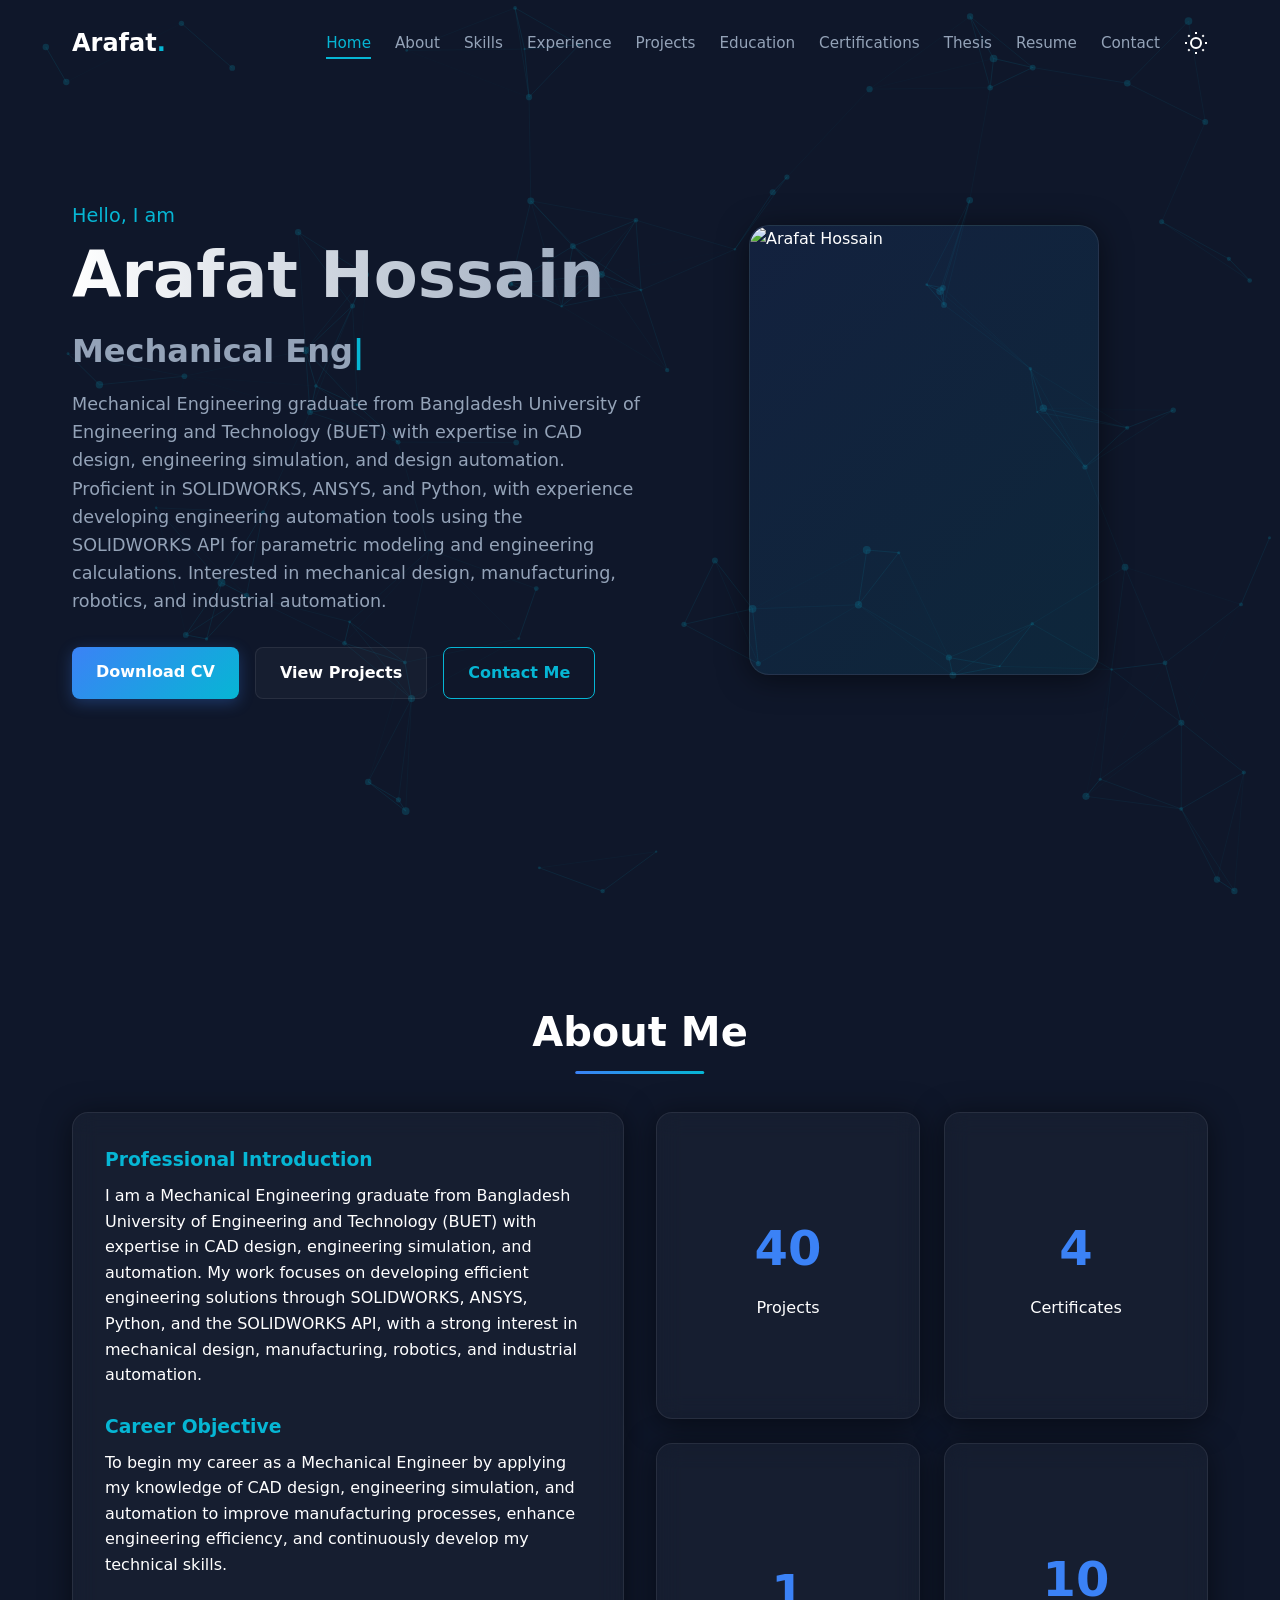
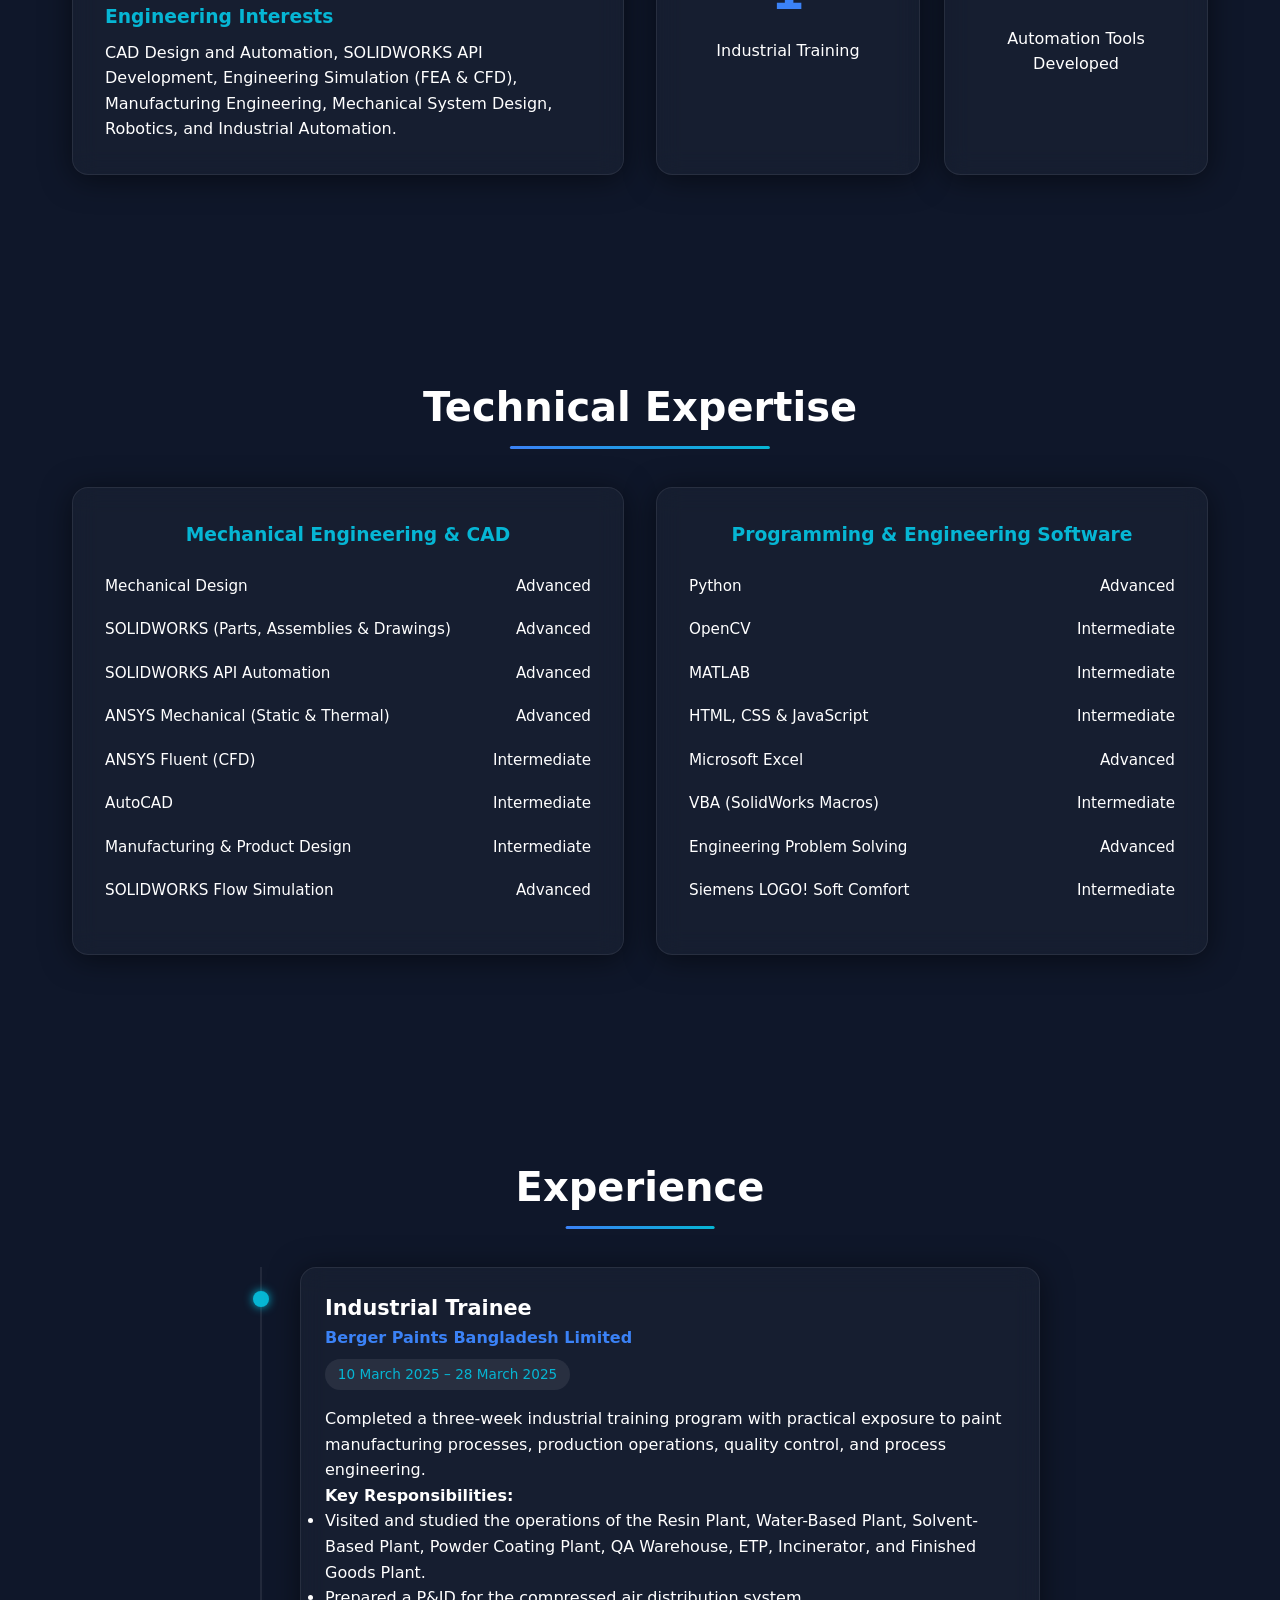
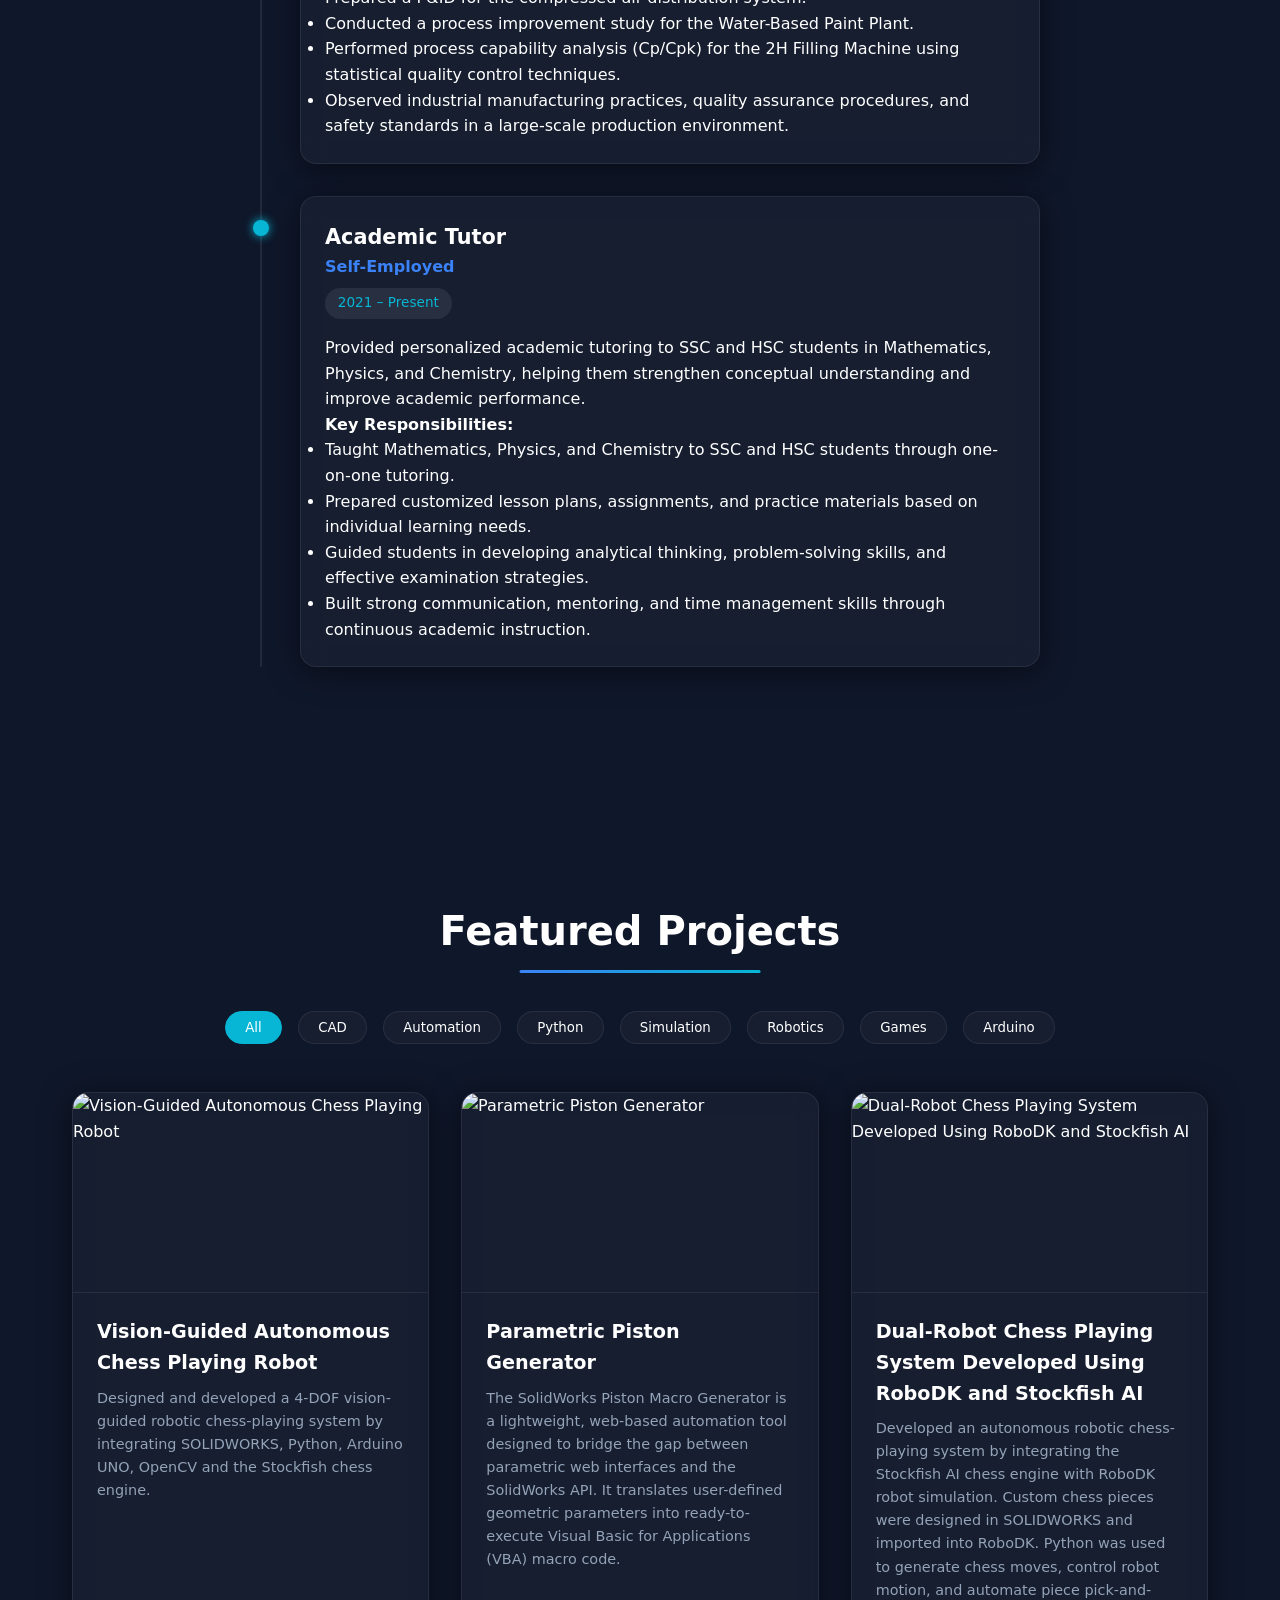
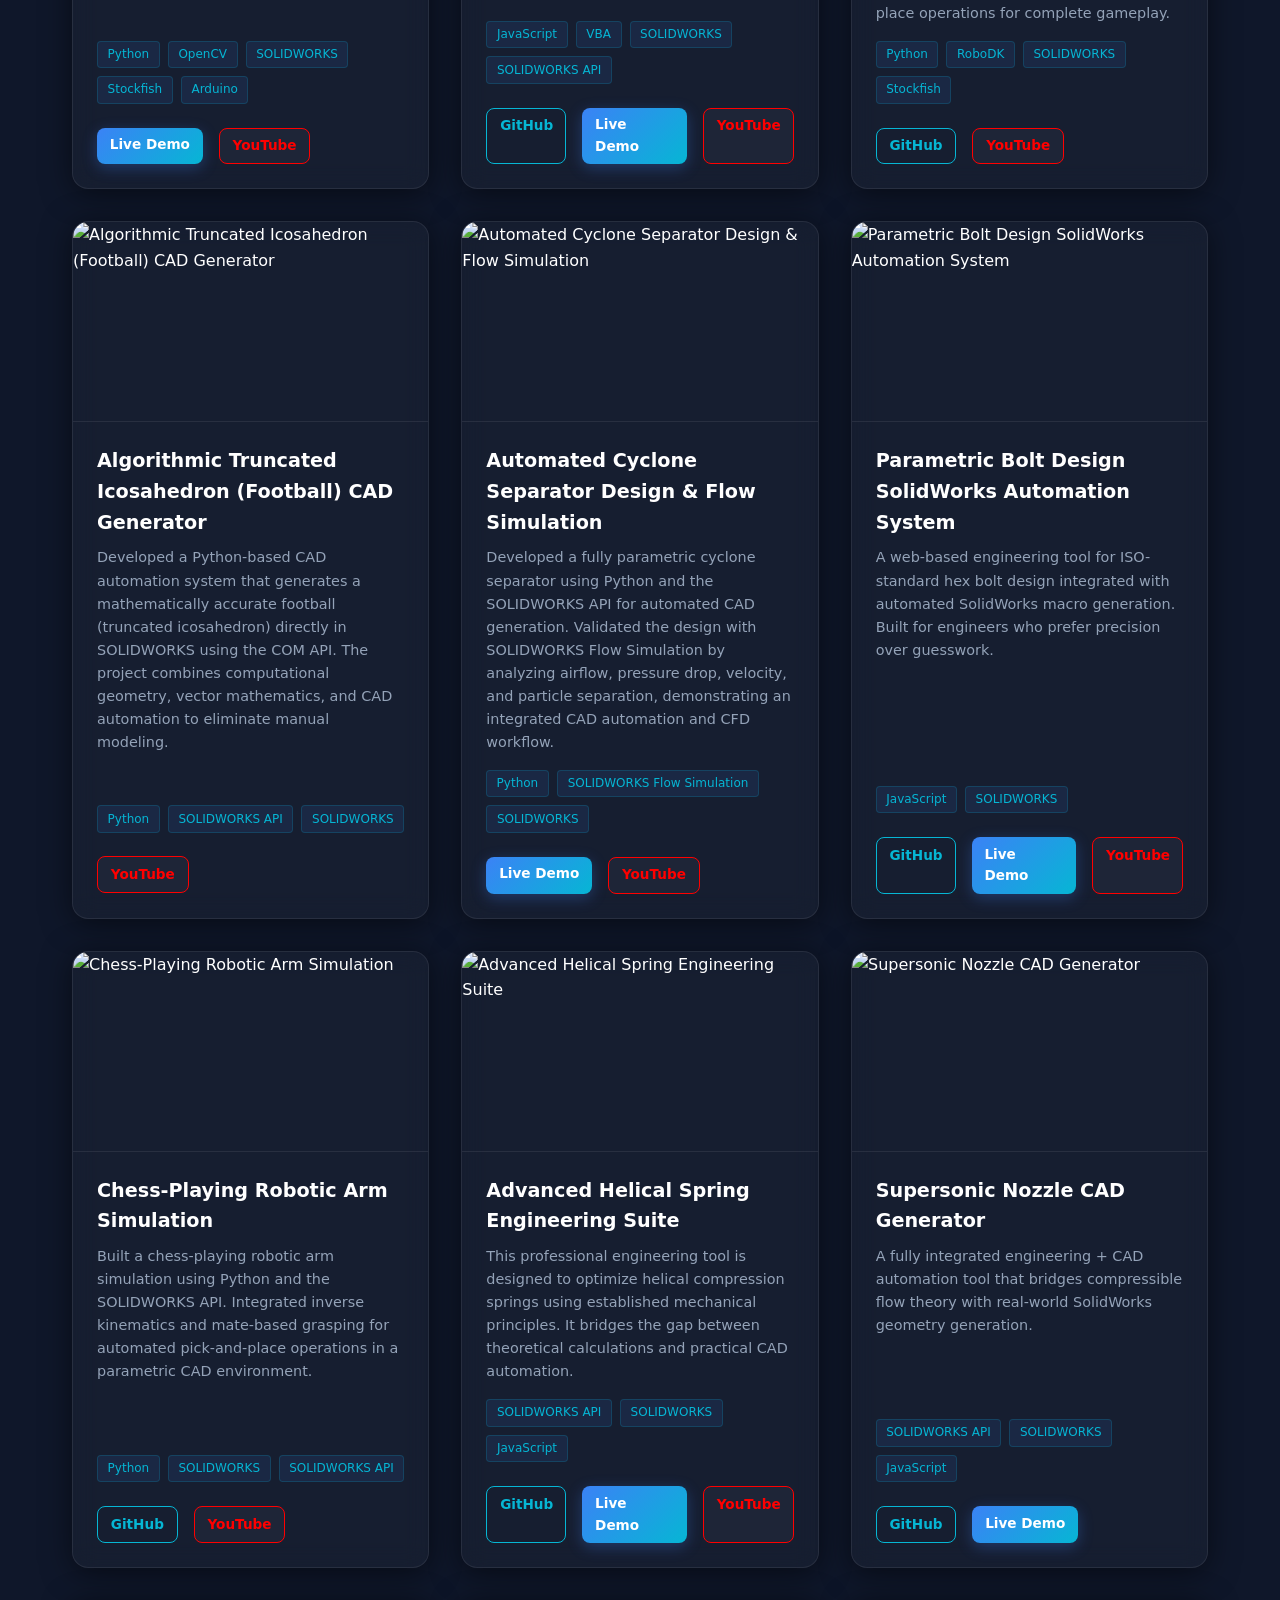
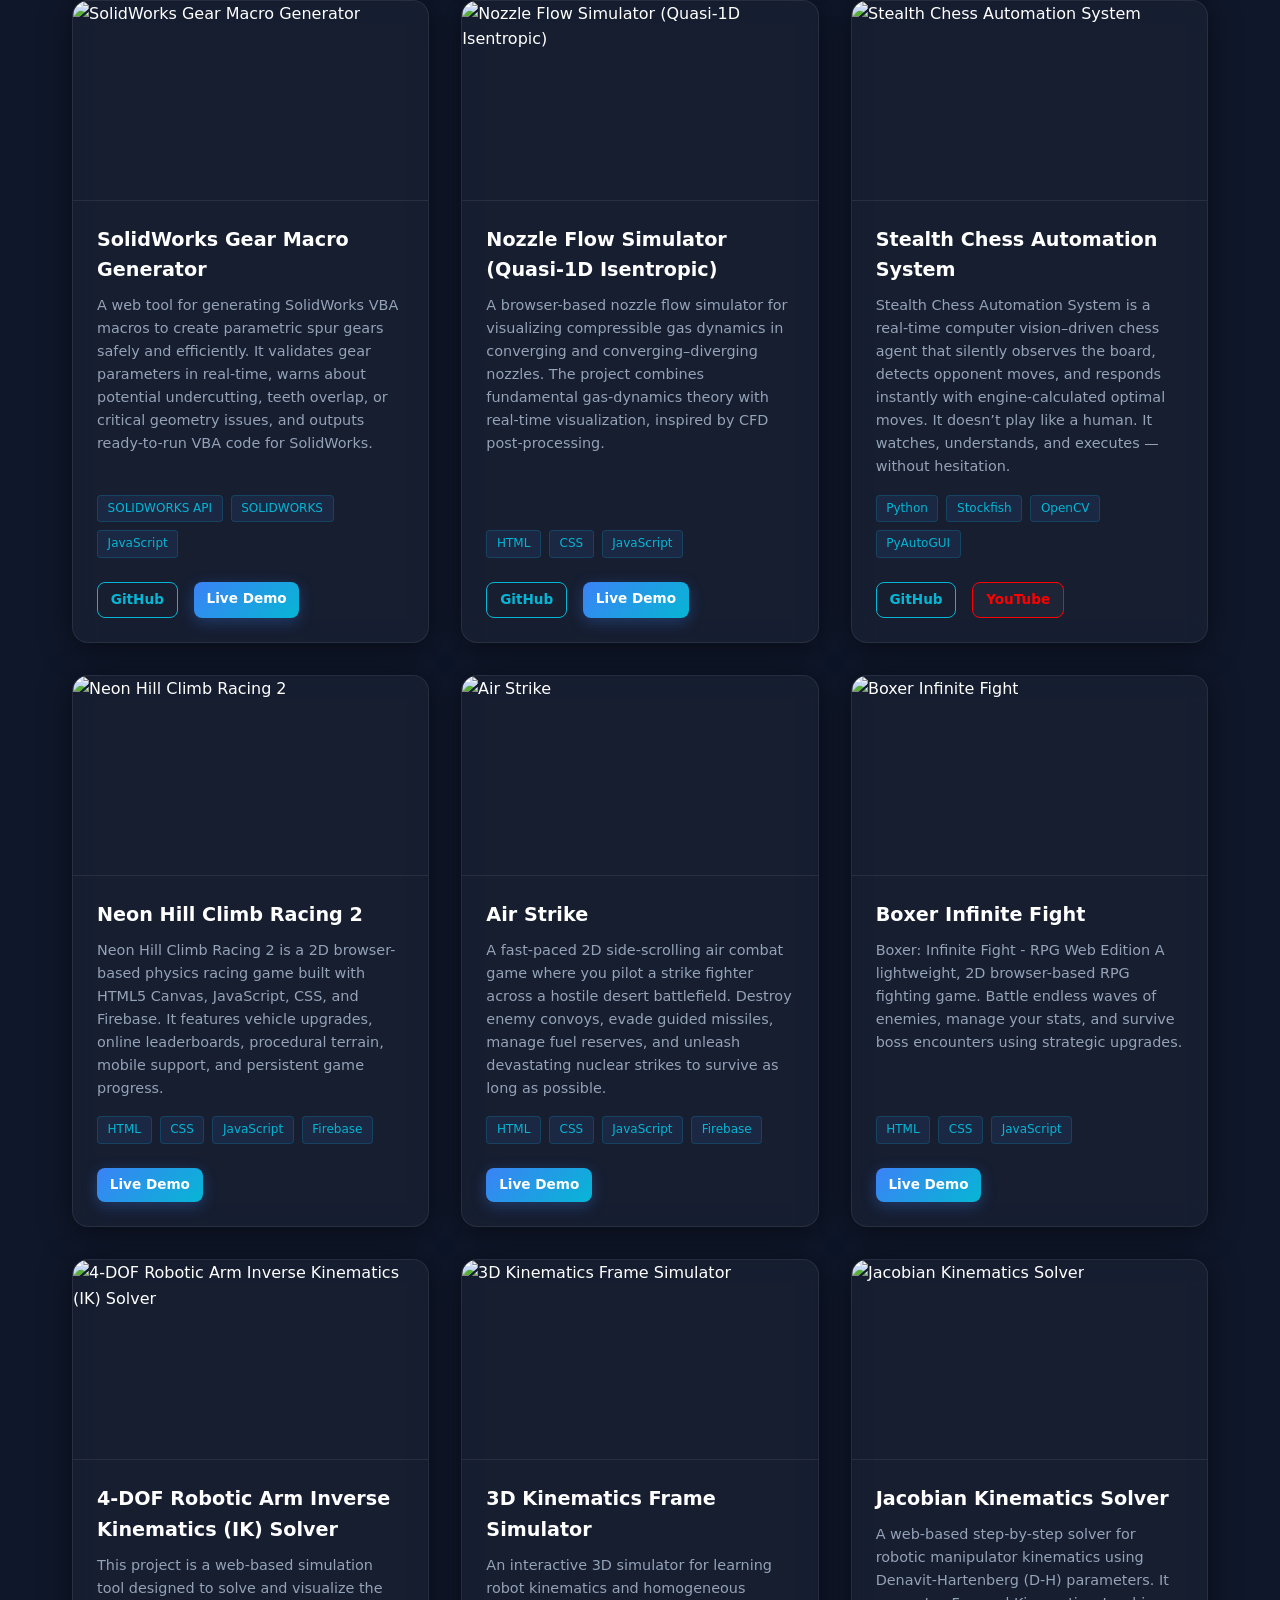
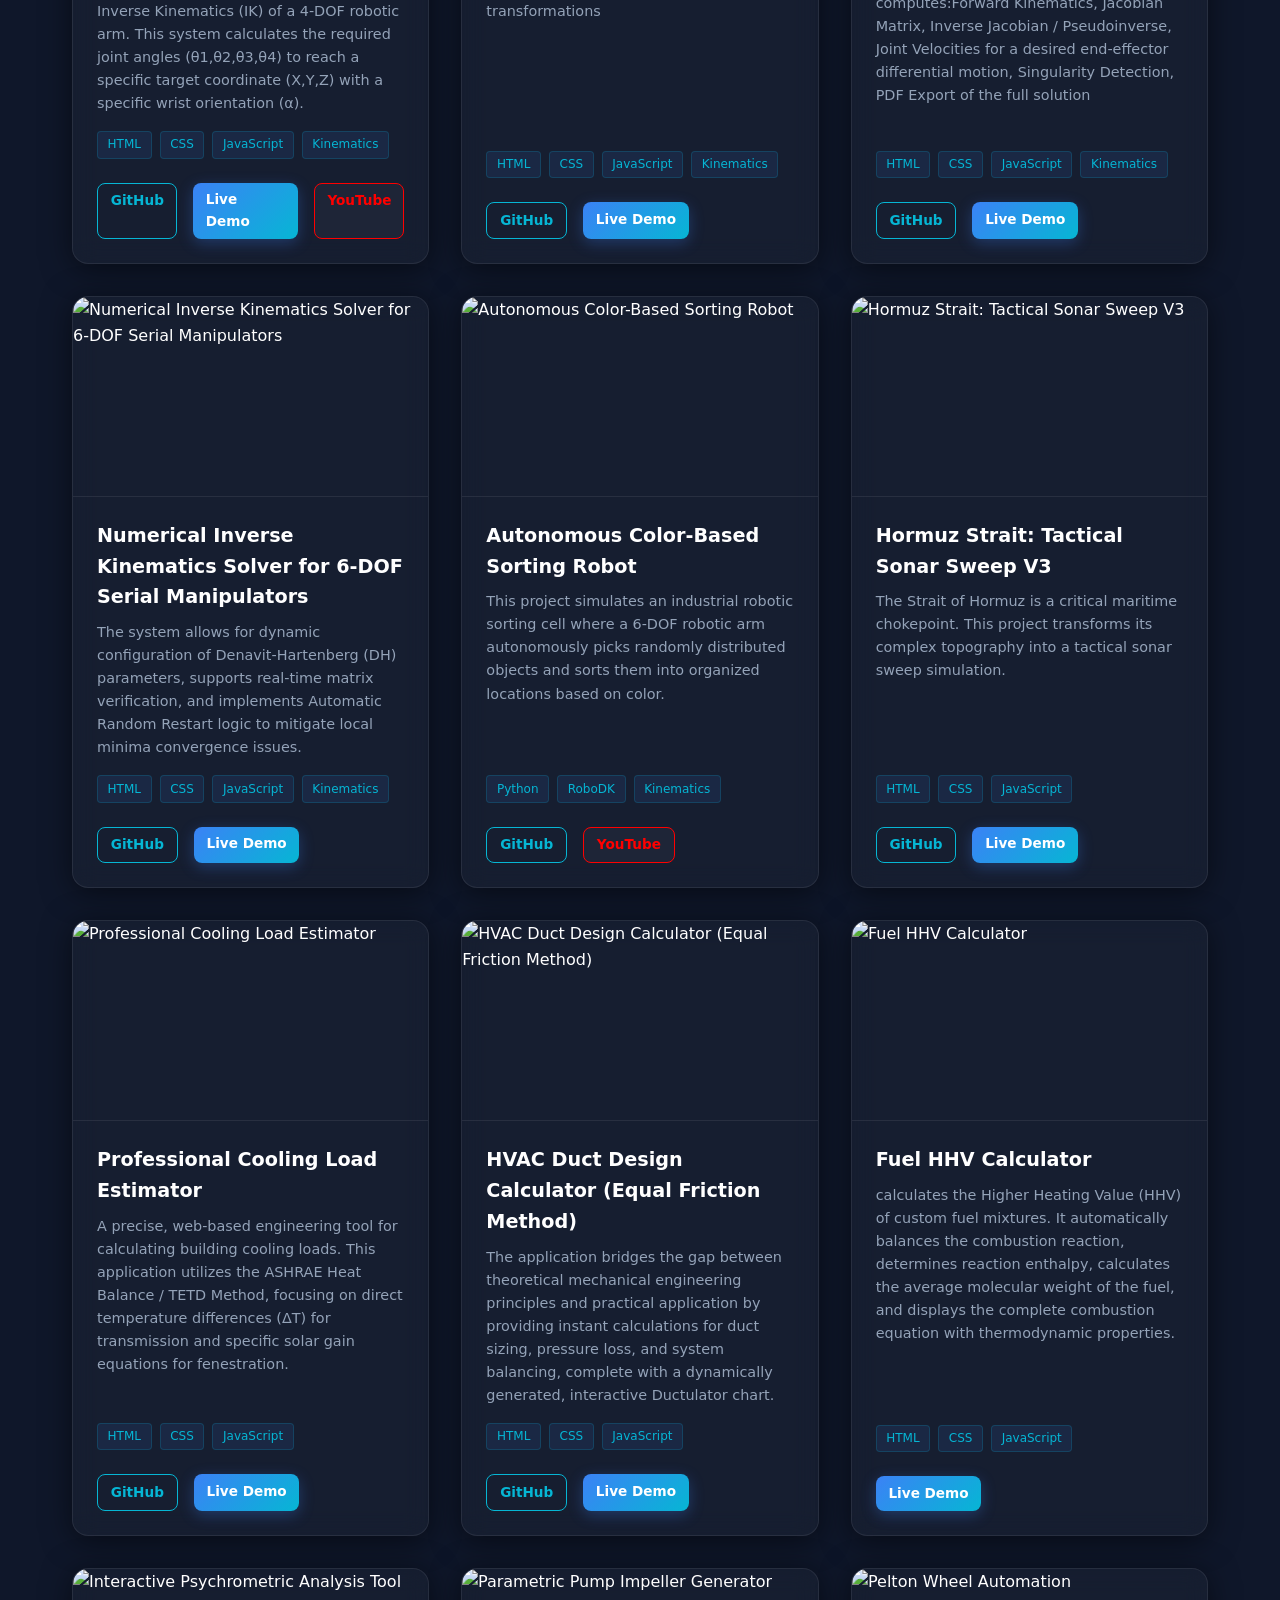
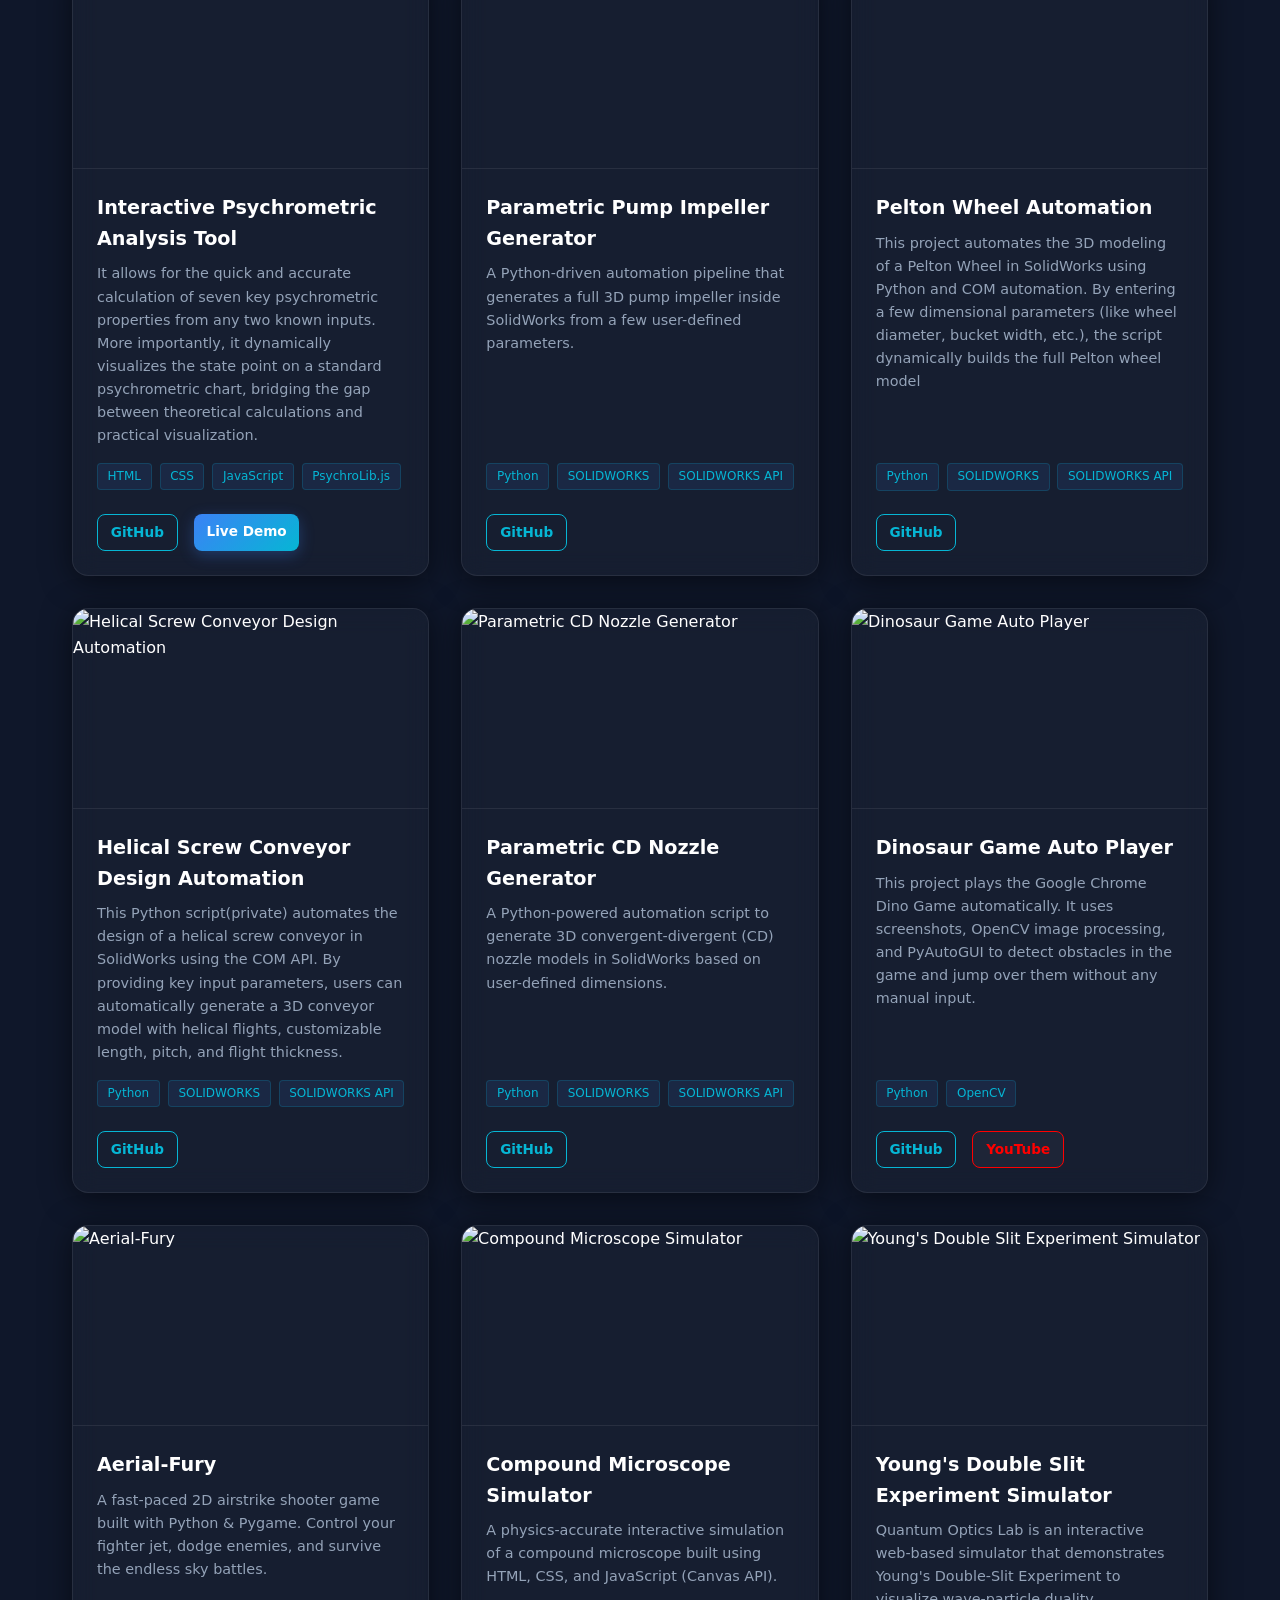
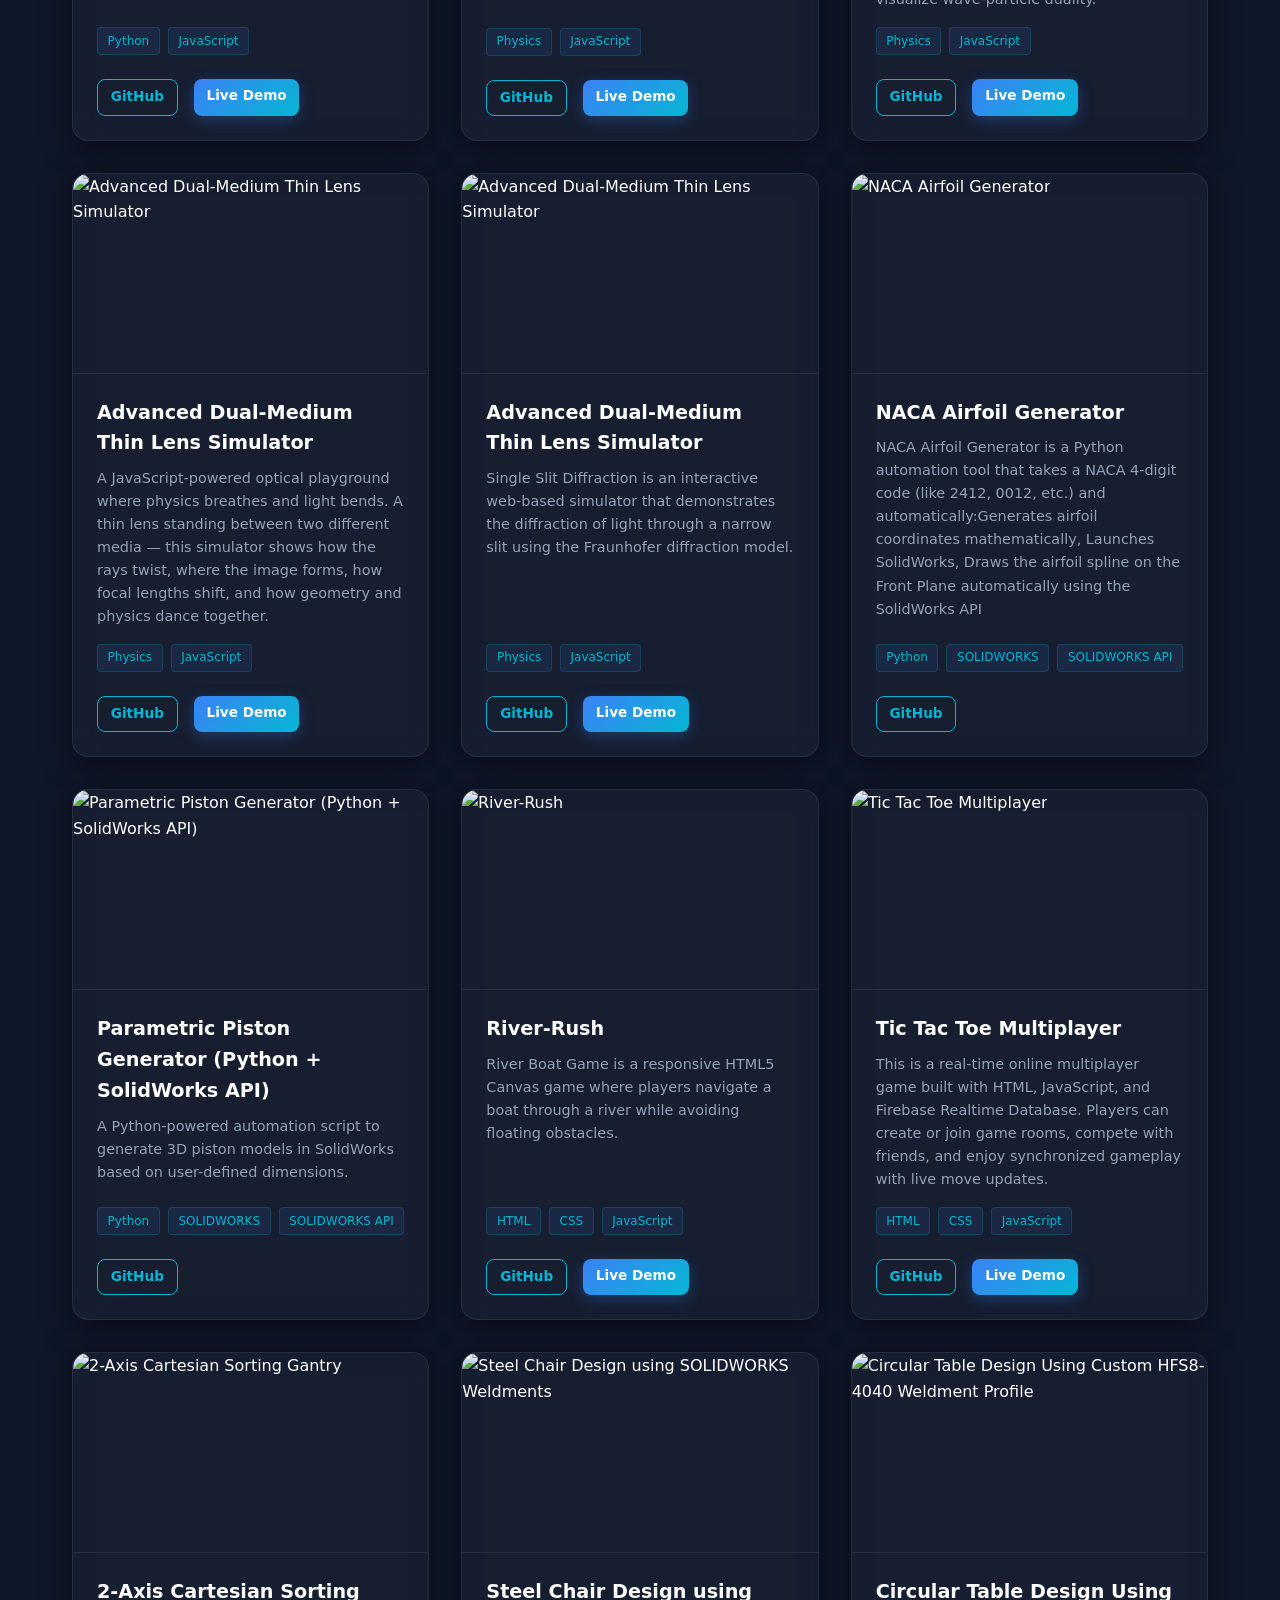
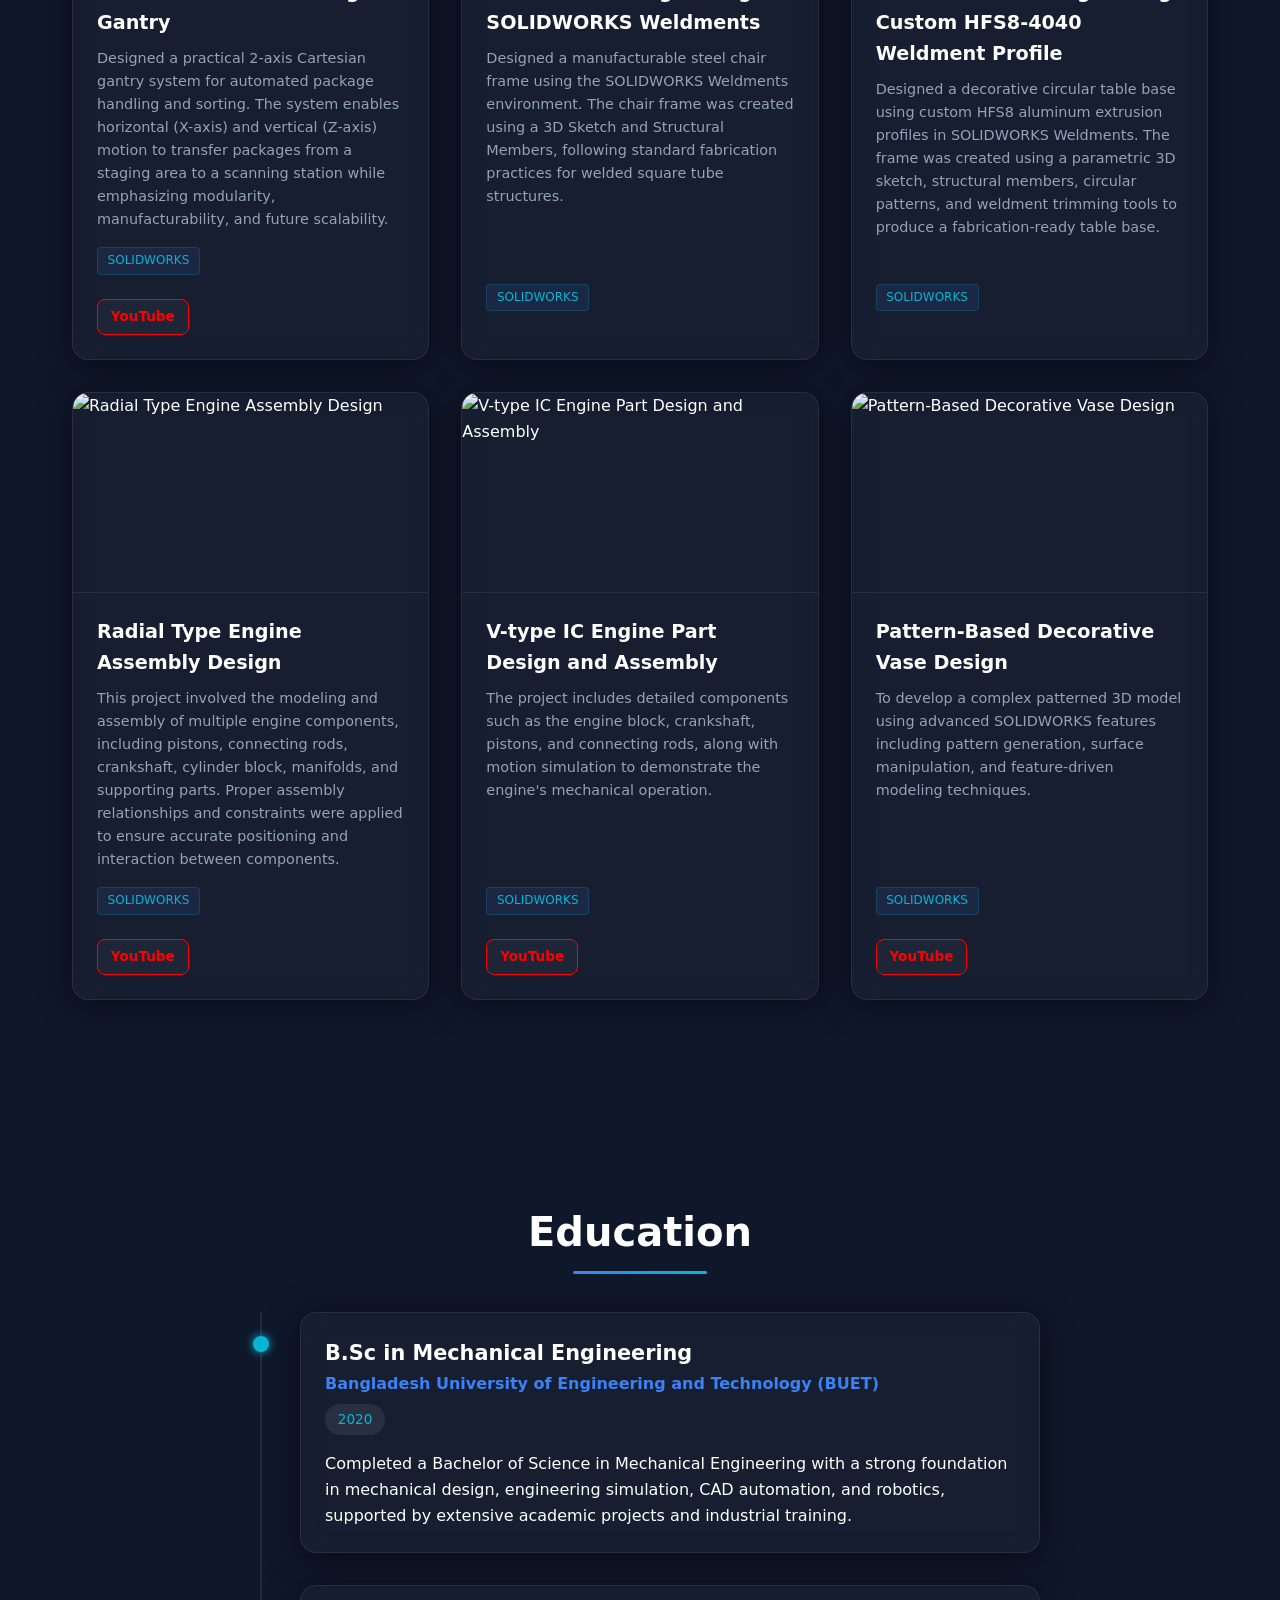
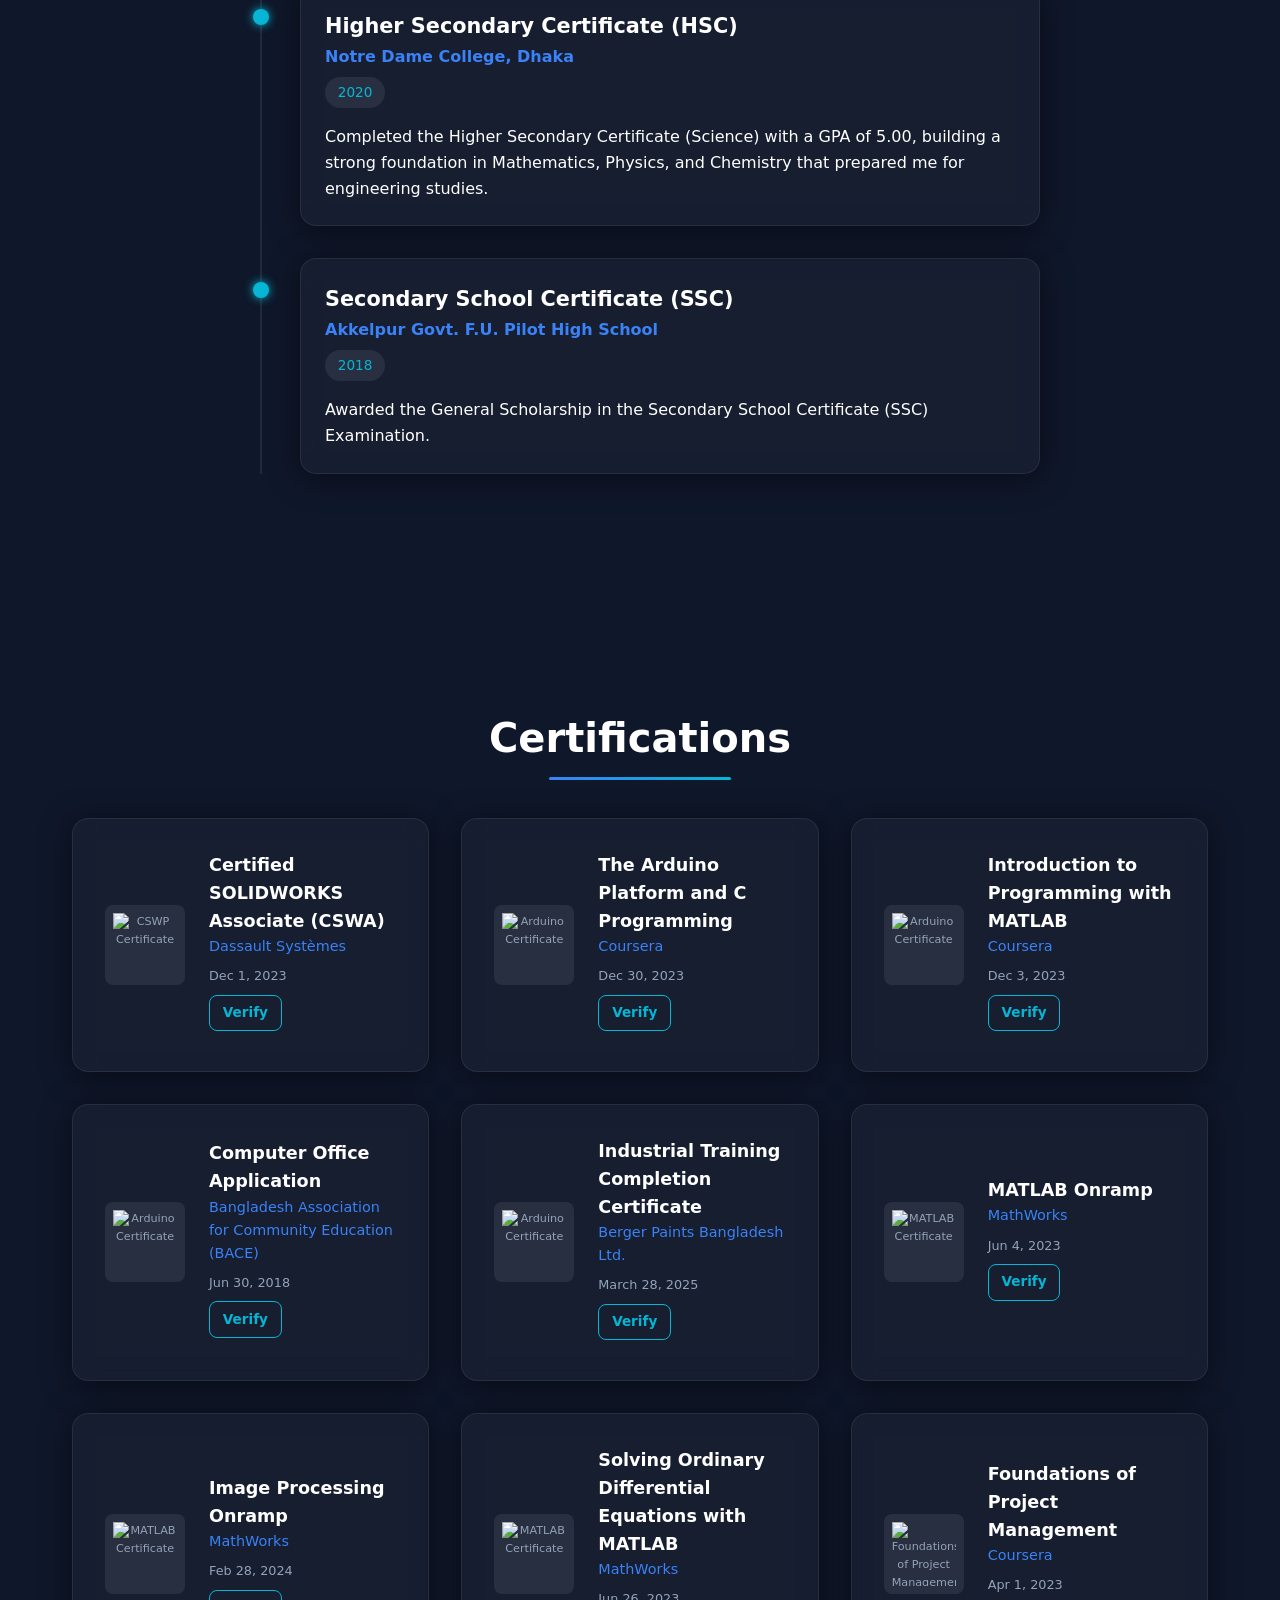
==== index.html @ e6299960 "Add files via upload" ====
<!DOCTYPE html>
<html lang="en" data-theme="dark">
<head>
    <meta charset="UTF-8">
    <meta name="viewport" content="width=device-width, initial-scale=1.0">
    <title>Arafat Hossain | Mechanical Engineer & Developer</title>
    <meta name="description" content="Portfolio of Arafat Hossain, Mechanical Engineer specializing in CAD, Automation, and Deep Learning.">
    <link rel="stylesheet" href="style.css">
</head>
<body>
    <!-- Scroll Progress Bar -->
    <div id="scroll-progress"></div>

    <!-- Navigation -->
    <header class="navbar" id="navbar">
        <div class="nav-container">
            <a href="#hero" class="logo">Arafat<span>.</span></a>
            <button class="hamburger" aria-label="Menu" id="hamburger">
                <svg viewBox="0 0 24 24" fill="none" stroke="currentColor" stroke-width="2"><path d="M3 12h18M3 6h18M3 18h18"/></svg>
            </button>
            <nav class="nav-links" id="nav-links">
                <a href="#hero" class="nav-link active">Home</a>
                <a href="#about" class="nav-link">About</a>
                <a href="#skills" class="nav-link">Skills</a>
                <a href="#experience" class="nav-link">Experience</a>
                <a href="#projects" class="nav-link">Projects</a>
                <a href="#education" class="nav-link">Education</a>
                <a href="#certifications" class="nav-link">Certifications</a>
                <a href="#thesis" class="nav-link">Thesis</a>
                <a href="#resume" class="nav-link">Resume</a>
                <a href="#contact" class="nav-link">Contact</a>
                <button id="theme-toggle" class="theme-toggle" aria-label="Toggle Theme">
                    <!-- Sun/Moon SVG toggle handled in CSS/JS -->
                    <svg class="sun-icon" viewBox="0 0 24 24" fill="none" stroke="currentColor" stroke-width="2"><circle cx="12" cy="12" r="5"/><path d="M12 1v2M12 21v2M4.22 4.22l1.42 1.42M18.36 18.36l1.42 1.42M1 12h2M21 12h2M4.22 19.78l1.42-1.42M18.36 5.64l1.42-1.42"/></svg>
                </button>
            </nav>
        </div>
    </header>

    <main>
        <!-- Hero Section -->
        <section id="hero" class="hero-section">
            <canvas id="particle-canvas"></canvas>
            <div class="hero-content">
                <div class="hero-text animate-fade-up">
                    <p class="greeting">Hello, I am</p>
                    <h1 class="name">Arafat Hossain</h1>
                    <h2 class="title">
                        <span id="typed-text"></span><span class="cursor">|</span>
                    </h2>
                    <p class="hero-description">Mechanical Engineering graduate from Bangladesh University of Engineering and Technology (BUET) with expertise in CAD design, engineering simulation, and design automation. Proficient in SOLIDWORKS, ANSYS, and Python, with experience developing engineering automation tools using the SOLIDWORKS API for parametric modeling and engineering calculations. Interested in mechanical design, manufacturing, robotics, and industrial automation.</p>
                    <div class="hero-buttons">
                        <a href="#resume" class="btn btn-primary ripple">Download CV</a>
                        <a href="#projects" class="btn btn-secondary ripple">View Projects</a>
                        <a href="#contact" class="btn btn-outline ripple">Contact Me</a>
                    </div>
                </div>
                <div class="hero-image-wrapper animate-fade-in">
                    <div class="glass-card image-placeholder">
                        <img src="Assets/arafatPhoto/arafatPhoto1.png" alt="Arafat Hossain" class="profile-img" id="hero-slider-img">
                    </div>
                </div>
            </div>
        </section>

        <!-- About Section -->
        <section id="about" class="section">
            <div class="container">
                <h2 class="section-title">About Me</h2>
                <div class="about-grid">
                    <div class="about-text glass-card scroll-animate">
                        <h3>Professional Introduction</h3>
                        <p>I am a Mechanical Engineering graduate from Bangladesh University of Engineering and Technology (BUET) with expertise in CAD design, engineering simulation, and automation. My work focuses on developing efficient engineering solutions through SOLIDWORKS, ANSYS, Python, and the SOLIDWORKS API, with a strong interest in mechanical design, manufacturing, robotics, and industrial automation.</p>
                        
                        <h3>Career Objective</h3>
                        <p>To begin my career as a Mechanical Engineer by applying my knowledge of CAD design, engineering simulation, and automation to improve manufacturing processes, enhance engineering efficiency, and continuously develop my technical skills.</p>
                        
                        <h3>Engineering Interests</h3>
                        <p>CAD Design and Automation, SOLIDWORKS API Development, Engineering Simulation (FEA & CFD), Manufacturing Engineering, Mechanical System Design, Robotics, and Industrial Automation.</p>
                    </div>
                    <div class="stats-grid">
                        <div class="stat-card glass-card scroll-animate counter-box">
                            <h3 class="counter" data-target="40">0</h3>
                            <p>Projects</p>
                        </div>
                        <div class="stat-card glass-card scroll-animate counter-box">
                            <h3 class="counter" data-target="4">0</h3>
                            <p>Certificates</p>
                        </div>
                        <div class="stat-card glass-card scroll-animate counter-box">
                            <h3 class="counter" data-target="1">0</h3>
                            <p>Industrial Training</p>
                        </div>
                        <div class="stat-card glass-card scroll-animate counter-box">
                            <h3 class="counter" data-target="10">0</h3>
                            <p>Automation Tools Developed</p>
                        </div>
                    </div>
                </div>
            </div>
        </section>

        <!-- Skills Section -->
<section id="skills" class="section">
    <div class="container">
        <h2 class="section-title">Technical Expertise</h2>

        <div class="skills-grid">

            <!-- Engineering -->
            <div class="skill-category glass-card scroll-animate">
                <h3>Mechanical Engineering & CAD</h3>

                <div class="skill-item">
                    <div class="skill-info">
                        <span>Mechanical Design</span>
                        <span>Advanced</span>
                    </div>
                </div>

                <div class="skill-item">
                    <div class="skill-info">
                        <span>SOLIDWORKS (Parts, Assemblies & Drawings)</span>
                        <span>Advanced</span>
                    </div>
                </div>

                <div class="skill-item">
                    <div class="skill-info">
                        <span>SOLIDWORKS API Automation</span>
                        <span>Advanced</span>
                    </div>
                </div>

                <div class="skill-item">
                    <div class="skill-info">
                        <span>ANSYS Mechanical (Static & Thermal)</span>
                        <span>Advanced</span>
                    </div>
                </div>

                <div class="skill-item">
                    <div class="skill-info">
                        <span>ANSYS Fluent (CFD)</span>
                        <span>Intermediate</span>
                    </div>
                </div>

                <div class="skill-item">
                    <div class="skill-info">
                        <span>AutoCAD</span>
                        <span>Intermediate</span>
                    </div>
                </div>

                <div class="skill-item">
                    <div class="skill-info">
                        <span>Manufacturing & Product Design</span>
                        <span>Intermediate</span>
                    </div>
                </div>

                <div class="skill-item">
                    <div class="skill-info">
                        <span>SOLIDWORKS Flow Simulation</span>
                        <span>Advanced</span>
                    </div>
                </div> 

            </div>

            <!-- Programming -->
            <div class="skill-category glass-card scroll-animate">
                <h3>Programming & Engineering Software</h3>

                <div class="skill-item">
                    <div class="skill-info">
                        <span>Python</span>
                        <span>Advanced</span>
                    </div>
                </div>

                <div class="skill-item">
                    <div class="skill-info">
                        <span>OpenCV</span>
                        <span>Intermediate</span>
                    </div>
                </div>

                <div class="skill-item">
                    <div class="skill-info">
                        <span>MATLAB</span>
                        <span>Intermediate</span>
                    </div>
                </div>

                <div class="skill-item">
                    <div class="skill-info">
                        <span>HTML, CSS & JavaScript</span>
                        <span>Intermediate</span>
                    </div>
                </div>

                <div class="skill-item">
                    <div class="skill-info">
                        <span>Microsoft Excel</span>
                        <span>Advanced</span>
                    </div>
                </div>

                <div class="skill-item">
                    <div class="skill-info">
                        <span>VBA (SolidWorks Macros)</span>
                        <span>Intermediate</span>
                    </div>
                </div>

                <div class="skill-item">
                    <div class="skill-info">
                        <span>Engineering Problem Solving</span>
                        <span>Advanced</span>
                    </div>
                </div>

                <div class="skill-item">
                    <div class="skill-info">
                        <span>Siemens LOGO! Soft Comfort</span>
                        <span>Intermediate</span>
                    </div>
                </div>

            </div>

        </div>
    </div>
</section>

        <!-- Experience Section -->
        <section id="experience" class="section">
            <div class="container">
                <h2 class="section-title">Experience</h2>

                <div class="timeline">
                    <!-- First Timeline Item -->
                    <div class="timeline-item scroll-animate">
                        <div class="timeline-dot"></div>
                        <div class="timeline-content glass-card">
                            <h3>Industrial Trainee</h3>
                            <h4>Berger Paints Bangladesh Limited</h4>
                            <span class="timeline-date">10 March 2025 – 28 March 2025</span>
                            <p>
                                Completed a three-week industrial training program with practical exposure to paint manufacturing
                                processes, production operations, quality control, and process engineering.
                            </p>
                            <p><strong>Key Responsibilities:</strong></p>
                            <ul>
                                <li>Visited and studied the operations of the Resin Plant, Water-Based Plant, Solvent-Based Plant, Powder Coating Plant, QA Warehouse, ETP, Incinerator, and Finished Goods Plant.</li>
                                <li>Prepared a P&amp;ID for the compressed air distribution system.</li>
                                <li>Conducted a process improvement study for the Water-Based Paint Plant.</li>
                                <li>Performed process capability analysis (Cp/Cpk) for the 2H Filling Machine using statistical quality control techniques.</li>
                                <li>Observed industrial manufacturing practices, quality assurance procedures, and safety standards in a large-scale production environment.</li>
                            </ul>
                        </div>
                    </div>

                    <!-- Second Timeline Item (এখন এটি .timeline এর ভেতরে আছে) -->
                    <div class="timeline-item scroll-animate">
                        <div class="timeline-dot"></div>
                        <div class="timeline-content glass-card">
                            <h3>Academic Tutor</h3>
                            <h4>Self-Employed</h4>
                            <span class="timeline-date">2021 – Present</span>
                            <p>
                                Provided personalized academic tutoring to SSC and HSC students in Mathematics, Physics, and Chemistry, helping them strengthen conceptual understanding and improve academic performance.
                            </p>
                            <p><strong>Key Responsibilities:</strong></p>
                            <ul>
                                <li>Taught Mathematics, Physics, and Chemistry to SSC and HSC students through one-on-one tutoring.</li>
                                <li>Prepared customized lesson plans, assignments, and practice materials based on individual learning needs.</li>
                                <li>Guided students in developing analytical thinking, problem-solving skills, and effective examination strategies.</li>
                                <li>Built strong communication, mentoring, and time management skills through continuous academic instruction.</li>
                            </ul>
                        </div>
                    </div>

                </div> <!-- End of .timeline -->
            </div> <!-- End of .container -->
        </section>

        <!-- Projects Section -->
        <section id="projects" class="section">
            <div class="container">
                <h2 class="section-title">Featured Projects</h2>
                
                <div class="filter-container scroll-animate">
                    <button class="filter-btn active" data-filter="all">All</button>
                    <button class="filter-btn" data-filter="cad">CAD</button>
                    <button class="filter-btn" data-filter="automation">Automation</button>
                    <button class="filter-btn" data-filter="python">Python</button>
                    <button class="filter-btn" data-filter="simulation">Simulation</button>
                    <button class="filter-btn" data-filter="robotics">Robotics</button>
                    <button class="filter-btn" data-filter="games">Games</button>
                    <button class="filter-btn" data-filter="arduino">Arduino</button>
                    
                </div>
                    <div class="projects-grid" id="dynamic-projects-container"></div>
                </div>
            </div>
        </section>

        <!-- Education Section -->
        <section id="education" class="section">
            <div class="container">
                <h2 class="section-title">Education</h2>
                <div class="timeline">
                    <div class="timeline-item scroll-animate">
                        <div class="timeline-dot"></div>
                        <div class="timeline-content glass-card">
                            <h3>B.Sc in Mechanical Engineering</h3>
                            <h4>Bangladesh University of Engineering and Technology (BUET)</h4>
                            <span class="timeline-date">2020</span>
                            <p>
                                Completed a Bachelor of Science in Mechanical Engineering with a strong foundation in mechanical design, engineering simulation, CAD automation, and robotics, supported by extensive academic projects and industrial training.
                            </p>
                        </div>
                    </div>
                    <div class="timeline-item scroll-animate">
                        <div class="timeline-dot"></div>
                        <div class="timeline-content glass-card">
                            <h3>Higher Secondary Certificate (HSC)</h3>
                            <h4>Notre Dame College, Dhaka</h4>
                            <span class="timeline-date">2020</span>
                            <p>
                                Completed the Higher Secondary Certificate (Science) with a GPA of 5.00, building a strong foundation in Mathematics, Physics, and Chemistry that prepared me for engineering studies.
                            </p>
                        </div>
                    </div>
                    <div class="timeline-item scroll-animate">
                        <div class="timeline-dot"></div>
                        <div class="timeline-content glass-card">
                            <h3>Secondary School Certificate (SSC)</h3>
                            <h4>Akkelpur Govt. F.U. Pilot High School</h4>
                            <span class="timeline-date">2018</span>
                            <p>
                                Awarded the General Scholarship in the Secondary School Certificate (SSC) Examination.
                            </p>
                        </div>
                    </div>
                </div>
            </div>
        </section>

        <!-- Certifications Section -->
        <section id="certifications" class="section">
            <div class="container">
                <h2 class="section-title">Certifications</h2>
                <div class="cert-grid">

                    <!-- Certificate 1 -->
                    <div class="cert-card glass-card scroll-animate">
                        <div class="cert-img">
                            <!-- src এর ভেতর আপনার ছবির নাম দিন -->
                            <img src="Assets/certificates/SolidWorks CSWA.png" alt="CSWP Certificate">
                        </div>
                        <div class="cert-info">
                            <h3>Certified SOLIDWORKS Associate (CSWA)</h3>
                            <p>Dassault Systèmes</p>
                            <span>Dec 1, 2023</span>
                            <!-- href এর ভেতর আপনার ভেরিফাই লিংকটি দিন -->
                            <a href="https://cv.virtualtester.com/qr/?b=SLDWRKS&i=C-2AHUCXDZ9W" target="_blank" class="btn btn-outline btn-sm">Verify</a>
                        </div>
                    </div>

                    <!-- Certificate 2 -->
                    <div class="cert-card glass-card scroll-animate">
                        <div class="cert-img">
                            <!-- src এর ভেতর আপনার ছবির নাম দিন -->
                            <img src="Assets/certificates/Coursera Arduino certificate.png" alt="Arduino Certificate">
                        </div>
                        <div class="cert-info">
                            <h3>The Arduino Platform and C Programming</h3>
                            <p>Coursera</p>
                            <span>Dec 30, 2023</span>
                            <!-- href এর ভেতর আপনার ভেরিফাই লিংকটি দিন -->
                            <a href="https://coursera.org/verify/LP27AGXK9MTF" target="_blank" class="btn btn-outline btn-sm">Verify</a>
                        </div>
                    </div>

                    <!-- Certificate 3 -->
                    <div class="cert-card glass-card scroll-animate">
                        <div class="cert-img">
                            <!-- src এর ভেতর আপনার ছবির নাম দিন -->
                            <img src="Assets/certificates/Coursera MATLAB.png" alt="Arduino Certificate">
                        </div>
                        <div class="cert-info">
                            <h3>Introduction to Programming with MATLAB</h3>
                            <p>Coursera</p>
                            <span>Dec 3, 2023</span>
                            <!-- href এর ভেতর আপনার ভেরিফাই লিংকটি দিন -->
                            <a href="https://coursera.org/verify/CWS5ETTNUBDY" target="_blank" class="btn btn-outline btn-sm">Verify</a>
                        </div>
                    </div>

                    <!-- Certificate 4 -->
                    <div class="cert-card glass-card scroll-animate">
                        <div class="cert-img">
                            <!-- src এর ভেতর আপনার ছবির নাম দিন -->
                            <img src="Assets/certificates/BACE course certificate.png" alt="Arduino Certificate">
                        </div>
                        <div class="cert-info">
                            <h3>Computer Office Application</h3>
                            <p>Bangladesh Association for Community Education (BACE)</p>
                            <span>Jun 30, 2018</span>
                            <!-- href এর ভেতর আপনার ভেরিফাই লিংকটি দিন -->
                            <a href="" target="_blank" class="btn btn-outline btn-sm">Verify</a>
                        </div>
                    </div>

                    <!-- Certificate 5 -->
                    <div class="cert-card glass-card scroll-animate">
                        <div class="cert-img">
                            <!-- src এর ভেতর আপনার ছবির নাম দিন -->
                            <img src="Assets/certificates/Berger Paints Certificate.png" alt="Arduino Certificate">
                        </div>
                        <div class="cert-info">
                            <h3>Industrial Training Completion Certificate</h3>
                            <p>Berger Paints Bangladesh Ltd.</p>
                            <span>March 28, 2025</span>
                            <!-- href এর ভেতর আপনার ভেরিফাই লিংকটি দিন -->
                            <a href="" target="_blank" class="btn btn-outline btn-sm">Verify</a>
                        </div>
                    </div>

                    <!-- Certificate 6 -->
                    <div class="cert-card glass-card scroll-animate">
                        <div class="cert-img">
                            <!-- src এর ভেতর আপনার ছবির নাম দিন -->
                            <img src="Assets/certificates/MATLAB onramp certificate.png" alt="MATLAB Certificate">
                        </div>
                        <div class="cert-info">
                            <h3>MATLAB Onramp</h3>
                            <p>MathWorks</p>
                            <span>Jun 4, 2023</span>
                            <!-- href এর ভেতর আপনার ভেরিফাই লিংকটি দিন -->
                            <a href="" target="_blank" class="btn btn-outline btn-sm">Verify</a>
                        </div>
                    </div>

                    <!-- Certificate 7 -->
                    <div class="cert-card glass-card scroll-animate">
                        <div class="cert-img">
                            <!-- src এর ভেতর আপনার ছবির নাম দিন -->
                            <img src="Assets/certificates/MatLab Image processing.png" alt="MATLAB Certificate">
                        </div>
                        <div class="cert-info">
                            <h3>Image Processing Onramp</h3>
                            <p>MathWorks</p>
                            <span>Feb 28, 2024</span>
                            <!-- href এর ভেতর আপনার ভেরিফাই লিংকটি দিন -->
                            <a href="" target="_blank" class="btn btn-outline btn-sm">Verify</a>
                        </div>
                    </div>

                    <!-- Certificate 8 -->
                    <div class="cert-card glass-card scroll-animate">
                        <div class="cert-img">
                            <!-- src এর ভেতর আপনার ছবির নাম দিন -->
                            <img src="Assets/certificates/certificate matLab ODE.png" alt="MATLAB Certificate">
                        </div>
                        <div class="cert-info">
                            <h3>Solving Ordinary Differential Equations with MATLAB</h3>
                            <p>MathWorks</p>
                            <span>Jun 26, 2023</span>
                            <!-- href এর ভেতর আপনার ভেরিফাই লিংকটি দিন -->
                            <a href="" target="_blank" class="btn btn-outline btn-sm">Verify</a>
                        </div>
                    </div>

                    <!-- Certificate 9 -->
                    <div class="cert-card glass-card scroll-animate">
                        <div class="cert-img">
                            <!-- src এর ভেতর আপনার ছবির নাম দিন -->
                            <img src="Assets/certificates/Coursera Google Management.png" alt="Foundations of Project Management">
                        </div>
                        <div class="cert-info">
                            <h3>Foundations of Project Management</h3>
                            <p>Coursera</p>
                            <span>Apr 1, 2023</span>
                            <!-- href এর ভেতর আপনার ভেরিফাই লিংকটি দিন -->
                            <a href="https://coursera.org/verify/L5AN3FKKVYDJ" target="_blank" class="btn btn-outline btn-sm">Verify</a>
                        </div>
                    </div>
                    
                </div>
            </div>
        </section>

        <!-- Thesis Section -->
        <section id="thesis" class="section">
            <div class="container">
                <h2 class="section-title">Undergraduate Thesis</h2>
                <div class="thesis-card glass-card scroll-animate">
                    <div class="thesis-img">
                        <img src="Assets/Thesis/piston.png" alt="FGM Piston Model">
                        <img src="Assets/Thesis/methodology.png" alt="Thesis Methodology Flowchart">
                    </div>

                    <div class="thesis-content">
                        <h3>Comparative Thermo Mechanical Assessment of Functionally Graded Pistons with Multiple
                        Material System and Gradation Profiles</h3>
                        <div class="thesis-section">
                            <h4>Abstract</h4>
                            <p>This research investigates the thermo-mechanical performance of Functionally Graded Material (FGM) pistons as an alternative to conventional aluminum pistons. Using ANSYS Workbench and APDL-based material grading, thermal, structural, and coupled analyses were conducted on multiple FGM material combinations. The results demonstrate that FGM pistons can reduce heat loss, improve thermal insulation, control deformation, and enhance overall piston durability and engine performance.</p>
                        </div>
                        <div class="thesis-section">
                            <h4>Objectives</h4>
                            <p>
                            The objective of this research was to evaluate the thermo-mechanical performance of Functionally Graded Material (FGM) pistons through zone-wise thermal and structural analyses. The study investigated different FGM material combinations to identify an optimal configuration that improves thermal insulation, reduces deformation, enhances durability, and supports efficient piston design under operating conditions.
                            </p>
                        </div>
                        <div class="thesis-section">
                            <h4>Methodology</h4>
                            <p>
                            This research developed and validated an ANSYS APDL-based workflow to model the thermo-mechanical behavior of Functionally Graded Materials (FGMs). A one-dimensional FGM solid block was first used as a validation model, where analytical solutions for temperature distribution, mechanical deformation, and thermo-mechanical deformation were compared with numerical results obtained from ANSYS APDL.
                            </p>

                            <p>
                            After successful validation, the workflow was applied to a Functionally Graded Material piston. Thermal, structural, and coupled thermo-mechanical analyses were performed to evaluate the performance of different FGM material combinations under engine operating conditions, enabling a zone-wise assessment of temperature distribution, deformation, and structural behavior.
                            </p>
                        </div>
                        <div class="thesis-section">
                            <h4>Results</h4>
                            <p>
                            <ul>
                                <li>Developed and validated an ANSYS APDL-based workflow for Functionally Graded Material (FGM) analysis.</li>
                                <li>Numerical results showed good agreement with analytical solutions, confirming the accuracy of the proposed methodology.</li>
                                <li>FGM pistons demonstrated improved thermal insulation and reduced heat loss compared to conventional piston materials.</li>
                                <li>Zone-wise material grading provided better deformation control under thermo-mechanical loading.</li>
                                <li>The study identified the potential of optimized FGM configurations to improve piston durability, thermal efficiency, and overall engine performance.</li>
                            </ul>
                            </p>
                        </div>
                        <a href="Assets/Thesis/methodology.pdf" class="btn btn-primary ripple">Download PDF Report </a>
                    </div>
                </div>
            </div>
        </section>

        <!-- Resume Section -->
        <section id="resume" class="section">
            <div class="container center-text">
                <h2 class="section-title">Resume</h2>
                <div class="resume-preview glass-card scroll-animate">
                    <svg viewBox="0 0 24 24" fill="none" stroke="var(--cyan)" stroke-width="1.5" class="resume-icon"><path d="M14 2H6a2 2 0 0 0-2 2v16a2 2 0 0 0 2 2h12a2 2 0 0 0 2-2V8z"/><polyline points="14 2 14 8 20 8"/><line x1="16" y1="13" x2="8" y2="13"/><line x1="16" y1="17" x2="8" y2="17"/><polyline points="10 9 9 9 8 9"/></svg>
                    <h3>Curriculum Vitae</h3>
                    <p>Comprehensive overview of my academic background, technical skills, and engineering projects.</p>
                    <a href="Assets/Arafat_Hossain_CV.pdf" class="btn btn-secondary ripple">Download Resume (.pdf)</a>
                </div>
            </div>
        </section>

        <!-- Contact Section -->
        <section id="contact" class="section">
            <div class="container">
                <h2 class="section-title">Contact Me</h2>
                <div class="contact-grid">
                    <div class="contact-info scroll-animate">
                        <div class="contact-card glass-card">
                            <div class="contact-icon">📧</div>
                            <div>
                                <h4>Email</h4>
                                <p>arafat.aruzz@gmail.com</p>
                            </div>
                        </div>
                        <div class="contact-card glass-card">
                            <div class="contact-icon">📱</div>
                            <div>
                                <h4>Phone</h4>
                                <p>+880 1616-645091</p>
                            </div>
                        </div>
                        <div class="contact-card glass-card">
                            <div class="contact-icon">📍</div>
                            <div>
                                <h4>Location</h4>
                                <p>Dhaka, Bangladesh</p>
                            </div>
                        </div>
                        <div class="contact-card glass-card">
                            <div class="contact-icon">🔗</div>
                            <div>
                                <h4>Network</h4>
                                <a href="https://www.linkedin.com/in/arafat178/" style="color: var(--cyan); margin-right: 10px;">LinkedIn</a>
                                <a href="https://github.com/Arafat178" style="color: var(--cyan);">GitHub</a>
                            </div>
                        </div>
                    </div>
                    
                    <form
                        action="https://formsubmit.co/arafat.aruzz@gmail.com"
                        method="POST"
                        class="contact-form glass-card scroll-animate">

                        <!-- Disable CAPTCHA -->
                        <input type="hidden" name="_captcha" value="false">

                        <!-- Email Subject -->
                        <input type="hidden" name="_subject" value="New Portfolio Contact Message">

                        <!-- Reply-To -->
                        <input type="hidden" name="_template" value="table">

                        <!-- Redirect after submit -->
                        <input type="hidden" name="_next" value="thankU.html"> <!-- edit-->

                        <div class="form-group">
                            <label>Name</label>
                            <input
                                type="text"
                                name="Name"
                                required
                                placeholder="John Doe">
                        </div>

                        <div class="form-group">
                            <label>Email</label>
                            <input
                                type="email"
                                name="Email"
                                required
                                placeholder="john@example.com">
                        </div>

                        <div class="form-group">
                            <label>Message</label>
                            <textarea
                                name="Message"
                                rows="5"
                                required
                                placeholder="Project inquiry..."></textarea>
                        </div>

                        <button
                            type="submit"
                            class="btn btn-primary ripple w-100">
                            Send Message
                        </button>

                    </form>
                </div>
            </div>
        </section>
    </main>

    <!-- Footer -->
    <footer class="footer">
        <div class="container footer-content">
            <div class="social-links">
                <a href="https://www.linkedin.com/in/arafat178/" aria-label="LinkedIn"><svg viewBox="0 0 24 24" fill="none" stroke="currentColor" stroke-width="2"><path d="M16 8a6 6 0 0 1 6 6v7h-4v-7a2 2 0 0 0-2-2 2 2 0 0 0-2 2v7h-4v-7a6 6 0 0 1 6-6z"/><rect x="2" y="9" width="4" height="12"/><circle cx="4" cy="4" r="2"/></svg></a>
                <a href="https://github.com/Arafat178" aria-label="GitHub"><svg viewBox="0 0 24 24" fill="none" stroke="currentColor" stroke-width="2"><path d="M9 19c-5 1.5-5-2.5-7-3m14 6v-3.87a3.37 3.37 0 0 0-.94-2.61c3.14-.35 6.44-1.54 6.44-7A5.44 5.44 0 0 0 20 4.77 5.07 5.07 0 0 0 19.91 1S18.73.65 16 2.48a13.38 13.38 0 0 0-7 0C6.27.65 5.09 1 5.09 1A5.07 5.07 0 0 0 5 4.77a5.44 5.44 0 0 0-1.5 3.78c0 5.42 3.3 6.61 6.44 7A3.37 3.37 0 0 0 9 18.13V22"/></svg></a>
            </div>
            <p>&copy; 2026 Arafat Hossain. </p>
        </div>
    </footer>

    <!-- Back to top button -->
    <button id="back-to-top" class="back-to-top" aria-label="Back to top">
        <svg viewBox="0 0 24 24" fill="none" stroke="currentColor" stroke-width="2"><path d="M18 15l-6-6-6 6"/></svg>
    </button>

    <script src="projectsData.js"></script>
    <script src="script.js"></script>
</body>
</html>
---- style.css ----
/* =============== Variables & Theme =============== */
:root {
    /* Dark Theme (Default) */
    --bg-color: #0F172A;
    --text-main: #FFFFFF;
    --text-muted: #94A3B8;
    --primary: #3B82F6;
    --primary-hover: #2563EB;
    --cyan: #06B6D4;
    --glass-bg: rgba(255, 255, 255, 0.03);
    --glass-border: rgba(255, 255, 255, 0.08);
    --glass-shadow: 0 4px 30px rgba(0, 0, 0, 0.5);
    --nav-bg: rgba(15, 23, 42, 0.85);
}

[data-theme="light"] {
    --bg-color: #F8FAFC;
    --text-main: #0F172A;
    --text-muted: #475569;
    --primary: #2563EB;
    --primary-hover: #1D4ED8;
    --cyan: #0891B2;
    --glass-bg: rgba(255, 255, 255, 0.7);
    --glass-border: rgba(0, 0, 0, 0.1);
    --glass-shadow: 0 4px 30px rgba(0, 0, 0, 0.05);
    --nav-bg: rgba(248, 250, 252, 0.9);
}

/* =============== Reset & Base =============== */
* {
    margin: 0;
    padding: 0;
    box-sizing: border-box;
    font-family: 'Segoe UI', system-ui, -apple-system, sans-serif;
}

html {
    scroll-behavior: smooth;
    scroll-padding-top: 80px;
}

body {
    background-color: var(--bg-color);
    color: var(--text-main);
    line-height: 1.6;
    overflow-x: hidden;
    transition: background-color 0.4s ease, color 0.4s ease;
}

.container {
    max-width: 1200px;
    margin: 0 auto;
    padding: 0 2rem;
}

.section {
    padding: 100px 0;
}

.section-title {
    font-size: 2.5rem;
    margin-bottom: 3rem;
    text-align: center;
    position: relative;
    display: inline-block;
    left: 50%;
    transform: translateX(-50%);
}

.section-title::after {
    content: '';
    position: absolute;
    bottom: -10px;
    left: 20%;
    width: 60%;
    height: 3px;
    background: linear-gradient(90deg, var(--primary), var(--cyan));
    border-radius: 2px;
}

/* =============== Scroll Progress =============== */
#scroll-progress {
    position: fixed;
    top: 0;
    left: 0;
    height: 3px;
    background: linear-gradient(90deg, var(--primary), var(--cyan));
    width: 0%;
    z-index: 9999;
    transition: width 0.1s ease-out;
}

/* =============== Glassmorphism =============== */
.glass-card {
    background: var(--glass-bg);
    backdrop-filter: blur(12px);
    -webkit-backdrop-filter: blur(12px);
    border: 1px solid var(--glass-border);
    border-radius: 16px;
    padding: 2rem;
    box-shadow: var(--glass-shadow);
    transition: transform 0.3s ease, box-shadow 0.3s ease;
}

.glass-card:hover {
    transform: translateY(-5px);
    box-shadow: 0 8px 32px rgba(6, 182, 212, 0.15);
}

/* =============== Navigation =============== */
.navbar {
    position: fixed;
    top: 0;
    width: 100%;
    background: transparent;
    backdrop-filter: blur(0px);
    z-index: 1000;
    transition: all 0.4s ease;
    padding: 1.5rem 0;
}

.navbar.scrolled {
    background: var(--nav-bg);
    backdrop-filter: blur(16px);
    padding: 1rem 0;
    border-bottom: 1px solid var(--glass-border);
}

.nav-container {
    max-width: 1200px;
    margin: 0 auto;
    padding: 0 2rem;
    display: flex;
    justify-content: space-between;
    align-items: center;
}

.logo {
    font-size: 1.5rem;
    font-weight: 700;
    color: var(--text-main);
    text-decoration: none;
}

.logo span {
    color: var(--cyan);
}

.nav-links {
    display: flex;
    gap: 1.5rem;
    align-items: center;
}

.nav-link {
    color: var(--text-muted);
    text-decoration: none;
    font-size: 0.95rem;
    font-weight: 500;
    transition: color 0.3s ease;
    position: relative;
}

.nav-link:hover, .nav-link.active {
    color: var(--cyan);
}

.nav-link::after {
    content: '';
    position: absolute;
    width: 0;
    height: 2px;
    bottom: -4px;
    left: 0;
    background: var(--cyan);
    transition: width 0.3s ease;
}

.nav-link.active::after {
    width: 100%;
}

.hamburger {
    display: none;
    background: none;
    border: none;
    color: var(--text-main);
    cursor: pointer;
    width: 30px;
    height: 30px;
}

.theme-toggle {
    background: none;
    border: none;
    color: var(--text-main);
    cursor: pointer;
    width: 24px;
    height: 24px;
    display: flex;
    align-items: center;
    justify-content: center;
    transition: color 0.3s ease;
}
.theme-toggle:hover {
    color: var(--cyan);
}

/* =============== Buttons =============== */
.btn {
    display: inline-block;
    padding: 0.75rem 1.5rem;
    border-radius: 8px;
    text-decoration: none;
    font-weight: 600;
    cursor: pointer;
    transition: all 0.3s ease;
    border: none;
    font-size: 1rem;
    position: relative;
    overflow: hidden;
}

.btn-primary {
    background: linear-gradient(135deg, var(--primary), var(--cyan));
    color: #fff;
    box-shadow: 0 4px 15px rgba(59, 130, 246, 0.3);
}

.btn-primary:hover {
    box-shadow: 0 6px 20px rgba(6, 182, 212, 0.4);
    transform: translateY(-2px);
}

.btn-secondary {
    background: var(--glass-bg);
    color: var(--text-main);
    border: 1px solid var(--glass-border);
}

.btn-secondary:hover {
    background: rgba(255, 255, 255, 0.1);
    transform: translateY(-2px);
}

.btn-outline {
    background: transparent;
    color: var(--cyan);
    border: 1px solid var(--cyan);
}

.btn-outline:hover {
    background: rgba(6, 182, 212, 0.1);
    transform: translateY(-2px);
}

.btn-sm {
    padding: 0.4rem 0.8rem;
    font-size: 0.85rem;
}
.w-100 { width: 100%; }

/* Ripple Effect */
.ripple {
    position: relative;
    overflow: hidden;
}
.ripple-span {
    position: absolute;
    border-radius: 50%;
    transform: scale(0);
    animation: ripple-anim 0.6s linear;
    background-color: rgba(255, 255, 255, 0.4);
}
@keyframes ripple-anim {
    to { transform: scale(4); opacity: 0; }
}

/* =============== Hero Section =============== */
.hero-section {
    position: relative;
    height: 100vh;
    display: flex;
    align-items: center;
    overflow: hidden;
}

#particle-canvas {
    position: absolute;
    top: 0;
    left: 0;
    width: 100%;
    height: 100%;
    z-index: -1;
    opacity: 0.6;
}

.hero-content {
    max-width: 1200px;
    margin: 0 auto;
    padding: 0 2rem;
    width: 100%;
    display: flex;
    justify-content: space-between;
    align-items: center;
    z-index: 1;
}

.hero-text {
    flex: 1;
    max-width: 600px;
}

.greeting {
    font-size: 1.2rem;
    color: var(--cyan);
    margin-bottom: 0.5rem;
    font-weight: 500;
}

.name {
    font-size: 4rem;
    font-weight: 800;
    line-height: 1.1;
    margin-bottom: 1rem;
    background: linear-gradient(90deg, #fff, var(--text-muted));
    -webkit-background-clip: text;
    background-clip: text; /* Standard property added here */
    -webkit-text-fill-color: transparent;
}

[data-theme="light"] .name {
    background: linear-gradient(90deg, var(--text-main), var(--primary));
    -webkit-background-clip: text;
    background-clip: text; /* Standard property added here */
}

.title {
    font-size: 2rem;
    color: var(--text-muted);
    margin-bottom: 1.5rem;
    height: 40px;
}

.cursor {
    animation: blink 0.8s infinite;
    color: var(--cyan);
}
@keyframes blink {
    0%, 100% { opacity: 1; }
    50% { opacity: 0; }
}

.hero-description {
    font-size: 1.1rem;
    color: var(--text-muted);
    margin-bottom: 2rem;
}

.hero-buttons {
    display: flex;
    gap: 1rem;
    flex-wrap: wrap;
}

.hero-image-wrapper {
    flex: 1;
    display: flex;
    justify-content: center;
}

.image-placeholder {
    width: 350px;
    height: 450px;
    border-radius: 20px;
    display: flex;
    align-items: center;
    justify-content: center;
    background: linear-gradient(135deg, rgba(59,130,246,0.1), rgba(6,182,212,0.1));
    padding: 0;
    overflow: hidden;
}

.image-placeholder svg {
    width: 100px;
    height: 100px;
    color: var(--cyan);
    opacity: 0.5;
}

/* =============== About Section =============== */
.about-grid {
    display: grid;
    grid-template-columns: 1fr 1fr;
    gap: 2rem;
}

.about-text h3 {
    color: var(--cyan);
    margin-bottom: 0.5rem;
    margin-top: 1.5rem;
}
.about-text h3:first-child { margin-top: 0; }

.stats-grid {
    display: grid;
    grid-template-columns: 1fr 1fr;
    gap: 1.5rem;
}

.stat-card {
    text-align: center;
    display: flex;
    flex-direction: column;
    justify-content: center;
}

.stat-card h3 {
    font-size: 3rem;
    color: var(--primary);
    margin-bottom: 0.5rem;
}

/* =============== Skills Section =============== */
.skills-grid {
    display: grid;
    grid-template-columns: 1fr 1fr;
    gap: 2rem;
}

.skill-category h3 {
    margin-bottom: 1.5rem;
    color: var(--cyan);
    text-align: center;
}

.skill-item {
    margin-bottom: 1.2rem;
}

.skill-info {
    display: flex;
    justify-content: space-between;
    margin-bottom: 0.5rem;
    font-size: 0.95rem;
    font-weight: 500;
}

.progress-bar {
    width: 100%;
    height: 8px;
    background: var(--glass-border);
    border-radius: 4px;
    overflow: hidden;
}

.progress {
    height: 100%;
    background: linear-gradient(90deg, var(--primary), var(--cyan));
    border-radius: 4px;
    width: 0; /* Animated by JS */
    transition: width 1.5s cubic-bezier(0.1, 0.7, 0.1, 1);
}

/* =============== Experience & Education Timeline =============== */
.timeline {
    position: relative;
    max-width: 800px;
    margin: 0 auto;
}

.timeline::before {
    content: '';
    position: absolute;
    width: 2px;
    background: var(--glass-border);
    top: 0;
    bottom: 0;
    left: 20px;
}

.timeline-item {
    position: relative;
    padding-left: 60px;
    margin-bottom: 2rem;
}

.timeline-dot {
    position: absolute;
    width: 16px;
    height: 16px;
    background: var(--cyan);
    border-radius: 50%;
    left: 13px;
    top: 24px;
    box-shadow: 0 0 10px var(--cyan);
}

.timeline-content {
    padding: 1.5rem;
}
.timeline-content h3 { color: var(--text-main); font-size: 1.3rem;}
.timeline-content h4 { color: var(--primary); font-size: 1rem; margin-bottom: 0.5rem;}
.timeline-date {
    display: inline-block;
    padding: 0.3rem 0.8rem;
    background: var(--glass-border);
    border-radius: 20px;
    font-size: 0.85rem;
    margin-bottom: 1rem;
    color: var(--cyan);
}

/* =============== Projects Section =============== */
.filter-container {
    display: flex;
    justify-content: center;
    gap: 1rem;
    margin-bottom: 3rem;
    flex-wrap: wrap;
}

.filter-btn {
    background: var(--glass-bg);
    border: 1px solid var(--glass-border);
    color: var(--text-main);
    padding: 0.5rem 1.2rem;
    border-radius: 20px;
    cursor: pointer;
    transition: all 0.3s ease;
}

.filter-btn:hover, .filter-btn.active {
    background: var(--cyan);
    color: #fff;
    border-color: var(--cyan);
}

.projects-grid {
    display: grid;
    grid-template-columns: repeat(auto-fill, minmax(320px, 1fr));
    gap: 2rem;
}

.project-card {
    display: flex;
    flex-direction: column;
    padding: 0;
    overflow: hidden;
}

.project-img-placeholder {
    height: 200px;
    background: rgba(0,0,0,0.2);
    display: flex;
    align-items: center;
    justify-content: center;
    color: var(--text-muted);
    font-weight: 500;
    border-bottom: 1px solid var(--glass-border);
}

.project-content {
    padding: 1.5rem;
    flex: 1;
    display: flex;
    flex-direction: column;
}

.project-content h3 {
    margin-bottom: 0.5rem;
    font-size: 1.2rem;
}

.project-content p {
    color: var(--text-muted);
    font-size: 0.9rem;
    margin-bottom: 1rem;
    flex: 1;
}

.tech-stack {
    display: flex;
    flex-wrap: wrap;
    gap: 0.5rem;
    margin-bottom: 1.5rem;
}

.tech-stack span {
    font-size: 0.75rem;
    padding: 0.2rem 0.6rem;
    background: rgba(59, 130, 246, 0.1);
    color: var(--cyan);
    border-radius: 4px;
    border: 1px solid rgba(6, 182, 212, 0.2);
}

.project-links {
    display: flex;
    gap: 1rem;
}

/* =============== Certifications Section =============== */
.cert-grid {
    display: grid;
    grid-template-columns: repeat(auto-fit, minmax(300px, 1fr));
    gap: 2rem;
}

.cert-card {
    display: flex;
    align-items: center;
    gap: 1.5rem;
}

.cert-img {
    width: 80px;
    height: 80px;
    background: var(--glass-border);
    border-radius: 8px;
    display: flex;
    align-items: center;
    justify-content: center;
    font-size: 0.7rem;
    text-align: center;
    padding: 0.5rem;
    color: var(--text-muted);
}

.cert-info h3 { font-size: 1.1rem; }
.cert-info p { color: var(--primary); font-size: 0.9rem; margin-bottom: 0.5rem;}
.cert-info span { display: block; color: var(--text-muted); font-size: 0.8rem; margin-bottom: 0.5rem;}

/* =============== Thesis Section =============== */
.thesis-card {
    display: grid;
    grid-template-columns: 1fr 2fr;
    gap: 2rem;
    align-items: center;
}

.thesis-img {
    width: 100%;
    height: 400px;
    background: var(--glass-border);
    border-radius: 12px;
    display: flex;
    align-items: center;
    justify-content: center;
    color: var(--text-muted);
}

.thesis-content h3 {
    font-size: 1.5rem;
    color: var(--cyan);
    margin-bottom: 1.5rem;
}

.thesis-section {
    margin-bottom: 1rem;
}
.thesis-section h4 { color: var(--text-main); font-size: 1rem;}
.thesis-section p { color: var(--text-muted); font-size: 0.95rem;}
.thesis-section ul { color: var(--text-muted); font-size: 0.95rem; }

/* =============== Resume Section =============== */
.center-text { text-align: center; }
.resume-preview {
    max-width: 600px;
    margin: 0 auto;
    padding: 3rem 2rem;
}
.resume-icon {
    width: 60px;
    height: 60px;
    margin-bottom: 1rem;
}

/* =============== Thesis Section Image 2 =============== */
.thesis-img {
    width: 100%;
    height: auto;
    background: var(--glass-border);
    border-radius: 12px;
    display: flex;
    flex-direction: column; /* ছবিগুলোকে ওপর-নিচ বরাবর সাজানোর জন্য */
    gap: 1.5rem; /* দুটি ছবির মাঝখানে ফাঁকা জায়গা */
    padding: 1.5rem; /* ভেতরের দিকে কিছুটা স্পেস রাখার জন্য */
    align-items: center;
    justify-content: center;
    overflow: hidden; /* ছবির কোণাগুলো যেন কার্ডের শেপের সাথে মিলে যায় */
}

.thesis-img img {
    width: 100%;
    height: auto;
    border-radius: 8px;
    object-fit: cover; /* ছবিটি চ্যাপ্টা না হয়ে সুন্দরভাবে ফিট হবে */
}

/* =============== Contact Section =============== */
.contact-grid {
    display: grid;
    grid-template-columns: 1fr 1.5fr;
    gap: 3rem;
}

.contact-card {
    display: flex;
    align-items: center;
    gap: 1.5rem;
    padding: 1.5rem;
    margin-bottom: 1rem;
}
.contact-icon { font-size: 1.5rem; }
.contact-card h4 { color: var(--text-main); }
.contact-card p { color: var(--text-muted); font-size: 0.9rem;}

.contact-form {
    display: flex;
    flex-direction: column;
    gap: 1.5rem;
}

.form-group {
    display: flex;
    flex-direction: column;
    position: relative;
}

.form-group label {
    font-size: 0.9rem;
    margin-bottom: 0.5rem;
    color: var(--text-muted);
}

.form-group input, .form-group textarea {
    width: 100%;
    padding: 0.8rem 1rem;
    background: rgba(0,0,0,0.1);
    border: 1px solid var(--glass-border);
    border-radius: 8px;
    color: var(--text-main);
    font-size: 1rem;
    transition: border-color 0.3s;
}

.form-group input:focus, .form-group textarea:focus {
    outline: none;
    border-color: var(--cyan);
    background: rgba(0,0,0,0.2);
}

.error-msg {
    color: #ef4444;
    font-size: 0.8rem;
    margin-top: 0.3rem;
    display: none;
}
.form-group.error input, .form-group.error textarea { border-color: #ef4444; }
.form-group.error .error-msg { display: block; }

.success-msg {
    color: #10b981;
    text-align: center;
    display: none;
    padding: 1rem;
    background: rgba(16, 185, 129, 0.1);
    border-radius: 8px;
}

/* =============== Footer =============== */
.footer {
    background: var(--nav-bg);
    border-top: 1px solid var(--glass-border);
    padding: 3rem 0;
    text-align: center;
}

.social-links {
    display: flex;
    justify-content: center;
    gap: 1.5rem;
    margin-bottom: 1.5rem;
}

.social-links a {
    color: var(--text-muted);
    width: 40px;
    height: 40px;
    display: flex;
    align-items: center;
    justify-content: center;
    border-radius: 50%;
    background: var(--glass-bg);
    border: 1px solid var(--glass-border);
    transition: all 0.3s ease;
}

.social-links a:hover {
    color: var(--cyan);
    transform: translateY(-3px);
    border-color: var(--cyan);
}

.social-links svg { width: 20px; height: 20px; }

.footer p { color: var(--text-muted); font-size: 0.9rem;}

/* =============== Utilities & Animations =============== */
.back-to-top {
    position: fixed;
    bottom: 30px;
    right: 30px;
    width: 45px;
    height: 45px;
    background: linear-gradient(135deg, var(--primary), var(--cyan));
    color: white;
    border: none;
    border-radius: 50%;
    cursor: pointer;
    display: flex;
    align-items: center;
    justify-content: center;
    opacity: 0;
    visibility: hidden;
    transition: all 0.3s ease;
    z-index: 999;
    box-shadow: 0 4px 15px rgba(6, 182, 212, 0.4);
}

.back-to-top.show {
    opacity: 1;
    visibility: visible;
}
.back-to-top:hover { transform: translateY(-5px); }
.back-to-top svg { width: 24px; height: 24px; }

/* Scroll Animations Setup */
.scroll-animate {
    opacity: 0;
    transform: translateY(30px);
    transition: opacity 0.8s ease, transform 0.8s cubic-bezier(0.1, 0.7, 0.1, 1);
}
.scroll-animate.show {
    opacity: 1;
    transform: translateY(0);
}

/* Initial Load Animations */
.animate-fade-up {
    animation: fadeUp 1s cubic-bezier(0.1, 0.7, 0.1, 1) forwards;
}
.animate-fade-in {
    opacity: 0;
    animation: fadeIn 1.5s ease 0.5s forwards;
}

@keyframes fadeUp {
    from { opacity: 0; transform: translateY(40px); }
    to { opacity: 1; transform: translateY(0); }
}
@keyframes fadeIn {
    to { opacity: 1; }
}

/* =============== Responsive Design =============== */
@media (max-width: 992px) {
    .name { font-size: 3rem; }
    .title { font-size: 1.5rem; }
    .hero-content { flex-direction: column-reverse; text-align: center; gap: 3rem;}
    .hero-buttons { justify-content: center; }
    .thesis-card { grid-template-columns: 1fr; }
    .about-grid { grid-template-columns: 1fr; }
    .skills-grid { grid-template-columns: 1fr; }
    .contact-grid { grid-template-columns: 1fr; }
}

@media (max-width: 768px) {
    .hamburger { display: block; z-index: 1001;}
    .nav-links {
        position: fixed;
        top: 0;
        right: -100%;
        width: 70%;
        height: 100vh;
        background: var(--bg-color);
        flex-direction: column;
        justify-content: center;
        transition: right 0.4s ease;
        border-left: 1px solid var(--glass-border);
    }
    .nav-links.active { right: 0; }
    .nav-link { font-size: 1.2rem; }
    .timeline::before { left: 15px; }
    .timeline-dot { left: 8px; }
    .timeline-item { padding-left: 45px; }
    .stats-grid { grid-template-columns: 1fr; }
}

.profile-img {
    width: 100%;
    height: 100%;
    object-fit: cover; /* ছবির অনুপাত ঠিক রেখে কার্ডের ভেতর ফিট করবে */
    border-radius: 20px; /* কার্ডের বর্ডারের সাথে মিলিয়ে ছবিটিকে গোলাকার করবে */
    transition: opacity 0.5s ease-in-out;
}

/* ছবি লুকানোর জন্য নতুন একটি ক্লাস */
.fade-out {
    opacity: 0;
}

/* =============== Certifications Section =============== */
.cert-img {
    width: 80px;
    height: 80px;
    border-radius: 8px;
    overflow: hidden; /* ছবির কোণা গোল করার জন্য */
    flex-shrink: 0; /* ছোট স্ক্রিনেও ছবির সাইজ ঠিক রাখার জন্য */
    background: var(--glass-border);
}

/* ছবির অনুপাত ঠিক রাখার জন্য */
.cert-img img {
    width: 100%;
    height: 100%;
    object-fit: cover; /* ছবিটি পারফেক্টভাবে বক্সের ভেতর ফিট হবে */
}

/* =============== Dynamic Project Images =============== */
.project-image-container {
    height: 200px;
    overflow: hidden; /* ছবির বাড়তি অংশ কেটে ফেলবে */
    border-bottom: 1px solid var(--glass-border);
    position: relative;
}

.project-img {
    width: 100%;
    height: 100%;
    object-fit: cover; /* ছবিটি না চ্যাপ্টা হয়ে সুন্দরভাবে জায়গা নিয়ে বসবে */
    transition: transform 0.4s ease; /* জুম ইফেক্টের জন্য */
}

/* মাউস নিলে ছবির উপর সুন্দর একটি জুম ইফেক্ট হবে */
.project-card:hover .project-img {
    transform: scale(1.05); 
}
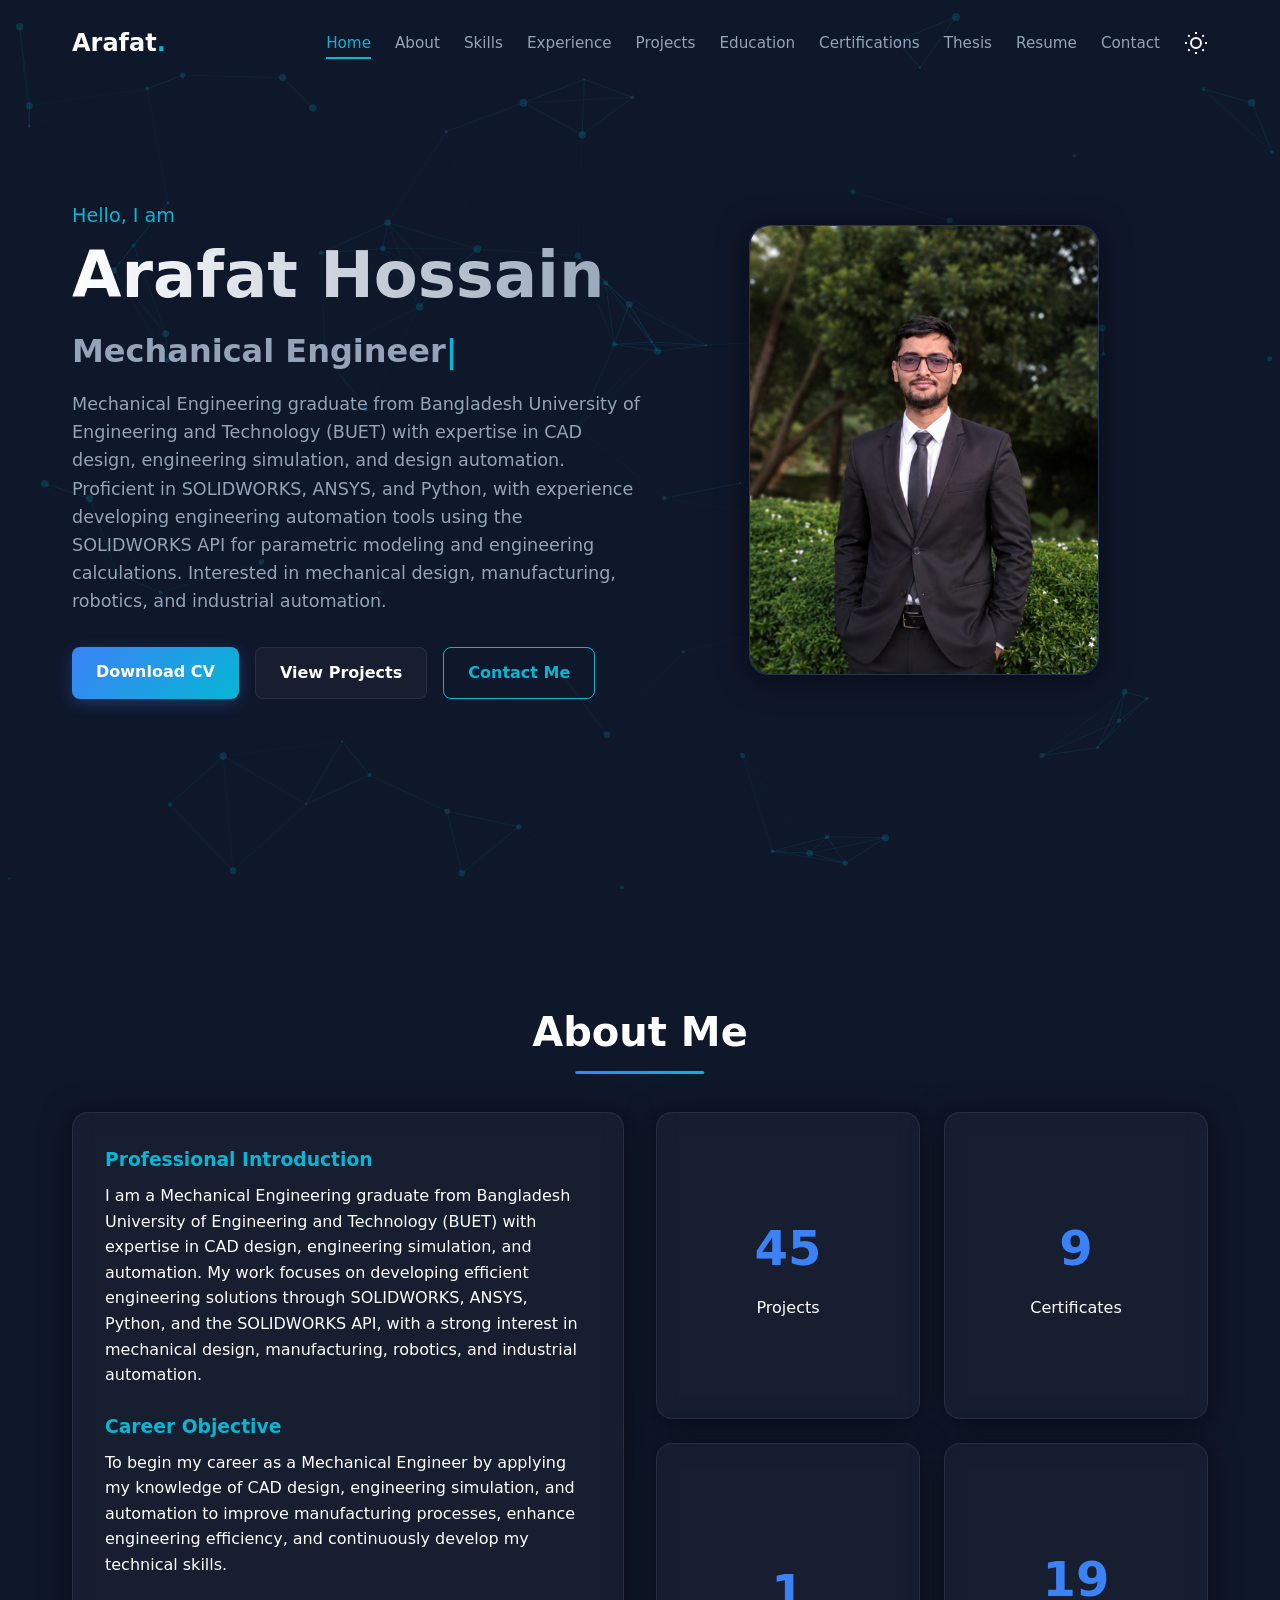
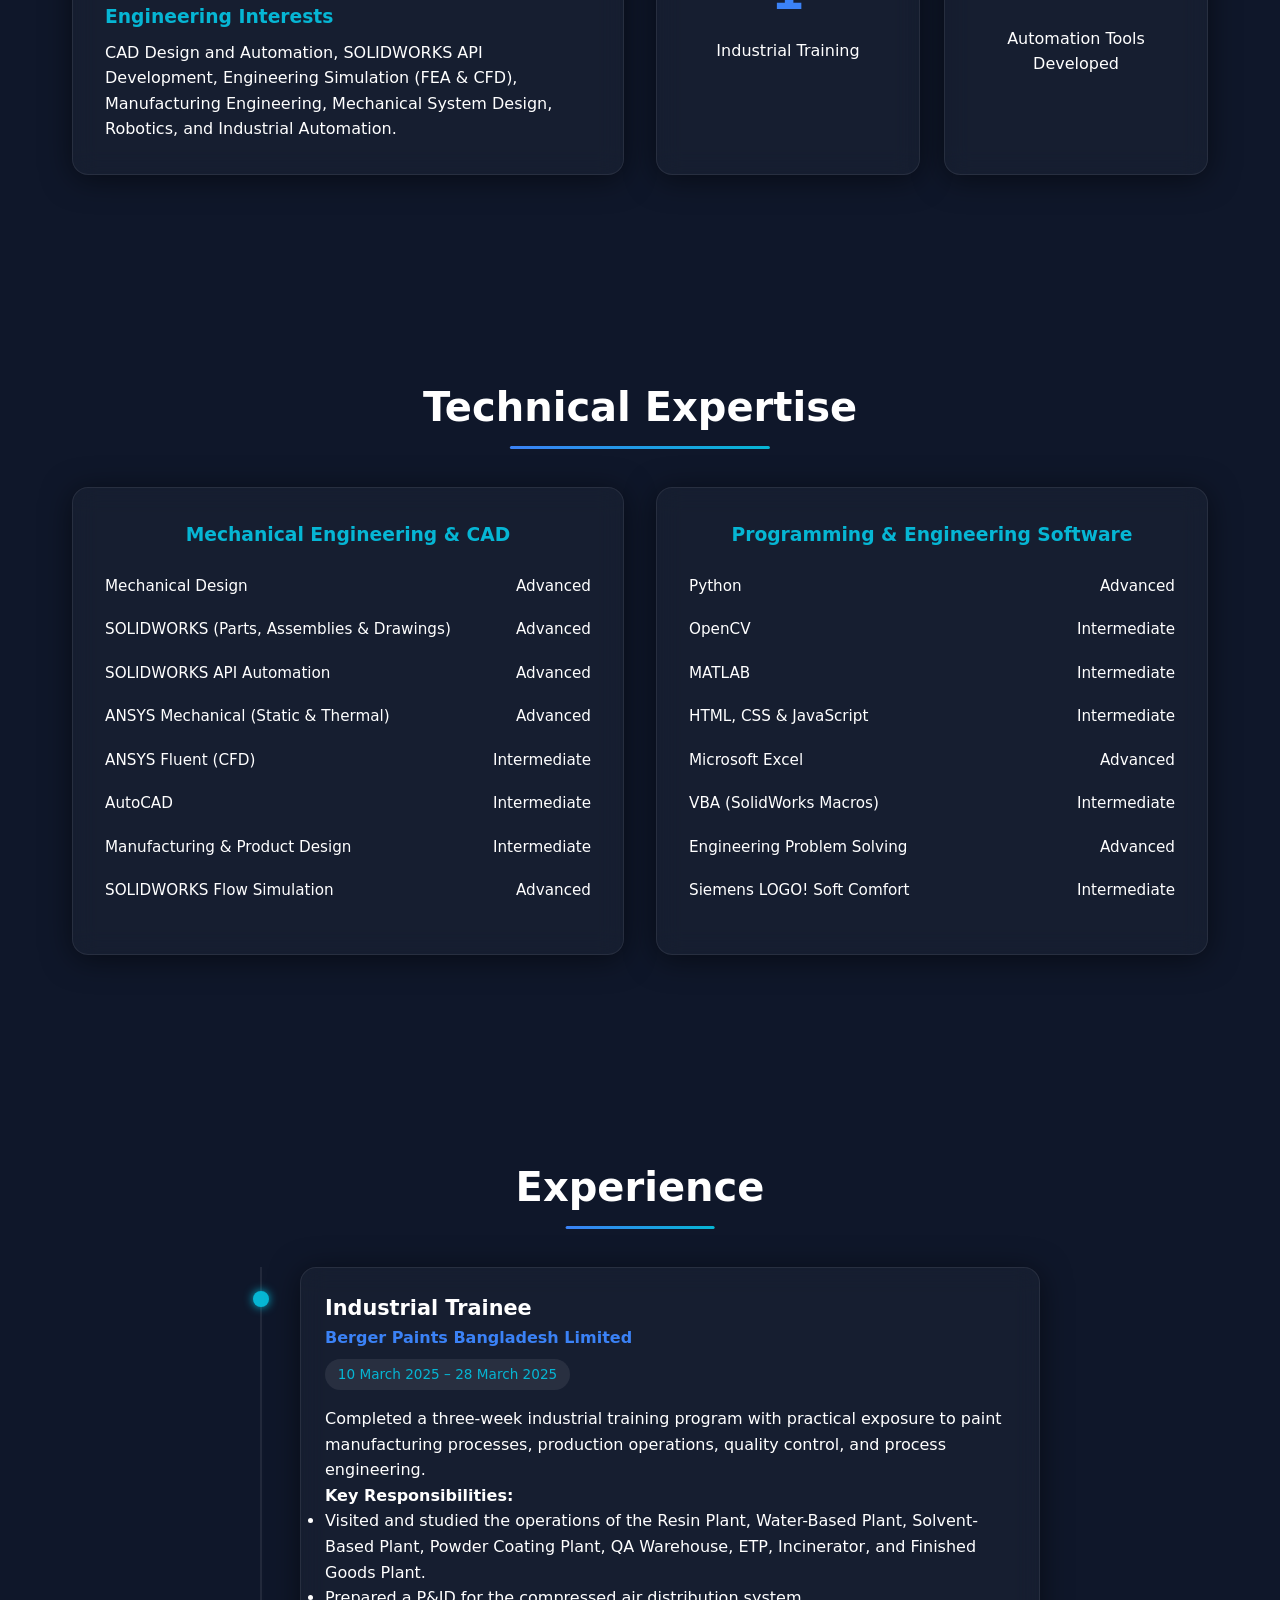
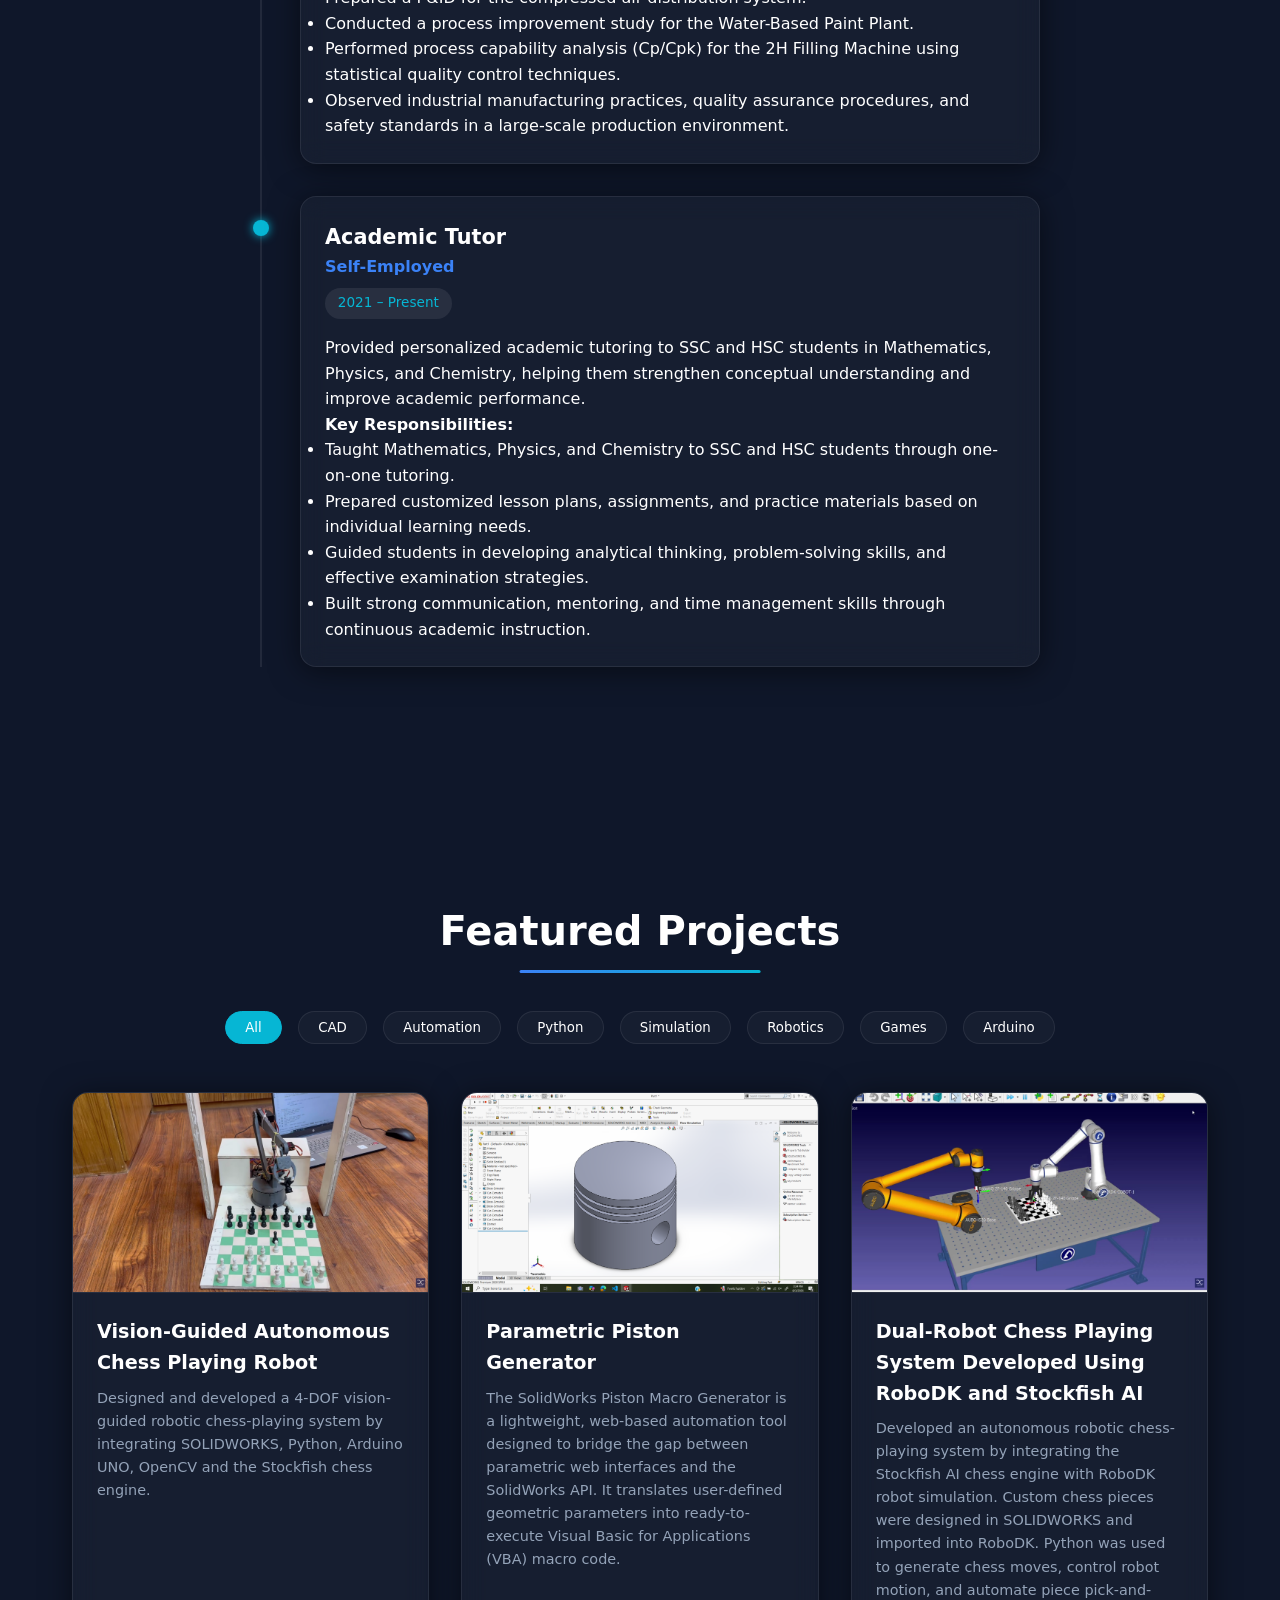
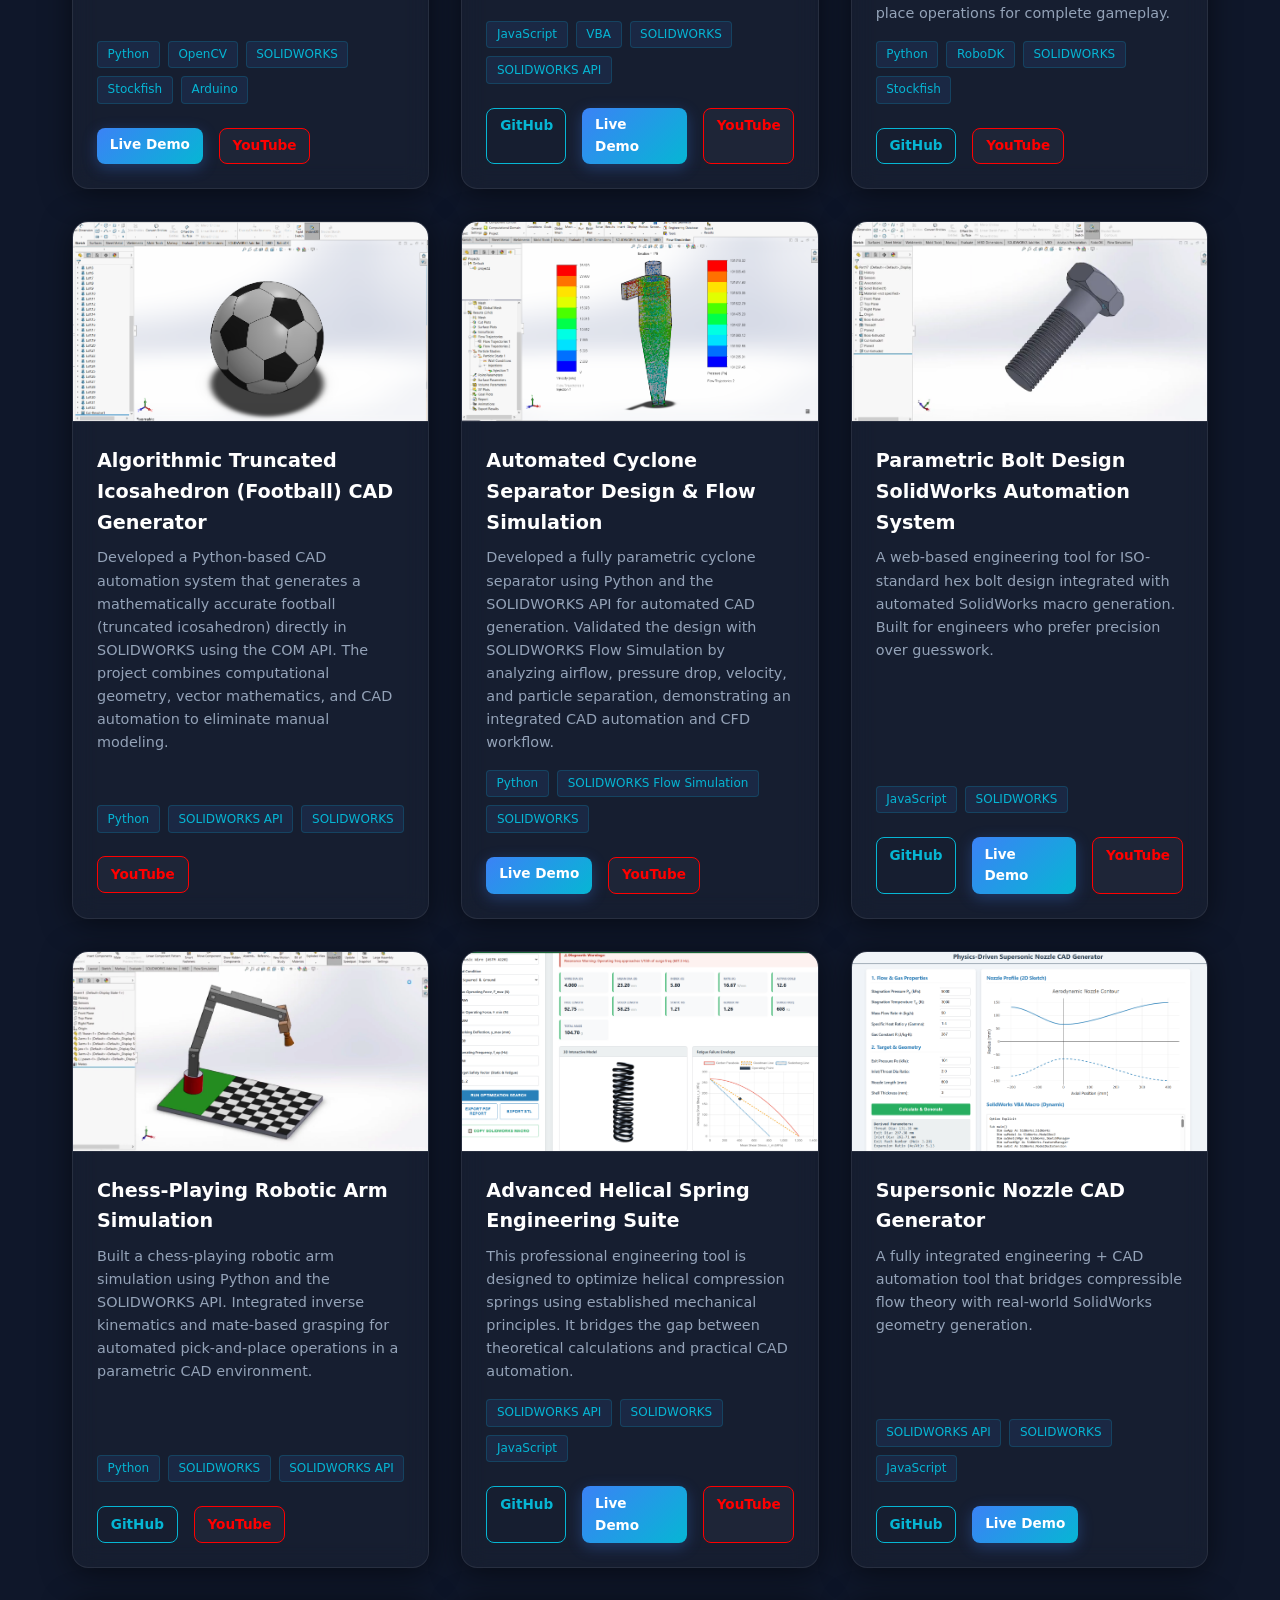
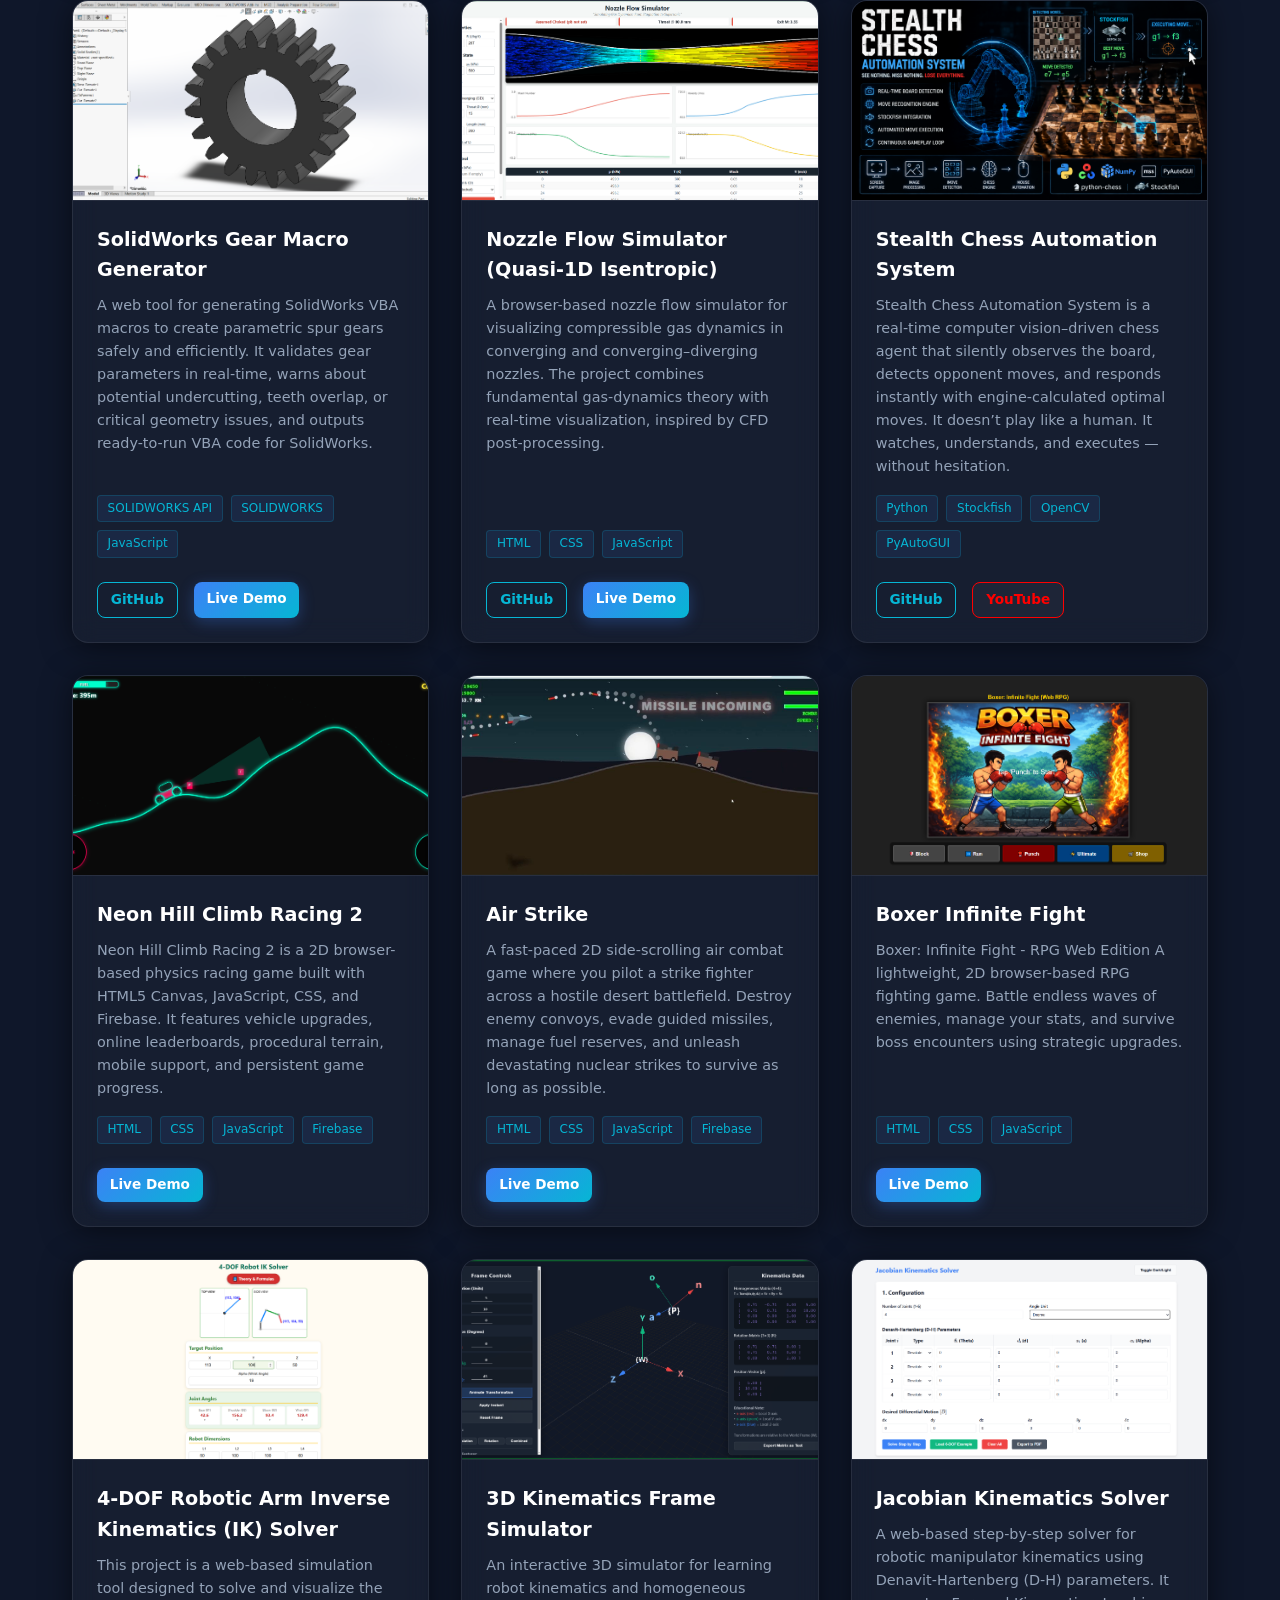
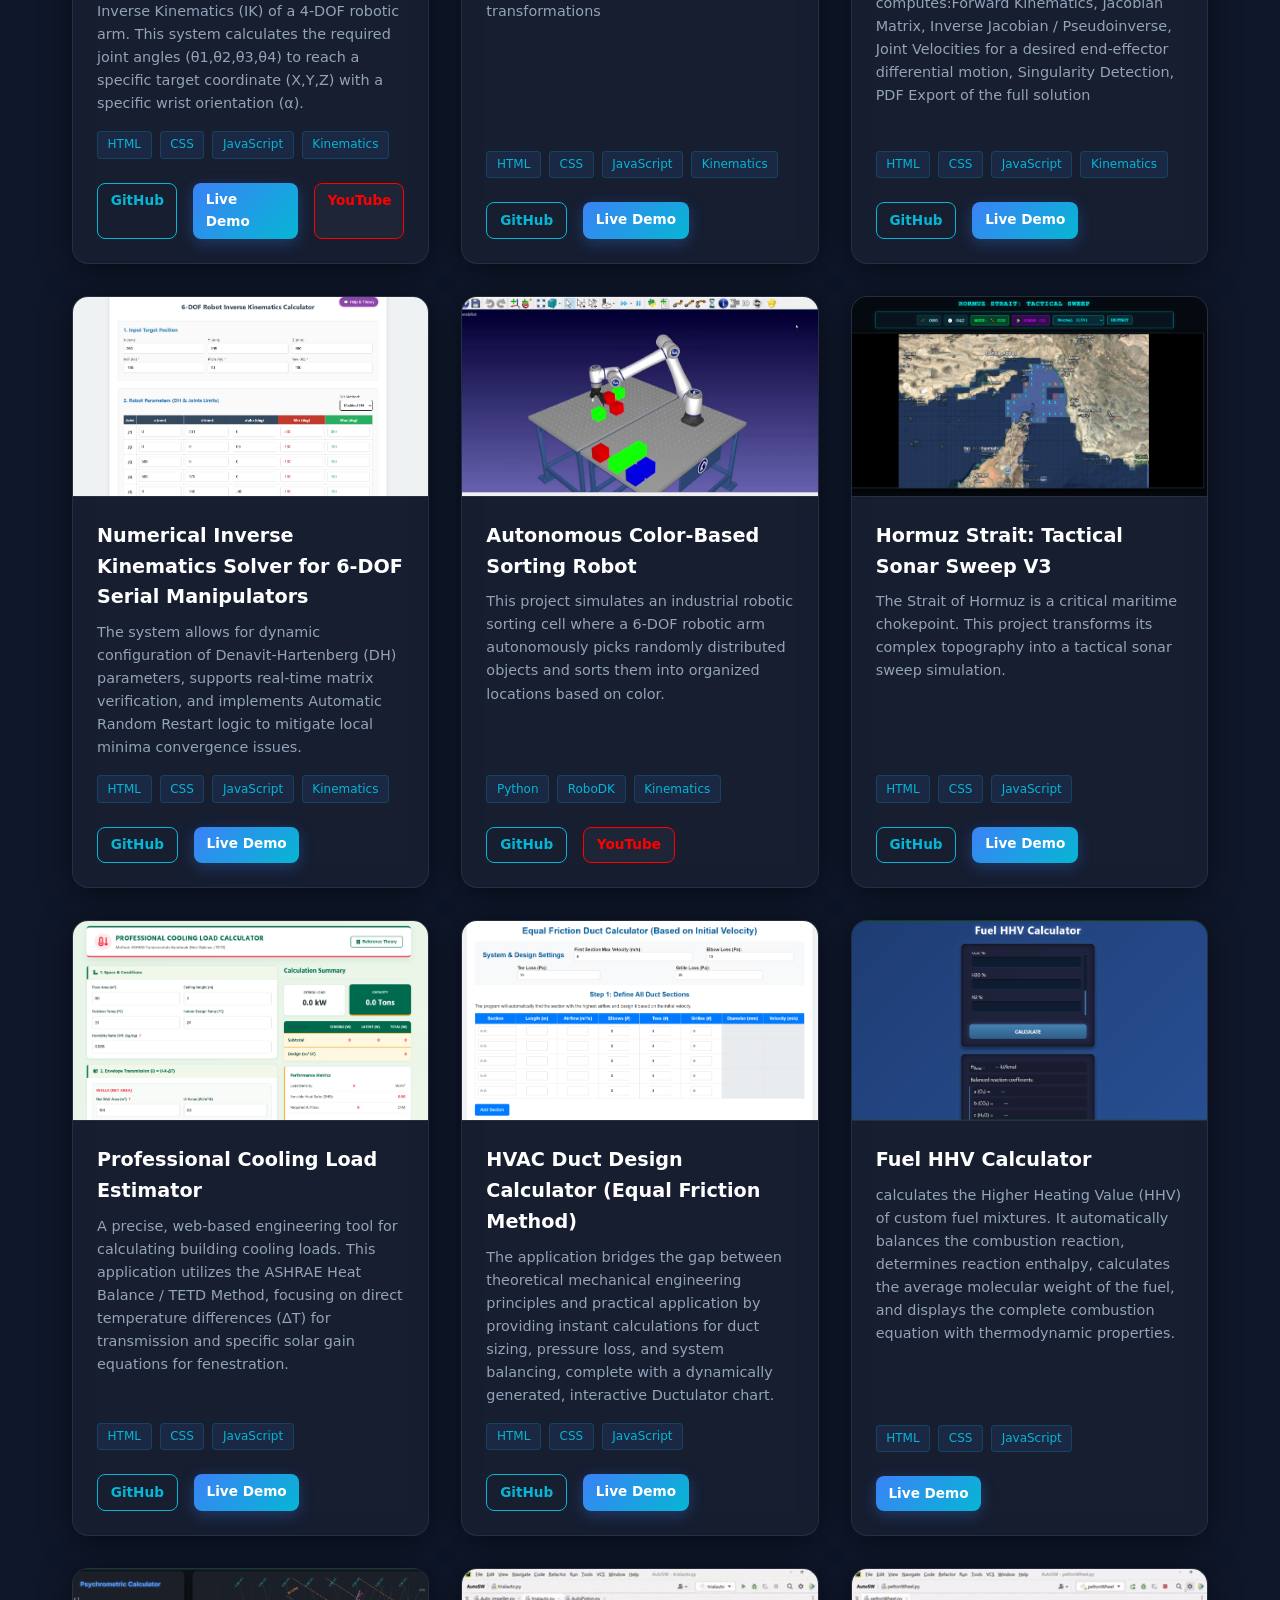
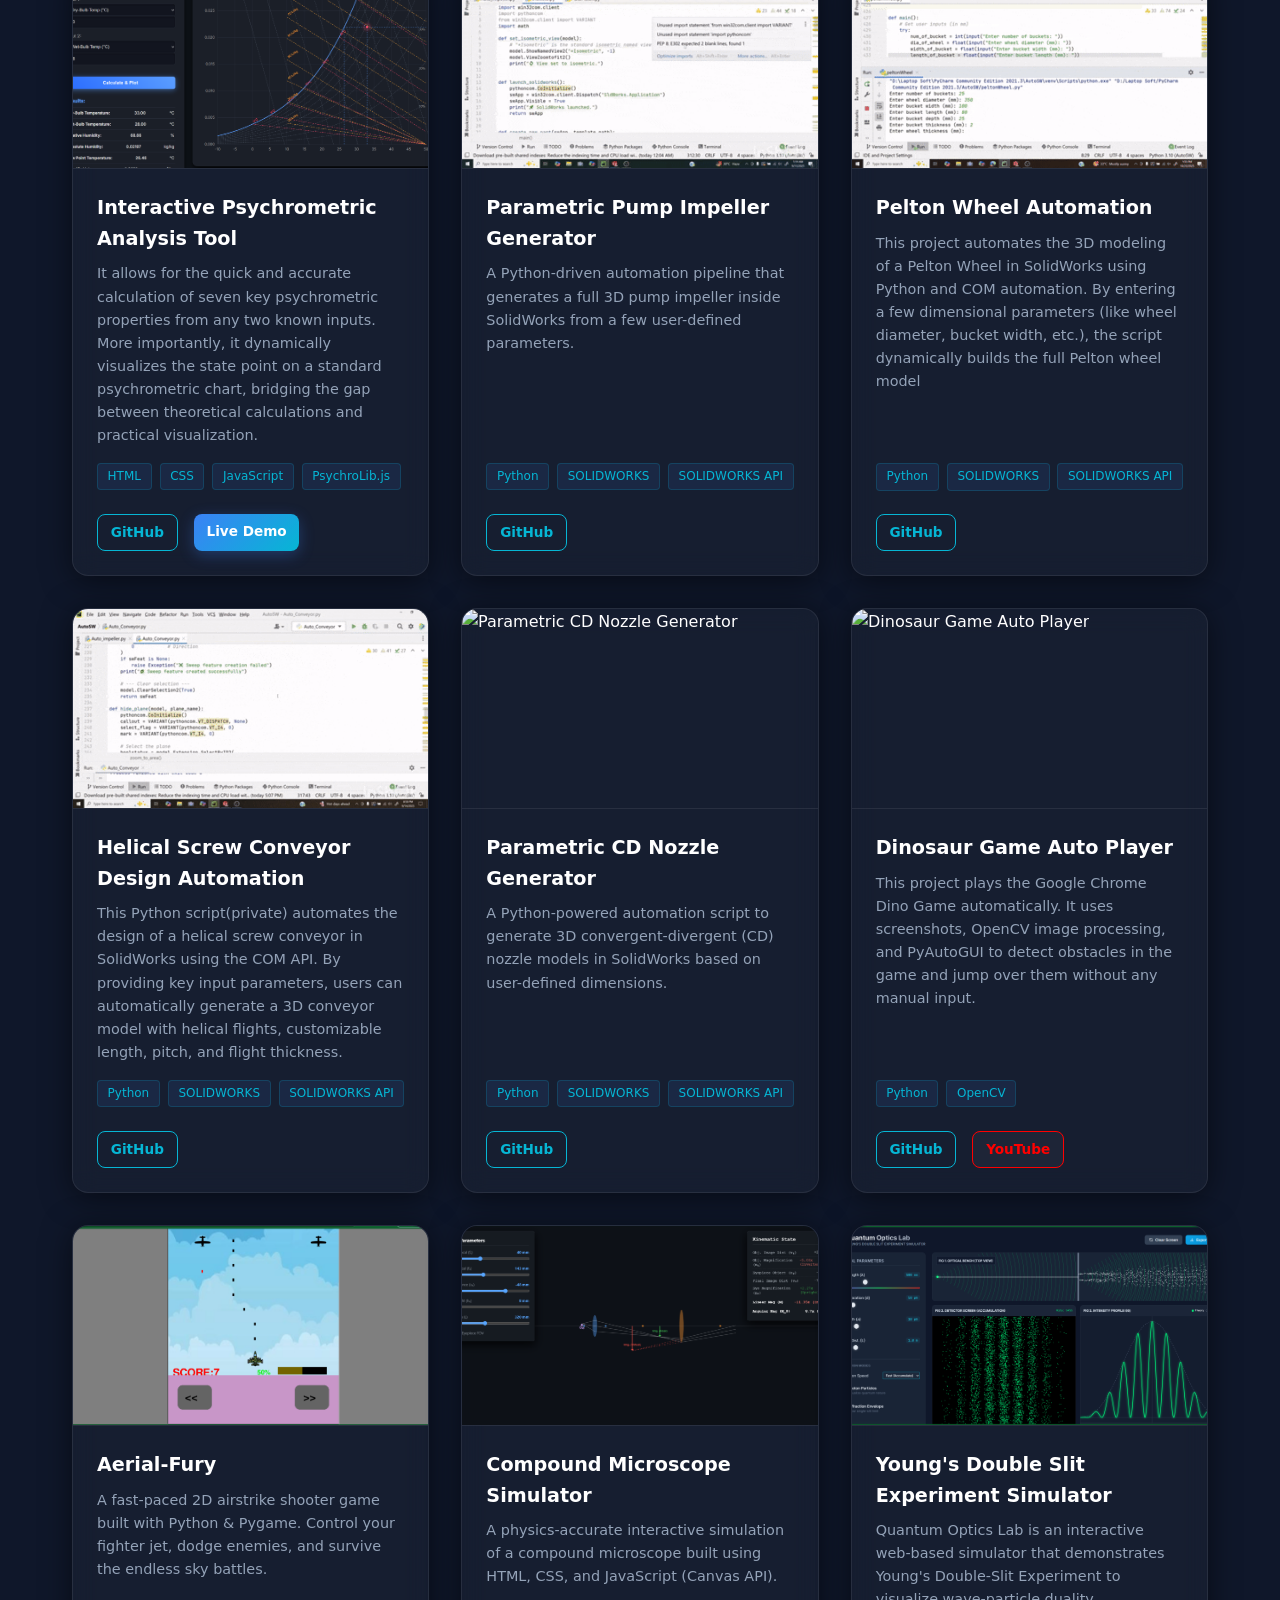
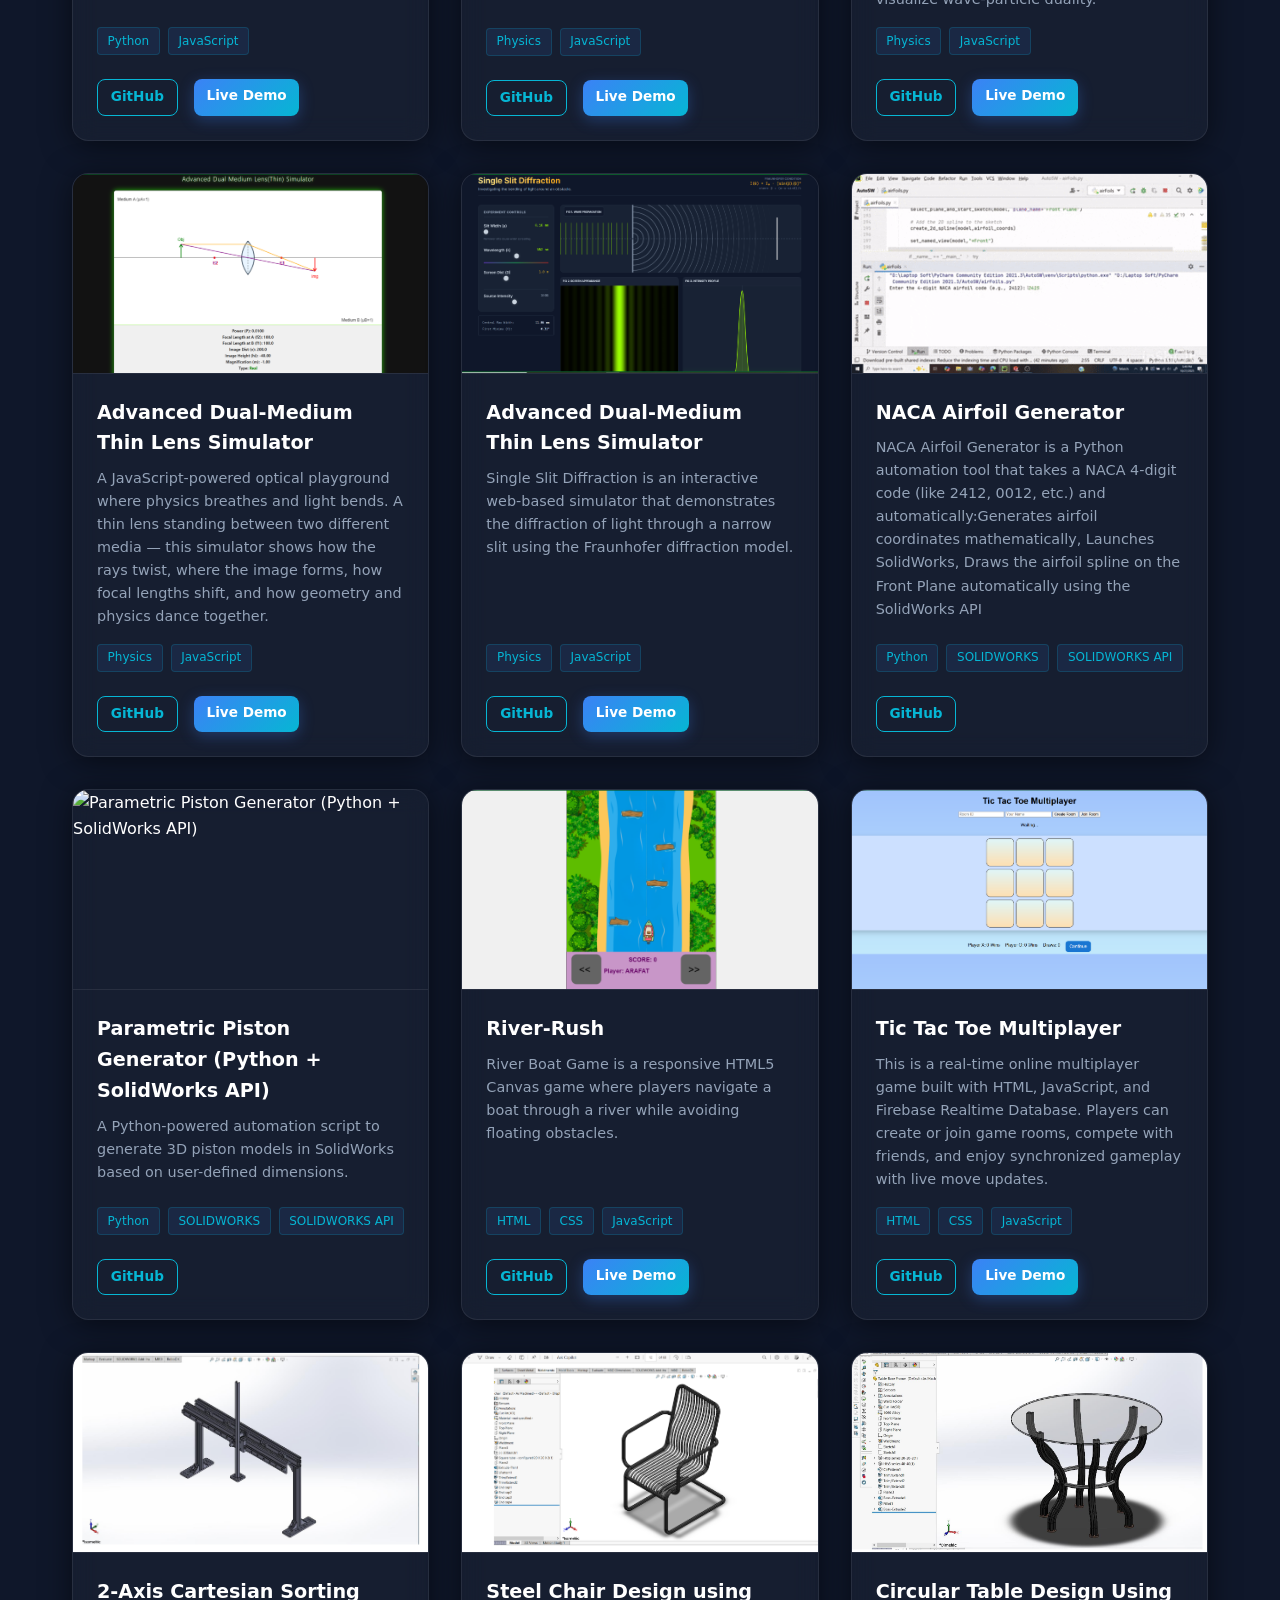
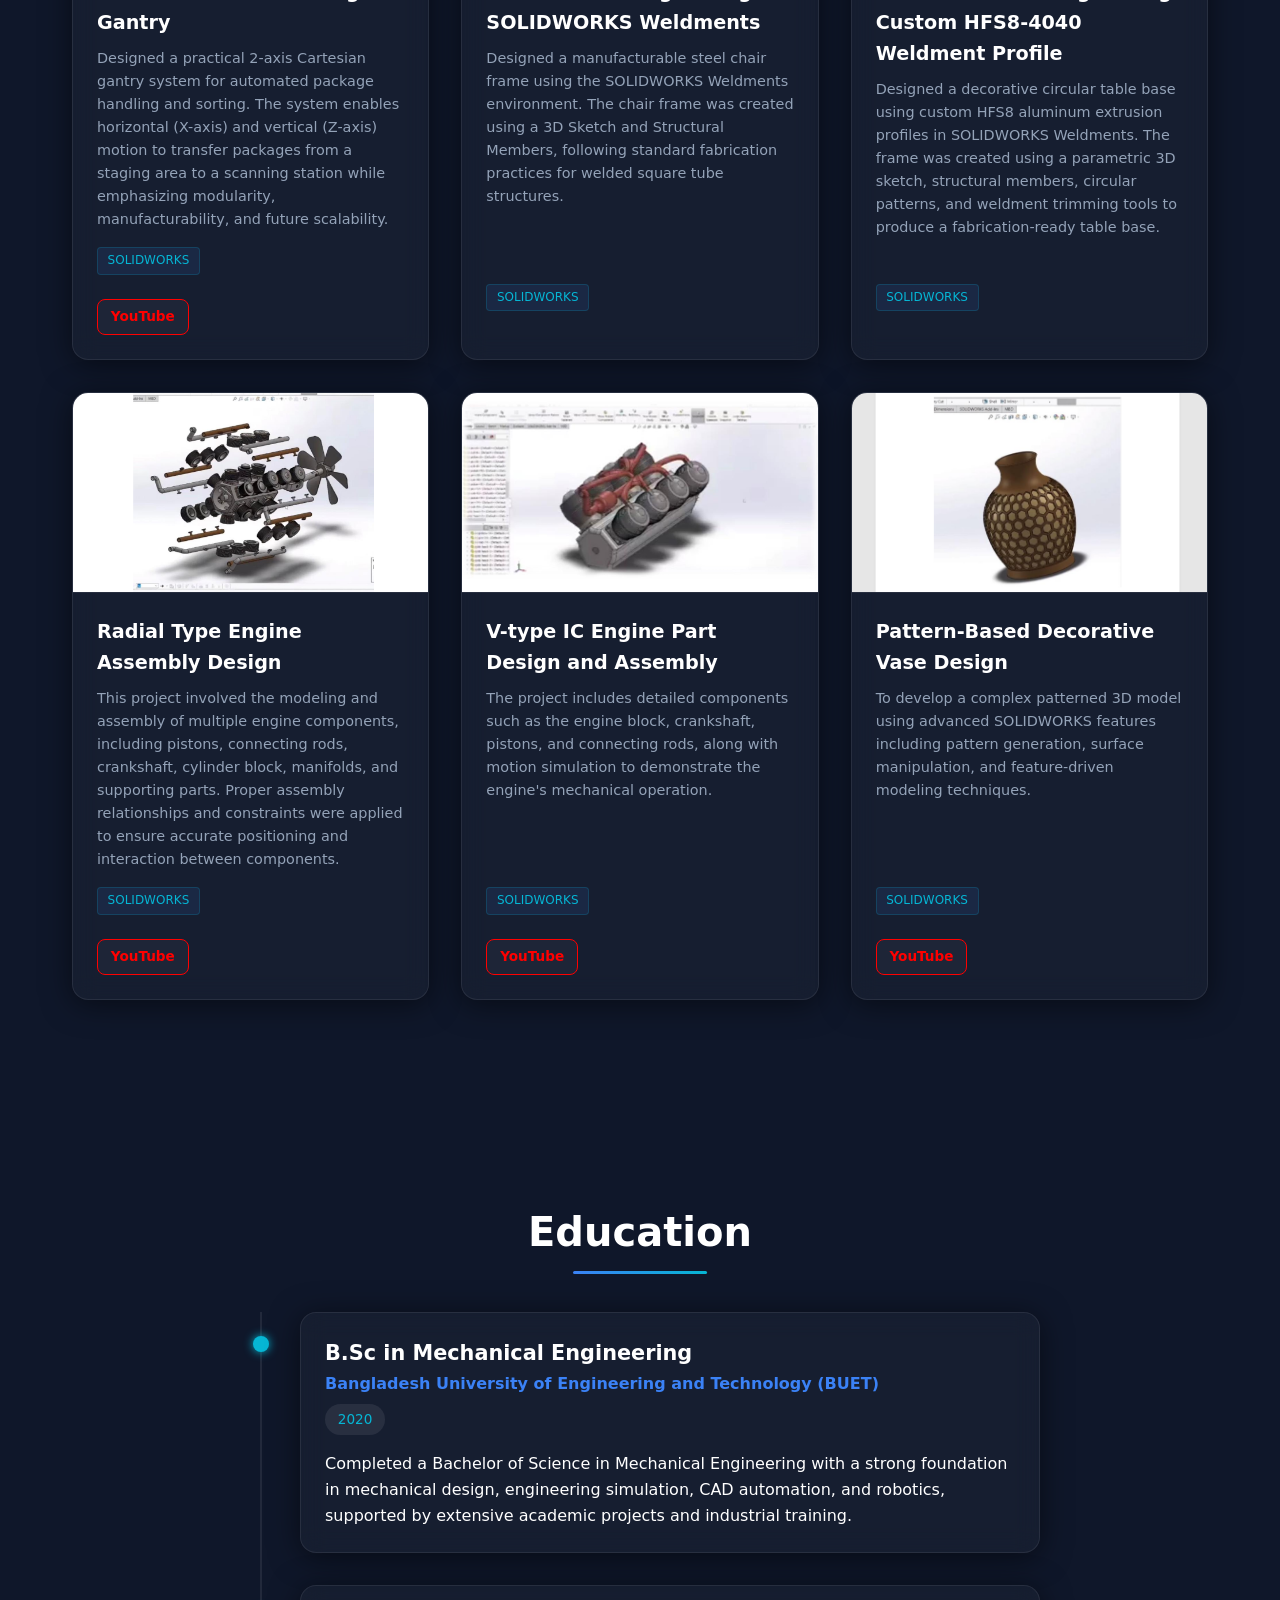
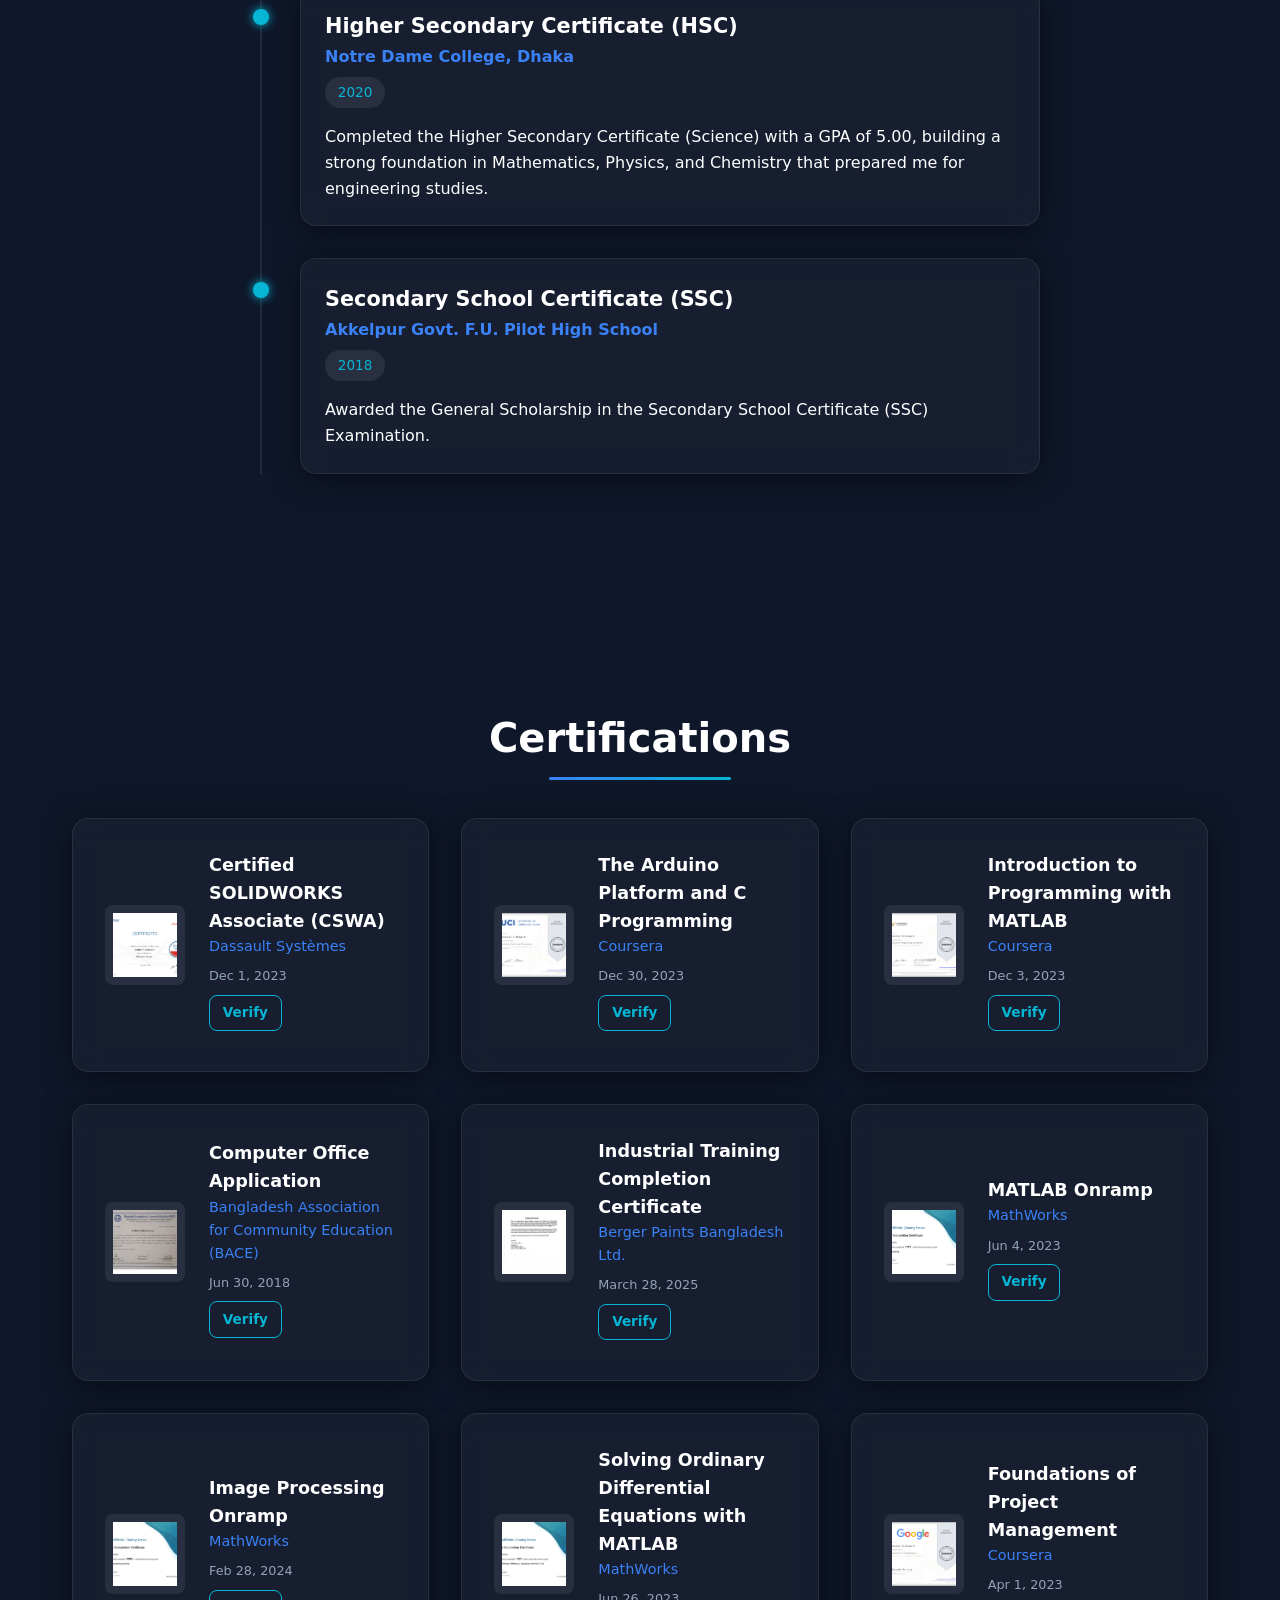
==== commit e3ab3bfc: "Update print statement from 'Hello' to 'Goodbye'" ====
--- a/index.html
+++ b/index.html
@@ -80,11 +80,11 @@
                     </div>
                     <div class="stats-grid">
                         <div class="stat-card glass-card scroll-animate counter-box">
-                            <h3 class="counter" data-target="40">0</h3>
+                            <h3 class="counter" data-target="45">0</h3>
                             <p>Projects</p>
                         </div>
                         <div class="stat-card glass-card scroll-animate counter-box">
-                            <h3 class="counter" data-target="4">0</h3>
+                            <h3 class="counter" data-target="9">0</h3>
                             <p>Certificates</p>
                         </div>
                         <div class="stat-card glass-card scroll-animate counter-box">
@@ -92,7 +92,7 @@
                             <p>Industrial Training</p>
                         </div>
                         <div class="stat-card glass-card scroll-animate counter-box">
-                            <h3 class="counter" data-target="10">0</h3>
+                            <h3 class="counter" data-target="19">0</h3>
                             <p>Automation Tools Developed</p>
                         </div>
                     </div>
@@ -671,4 +671,4 @@
     <script src="projectsData.js"></script>
     <script src="script.js"></script>
 </body>
-</html>+</html>
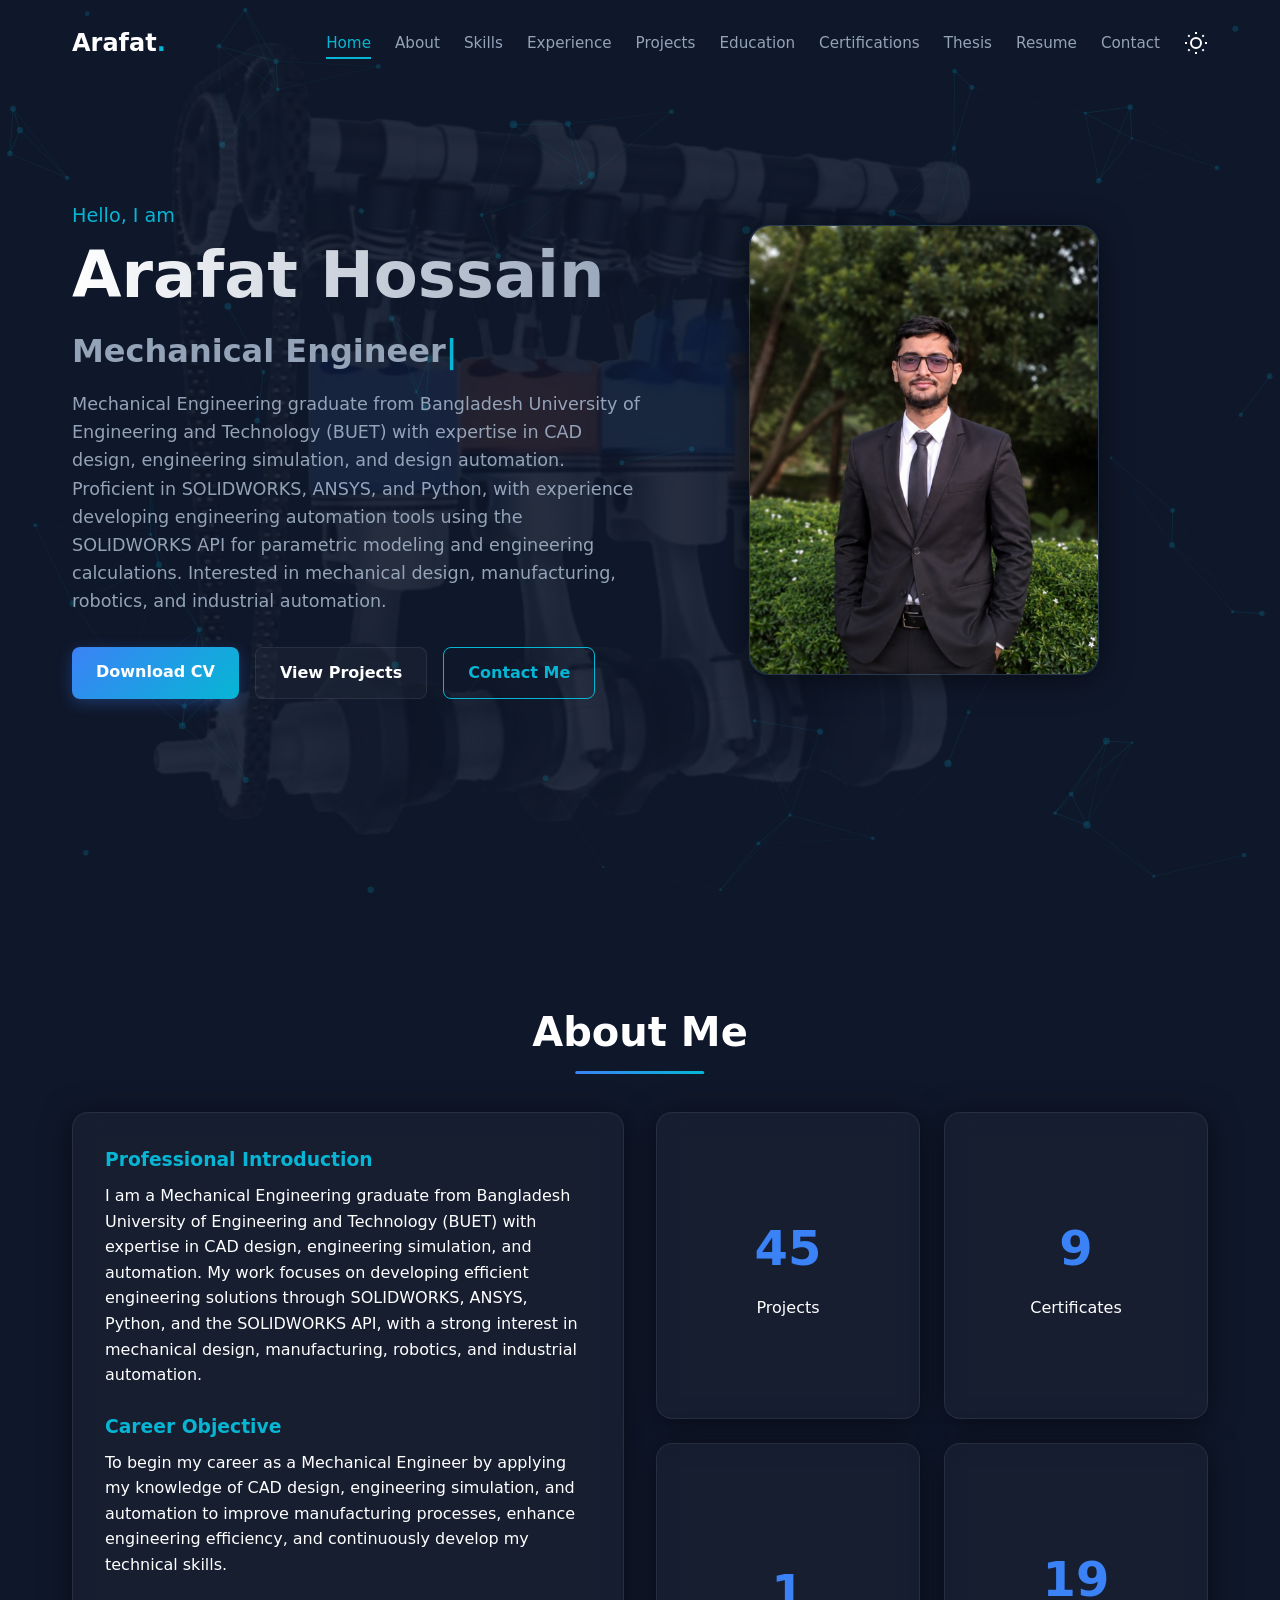
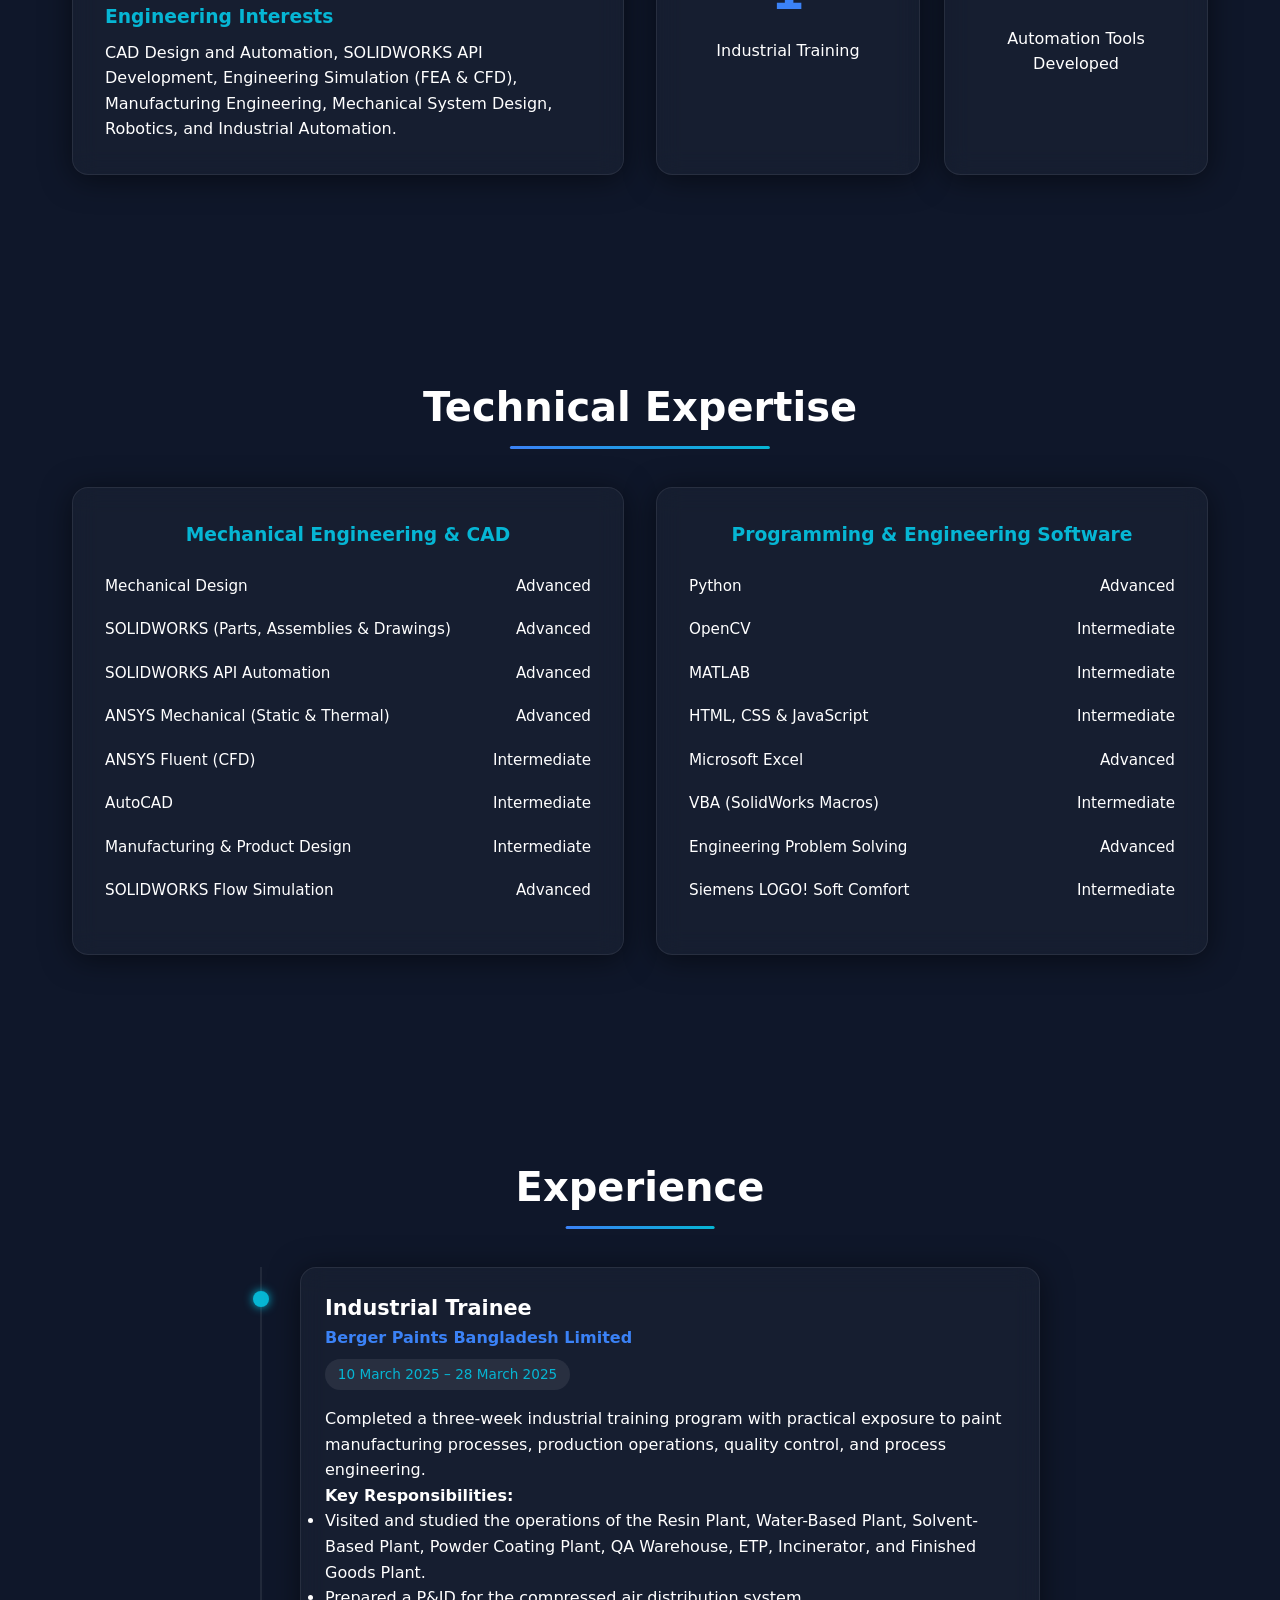
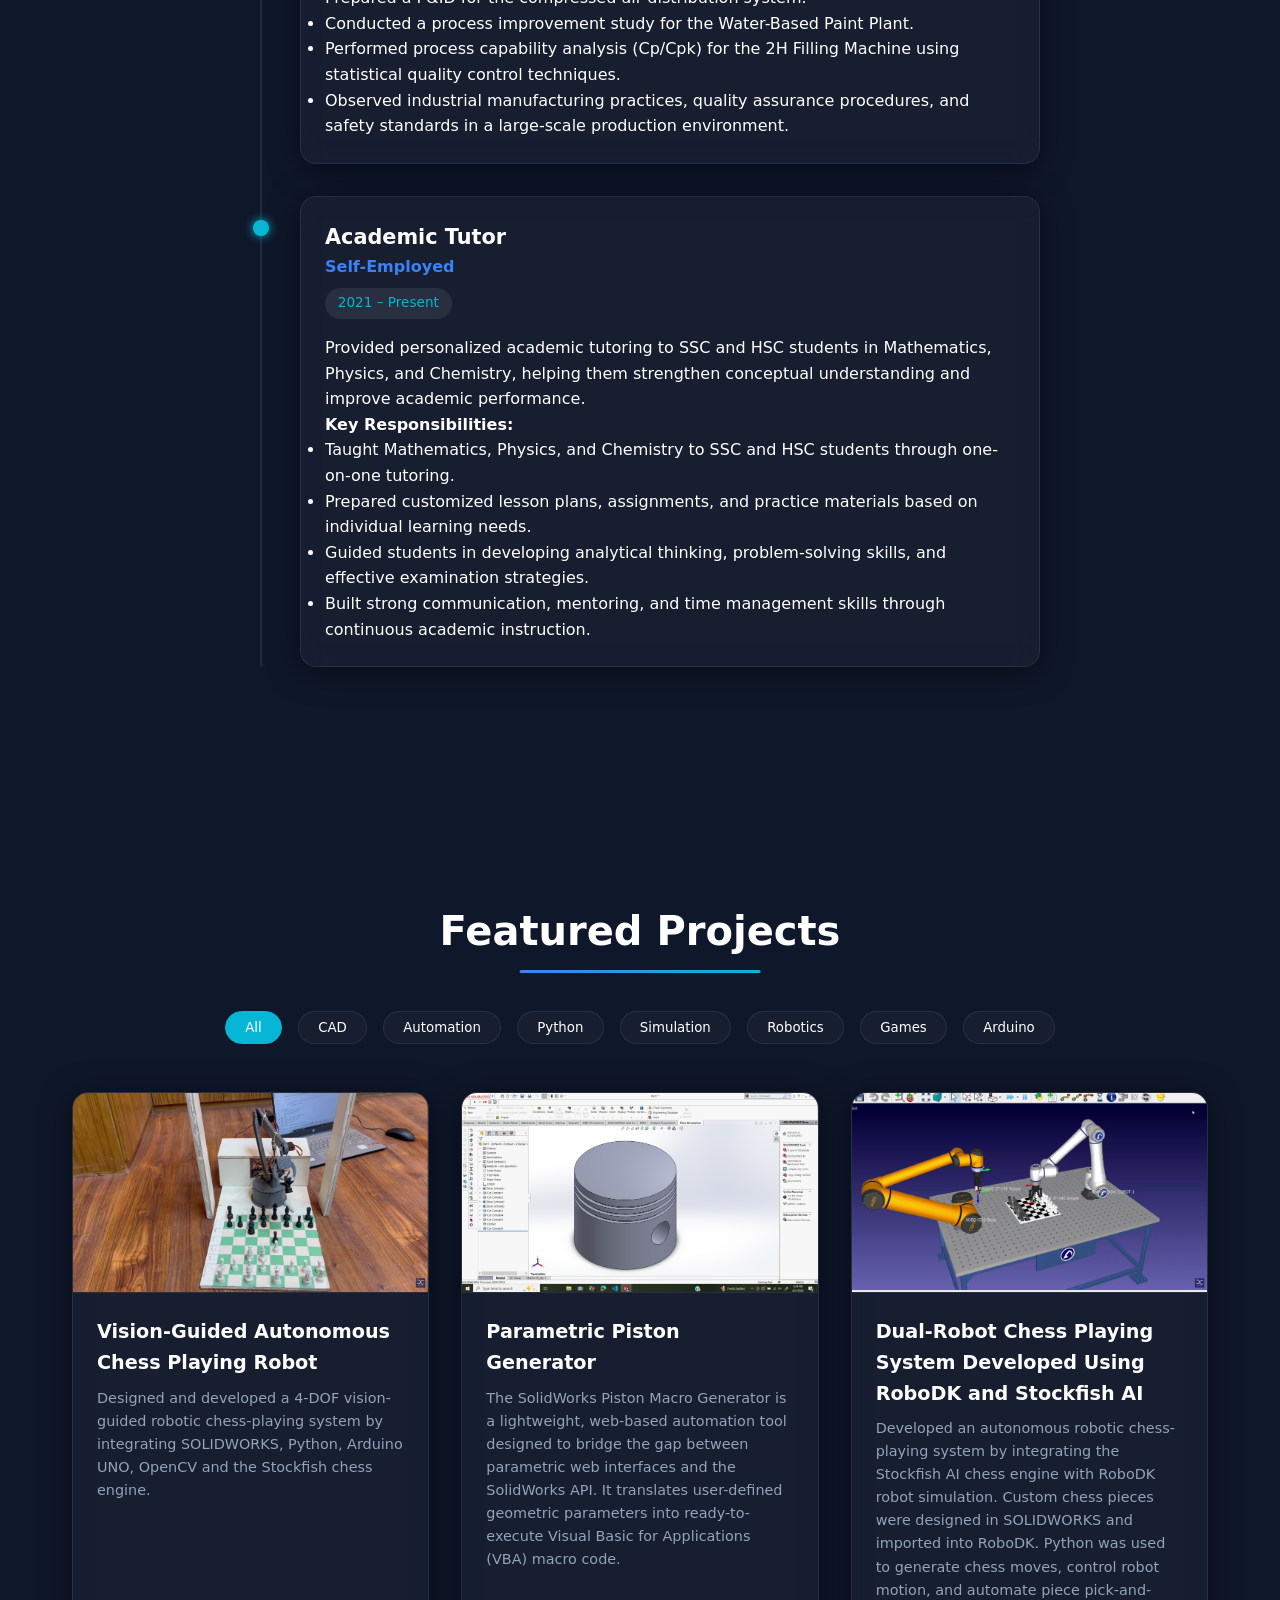
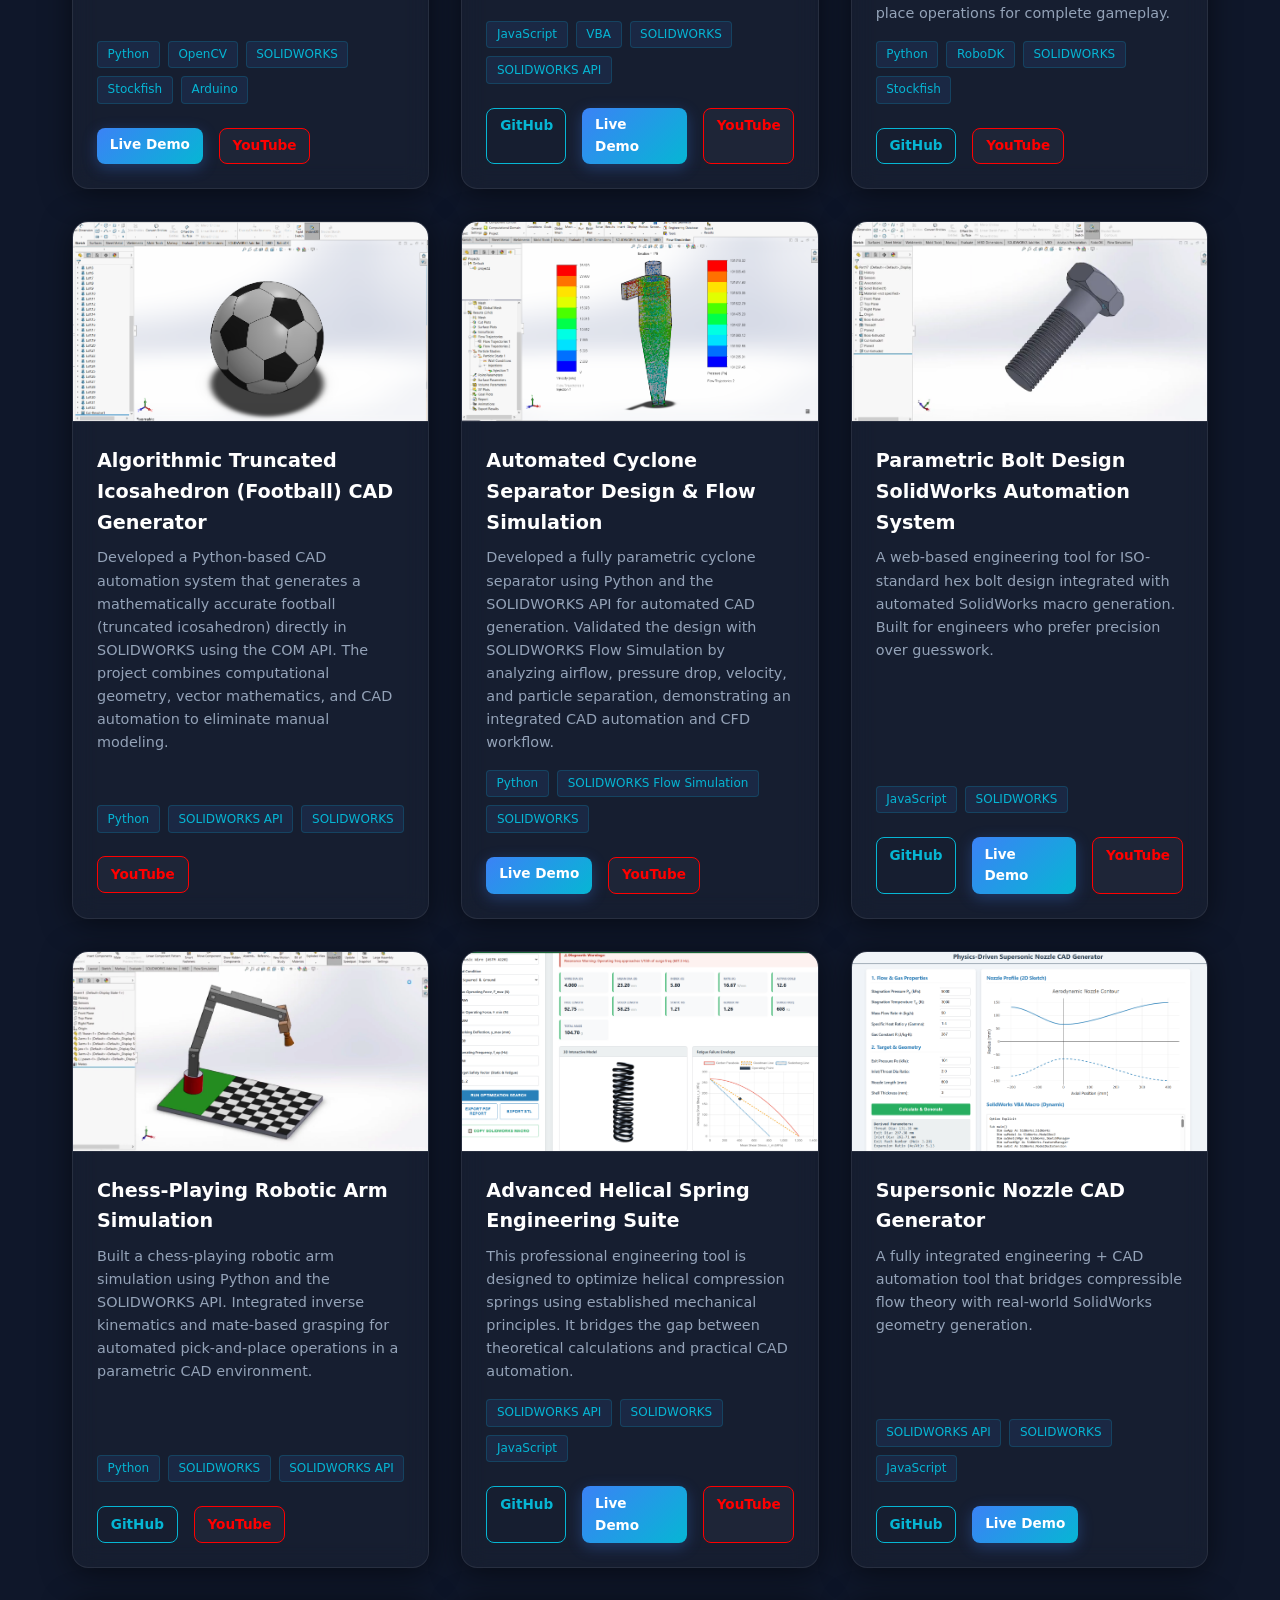
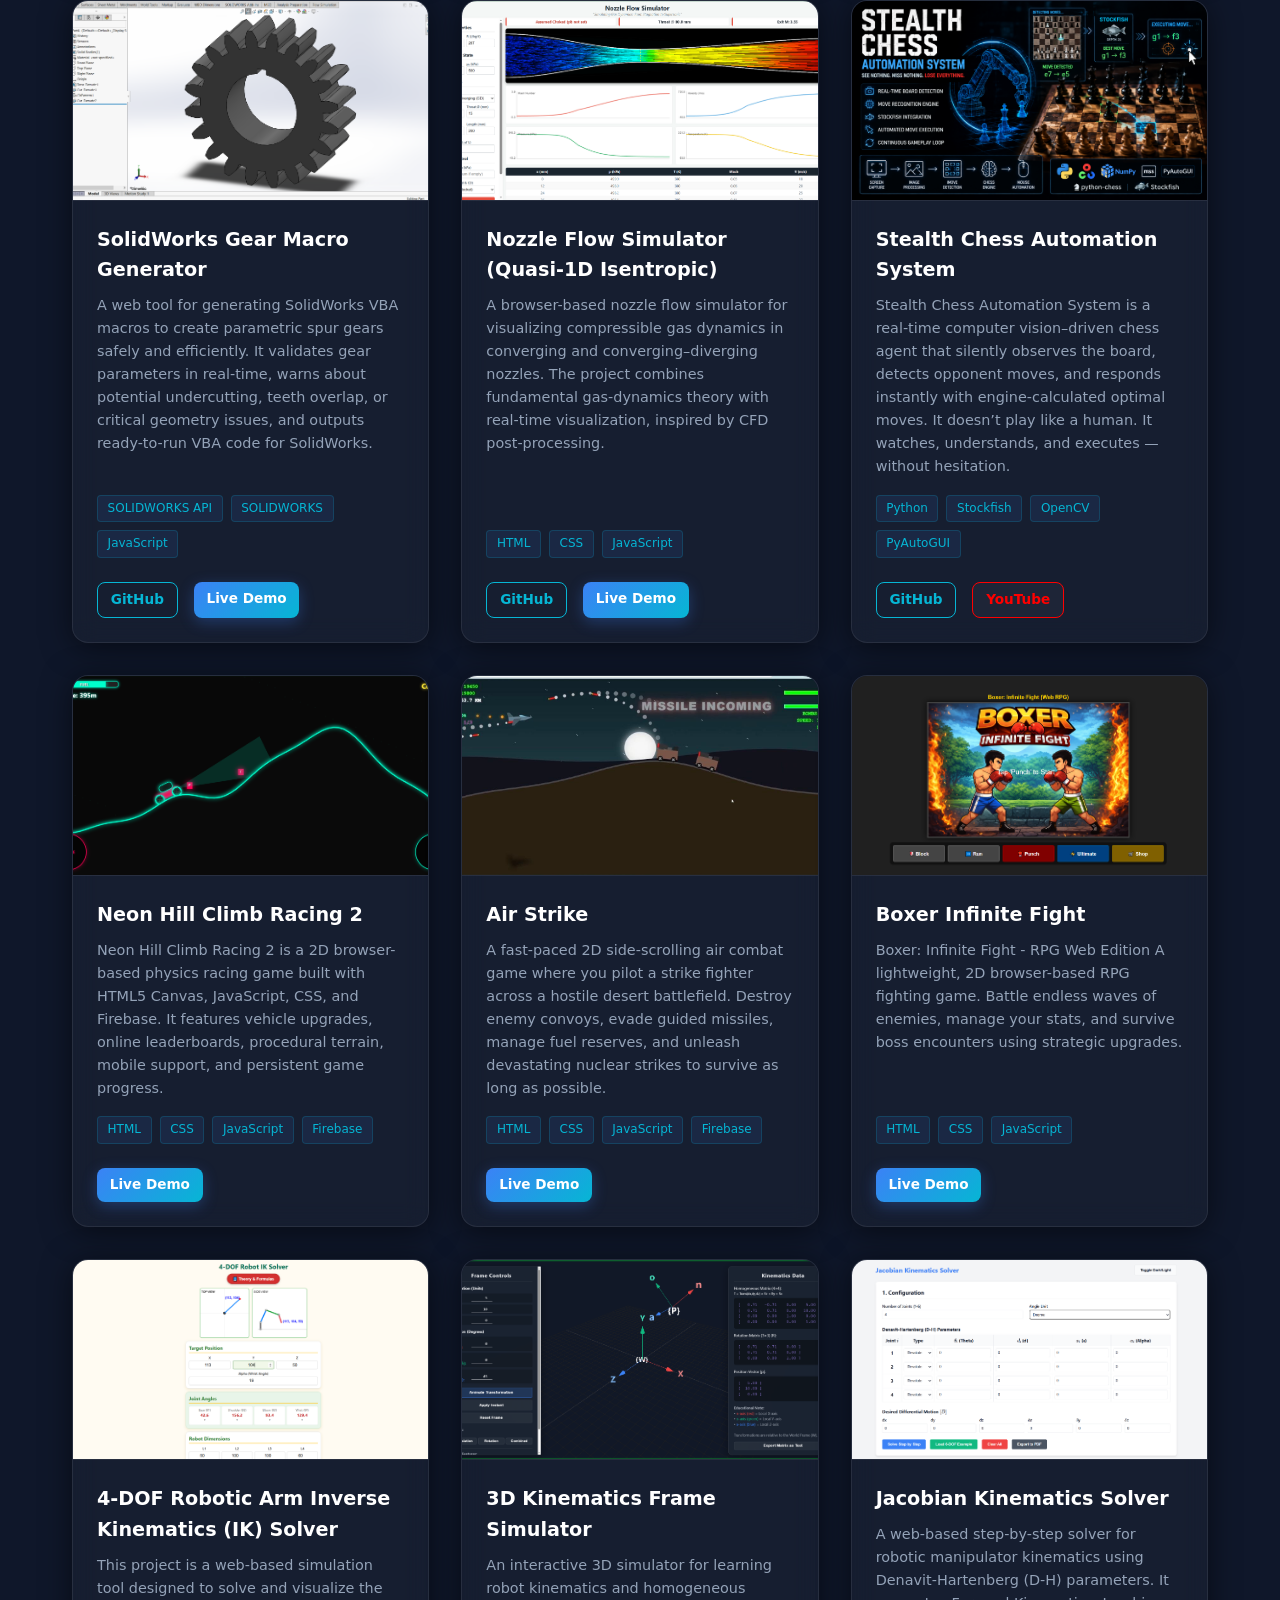
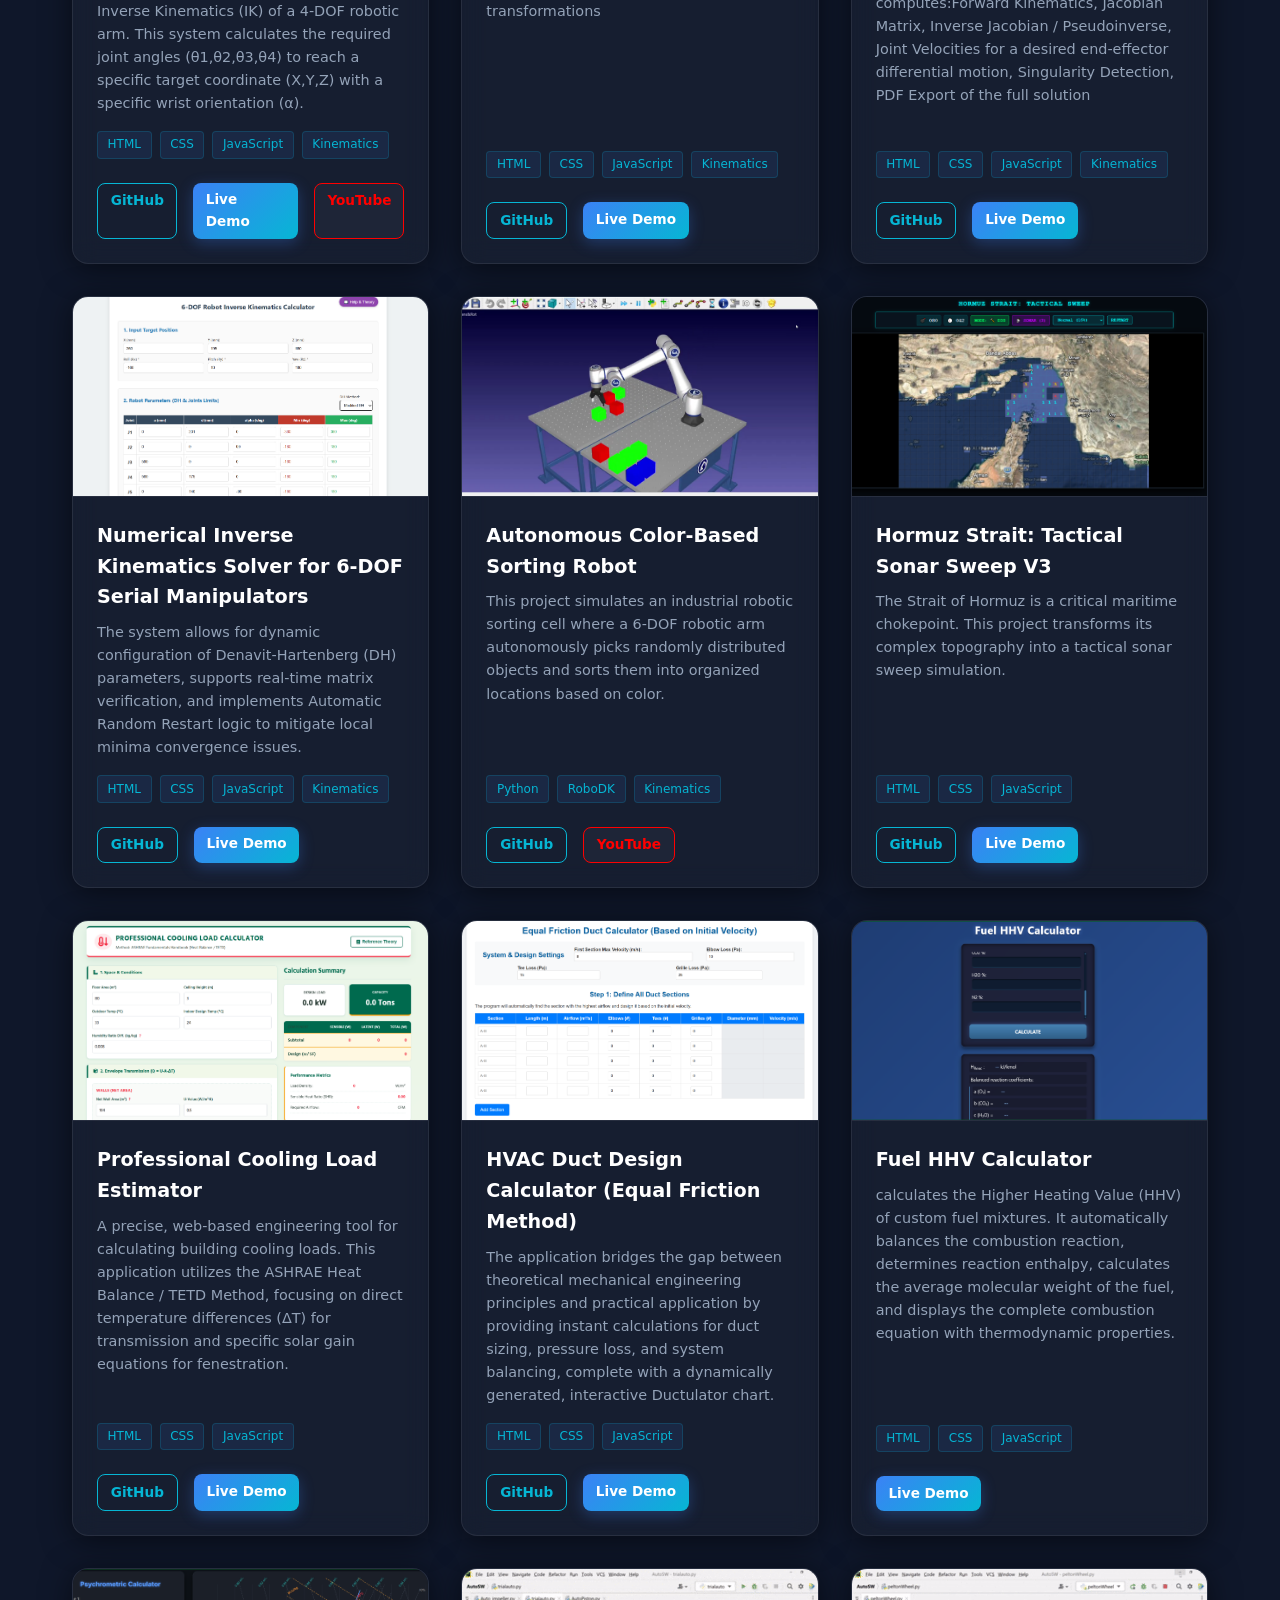
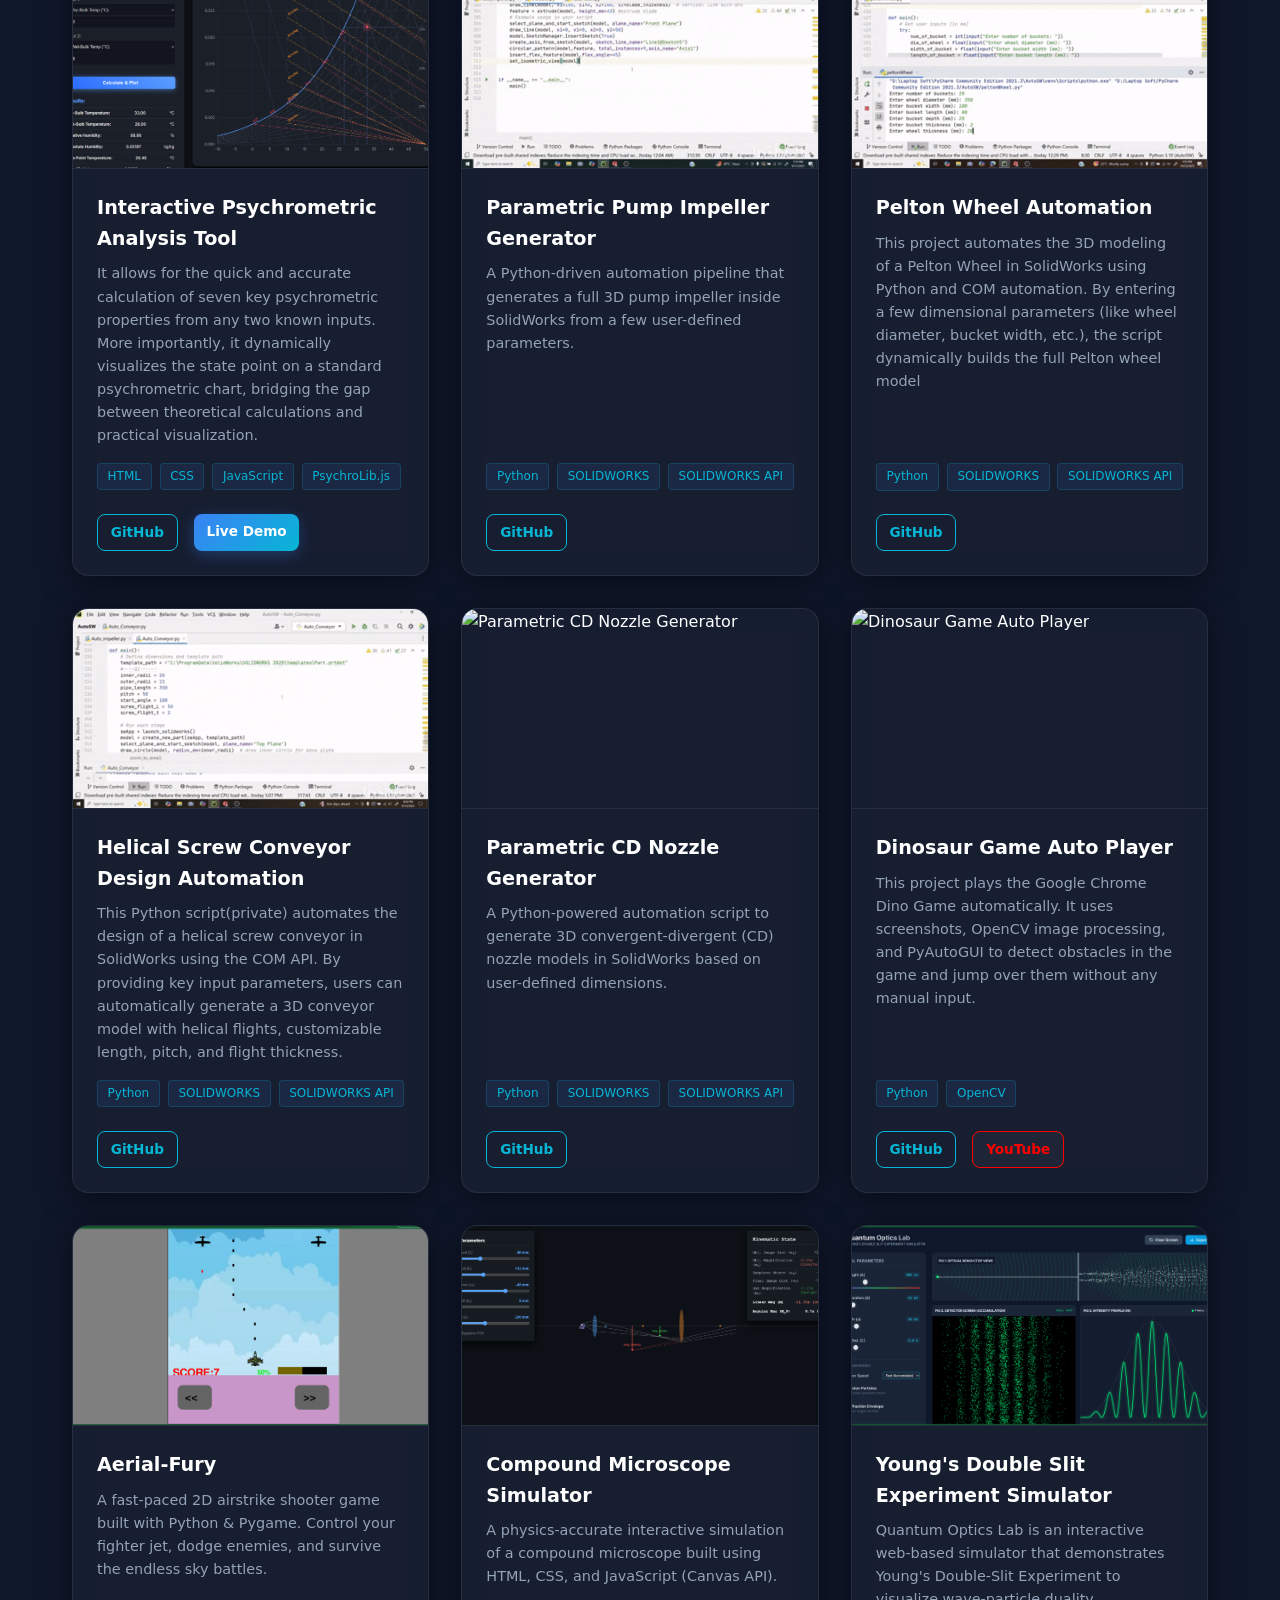
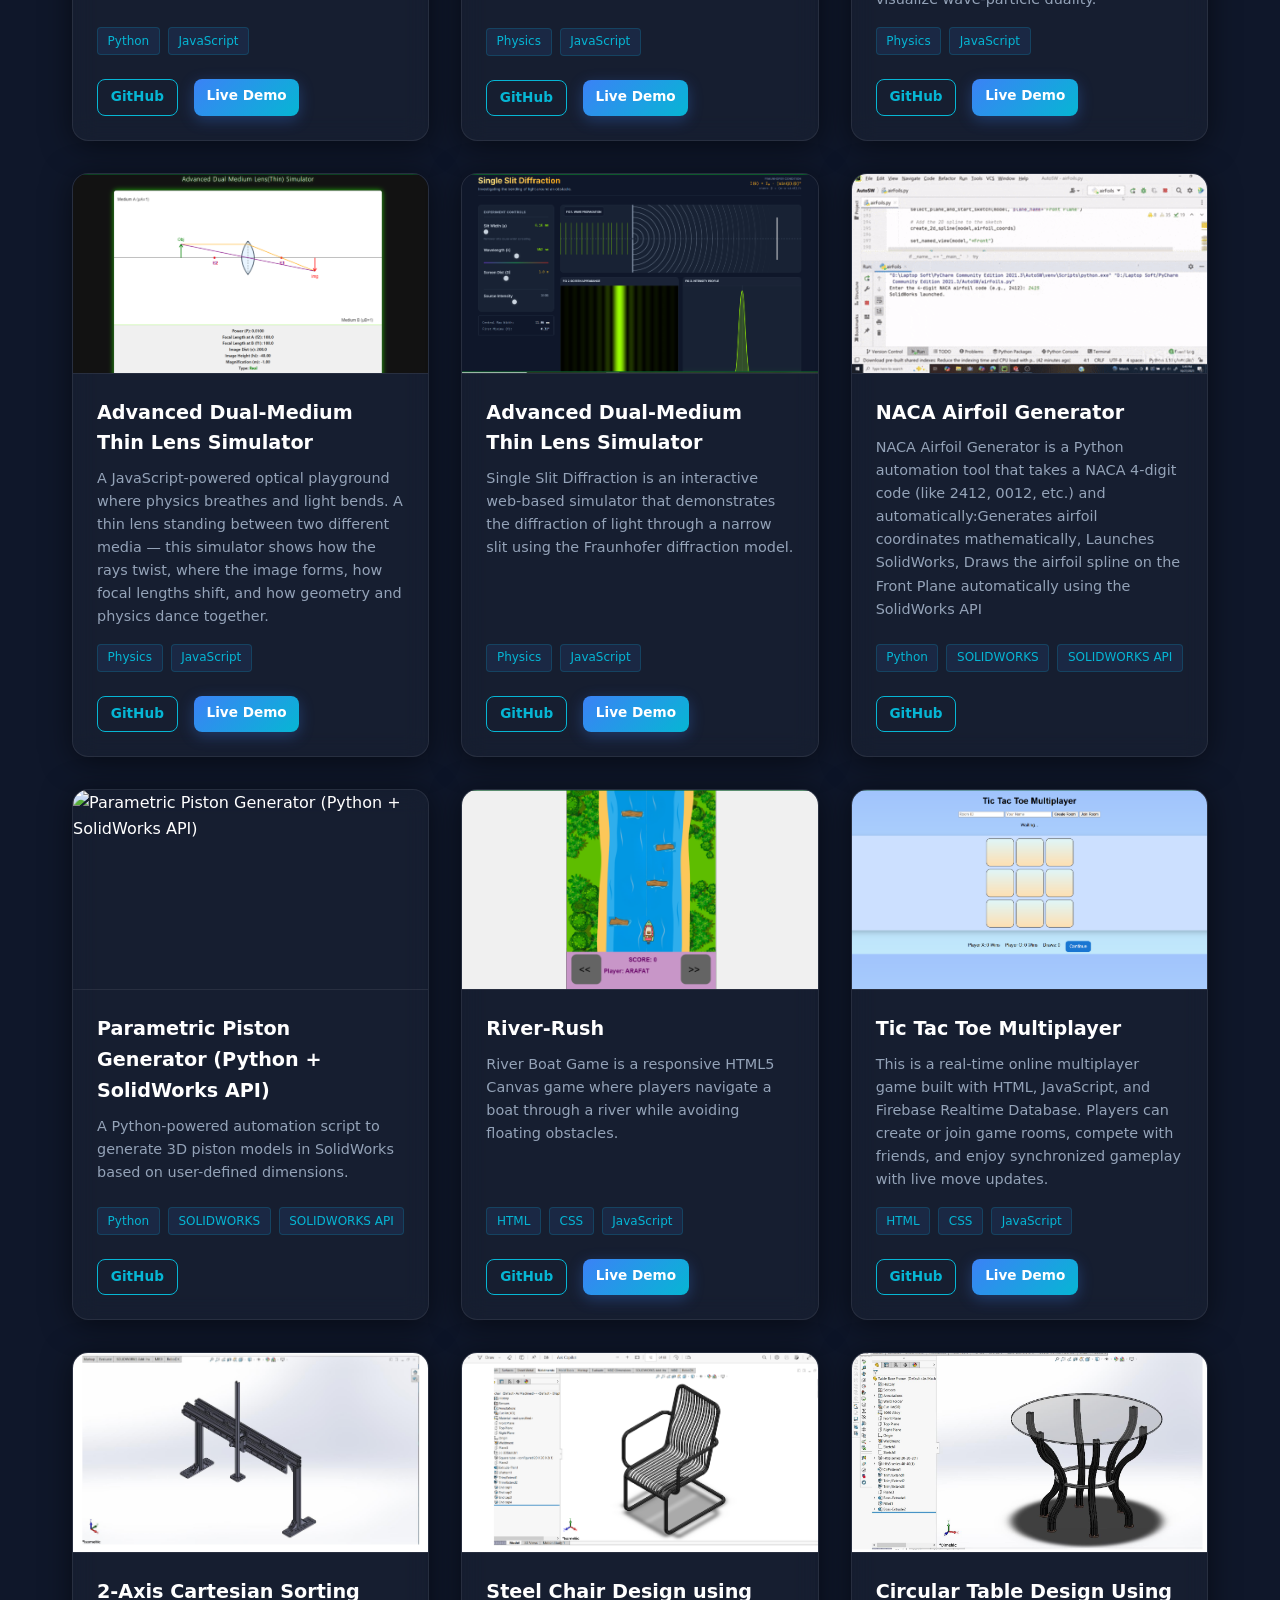
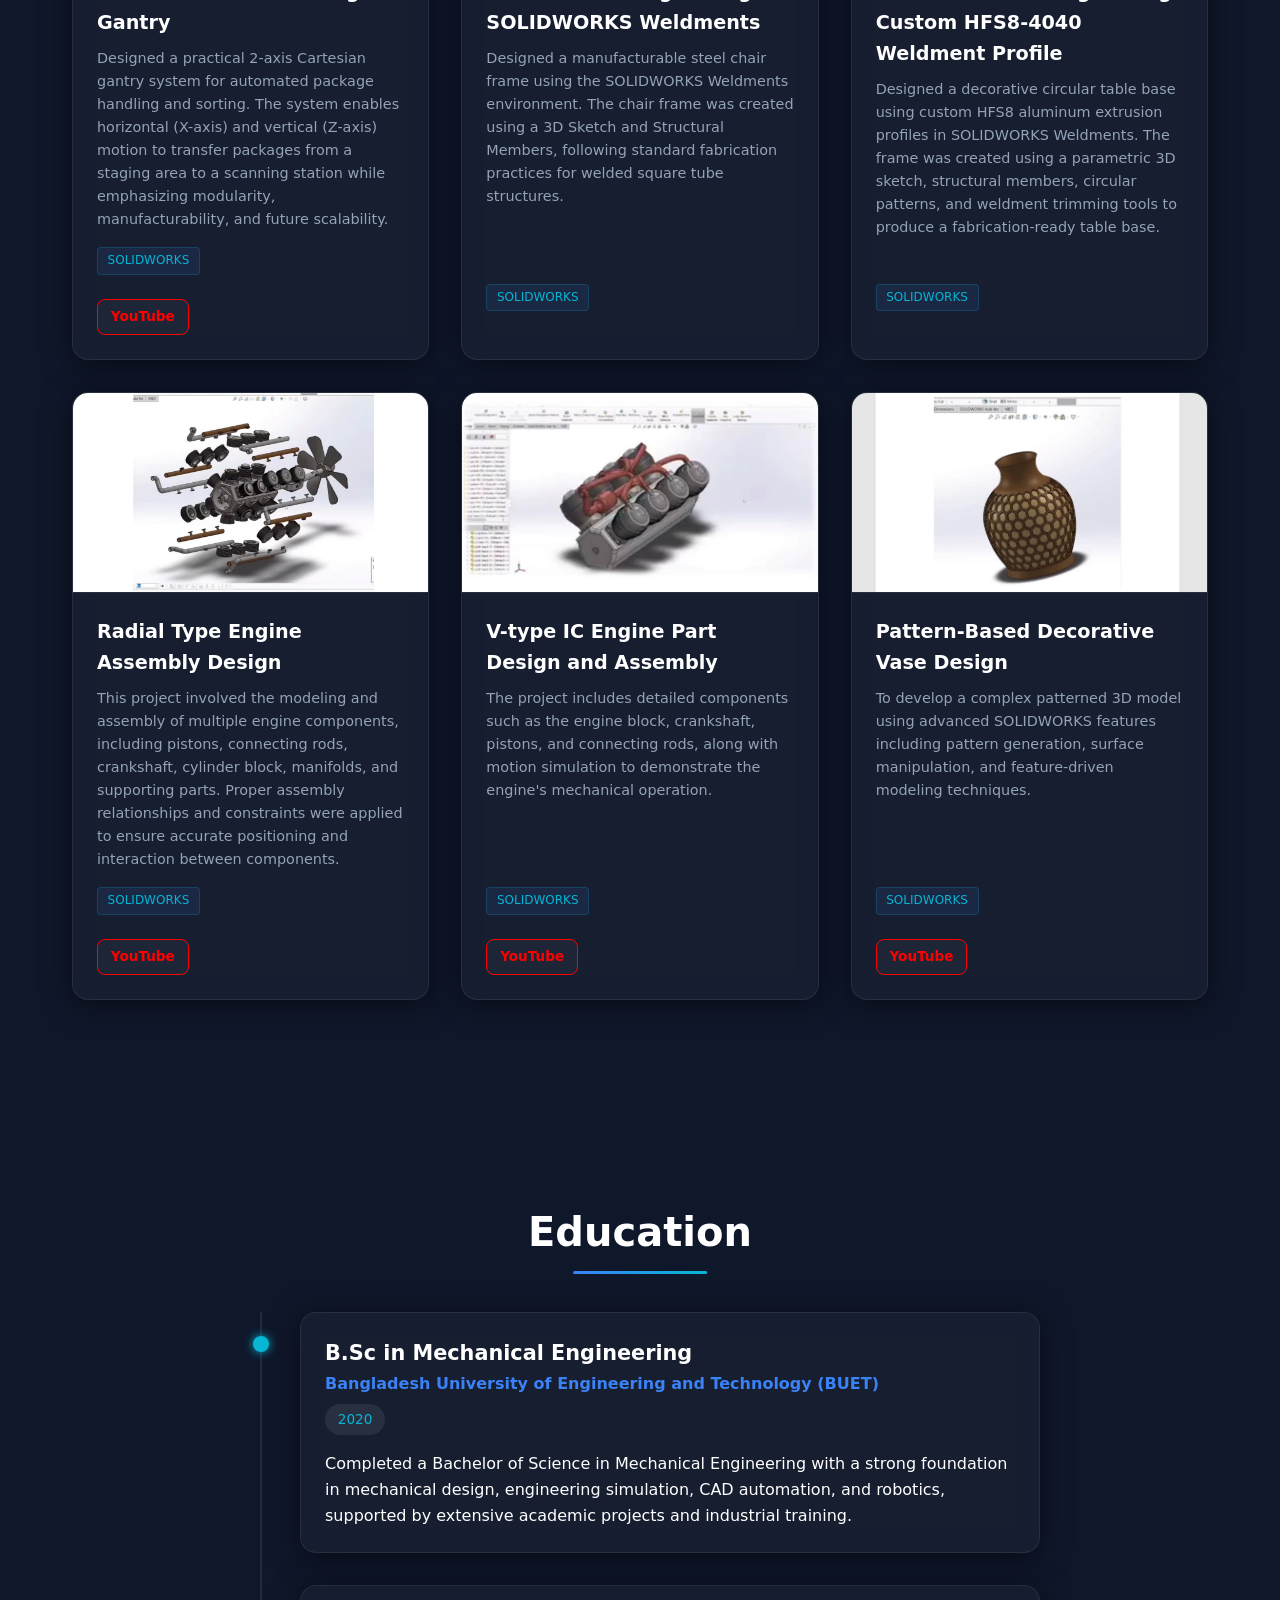
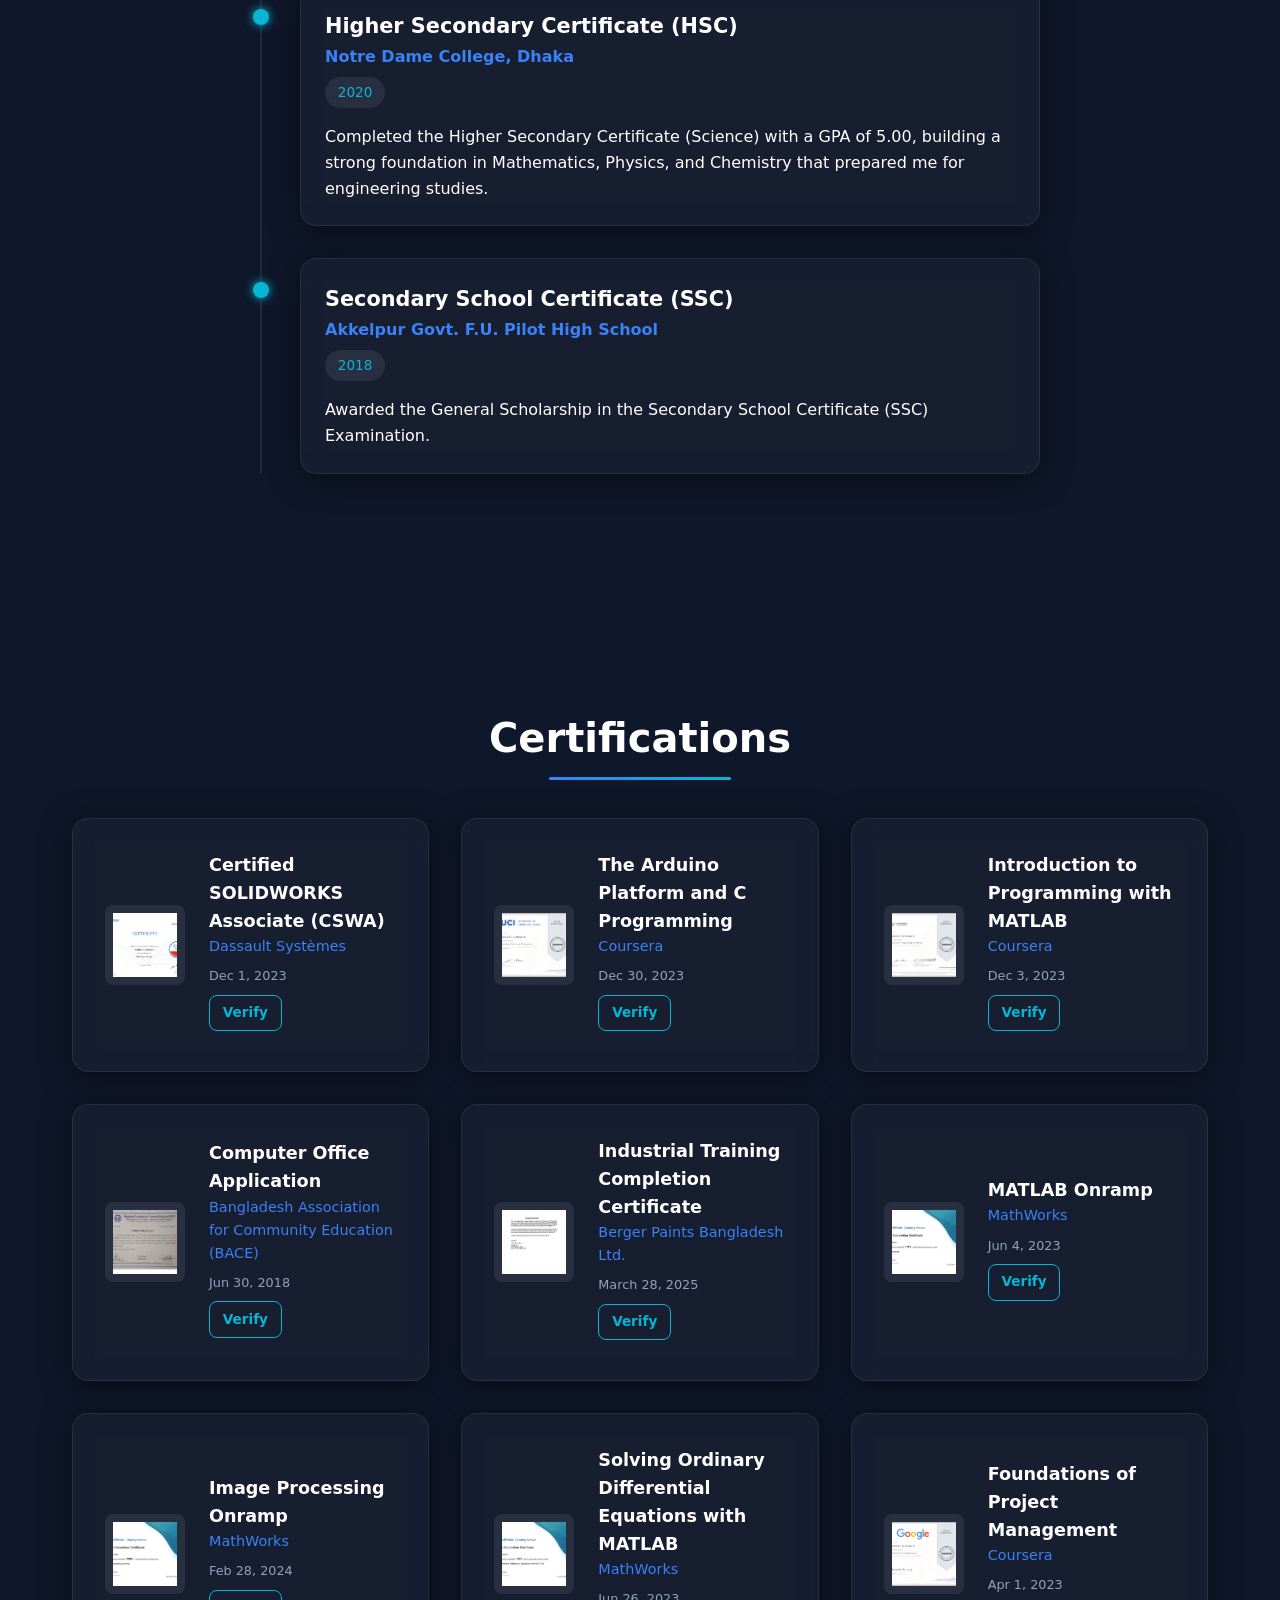
==== commit 1f5aa4ff: "Update fmt.Println message from 'Hello' to 'Goodbye'" ====
--- a/index.html
+++ b/index.html
@@ -40,6 +40,10 @@
     <main>
         <!-- Hero Section -->
         <section id="hero" class="hero-section">
+            <!-- Transparent Video Background -->
+            <video autoplay loop muted playsinline class="hero-bg-media">
+                <source src="Assets/arafatPhoto/engine4.webm" type="video/webm">
+            </video>
             <canvas id="particle-canvas"></canvas>
             <div class="hero-content">
                 <div class="hero-text animate-fade-up">
--- a/style.css
+++ b/style.css
@@ -943,7 +943,22 @@
     transition: transform 0.4s ease; /* জুম ইফেক্টের জন্য */
 }
 
+
 /* মাউস নিলে ছবির উপর সুন্দর একটি জুম ইফেক্ট হবে */
 .project-card:hover .project-img {
     transform: scale(1.05); 
-}+}
+
+/* Hero Background Media (Video or SVG) */
+.hero-bg-media {
+    position: absolute;
+    top: 0;
+    left: 0;
+    width: 90%;
+    height: 100%;
+    object-fit: cover; /* এটি 1920x1080 রেশিও ঠিক রেখে পুরো স্ক্রিন কভার করবে */
+    z-index: -2; /* particle-canvas (যার z-index: -1) এর পেছনে রাখার জন্য */
+    opacity: 0.10; /* তোমার সামনের টেক্সট যেন স্পষ্টভাবে পড়া যায়, তাই অপাসিটি কমিয়ে দেওয়া হলো */
+    pointer-events: none; /* মাউস ইভেন্টগুলো যেন ভিডিওতে আটকে না যায় */
+
+}
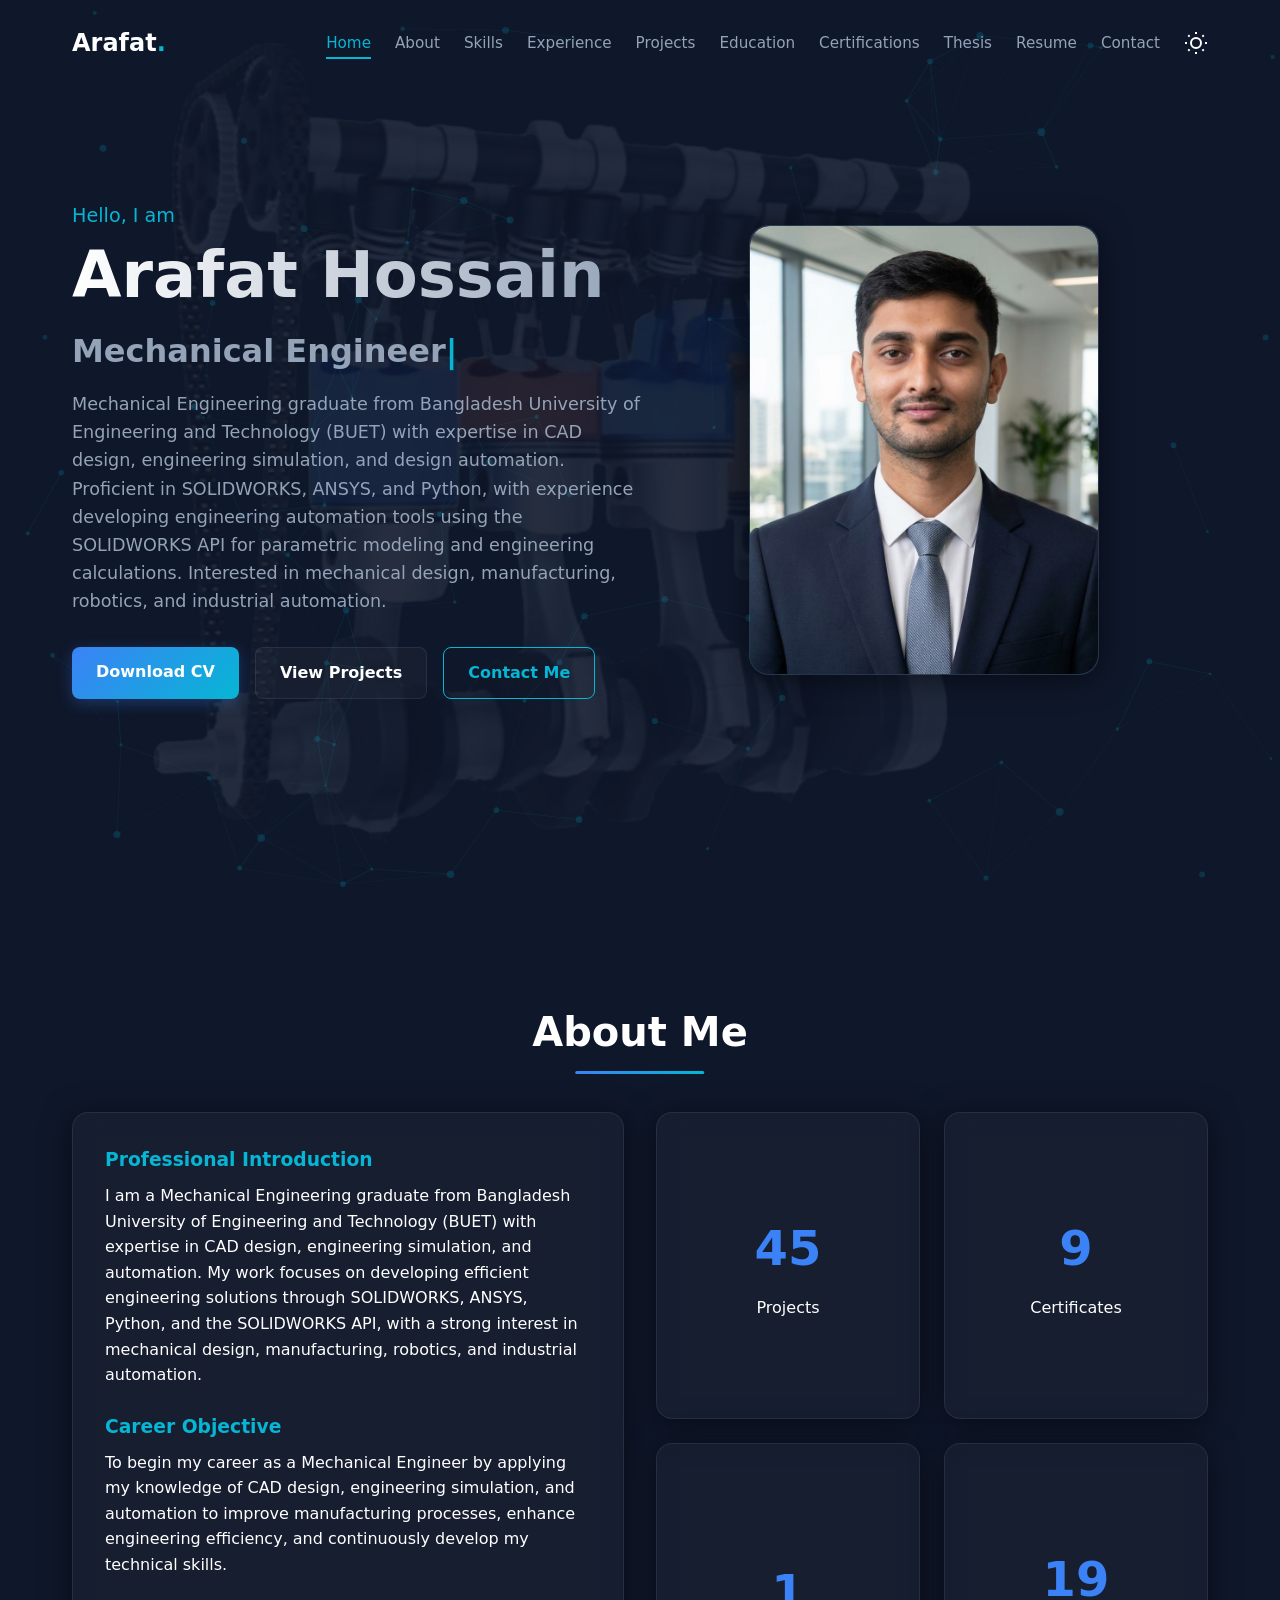
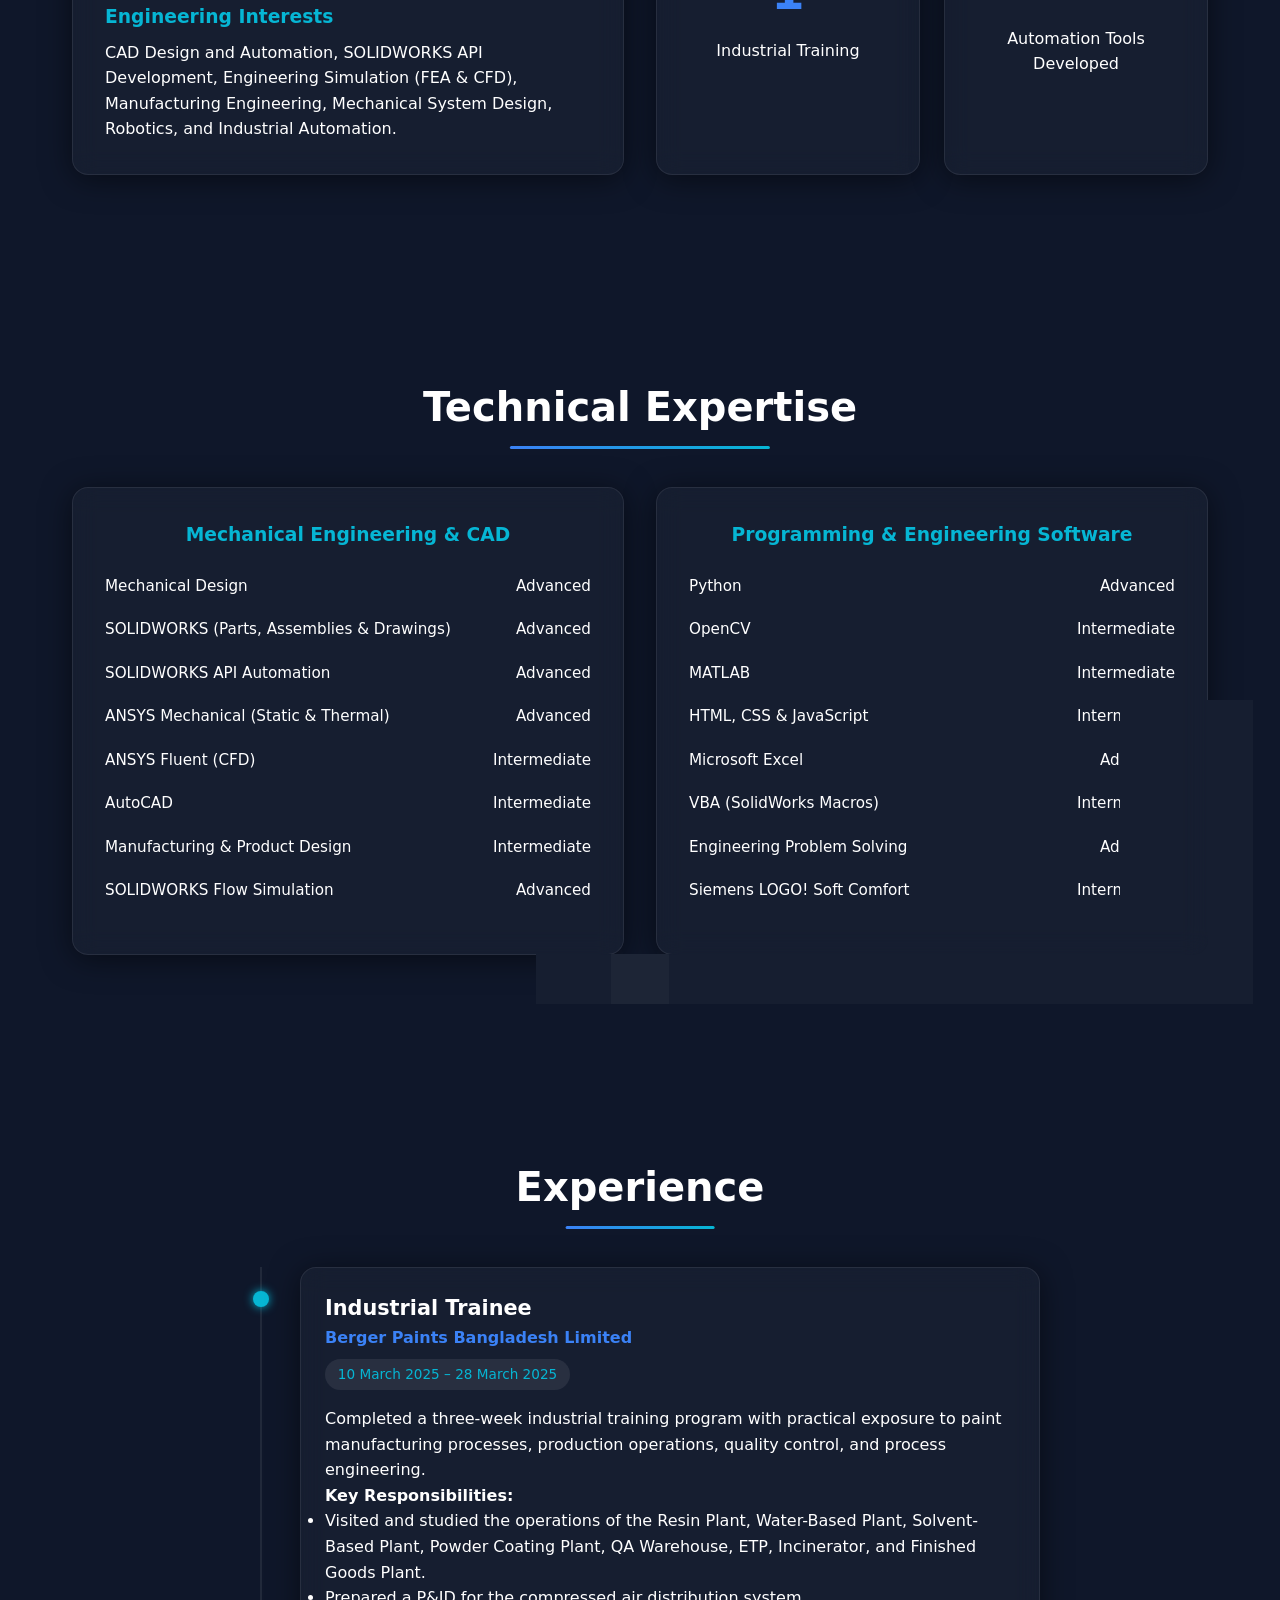
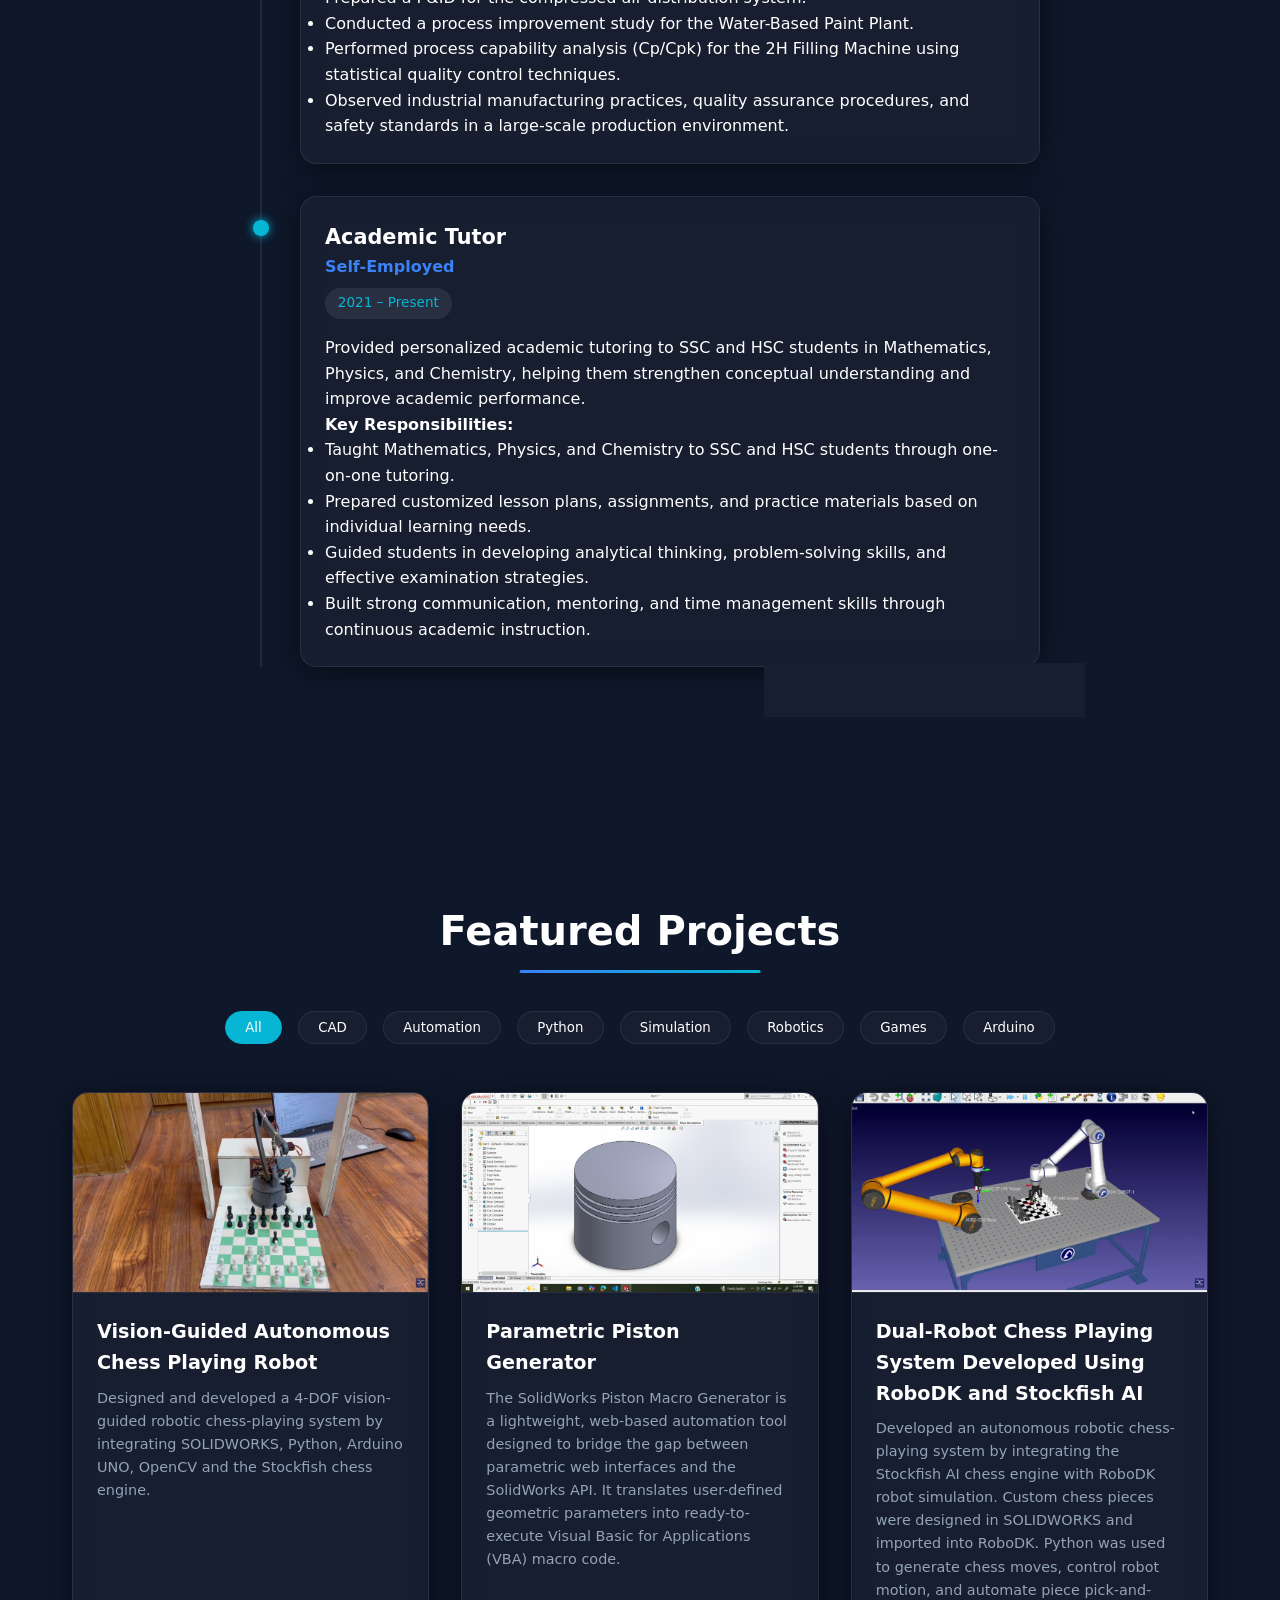
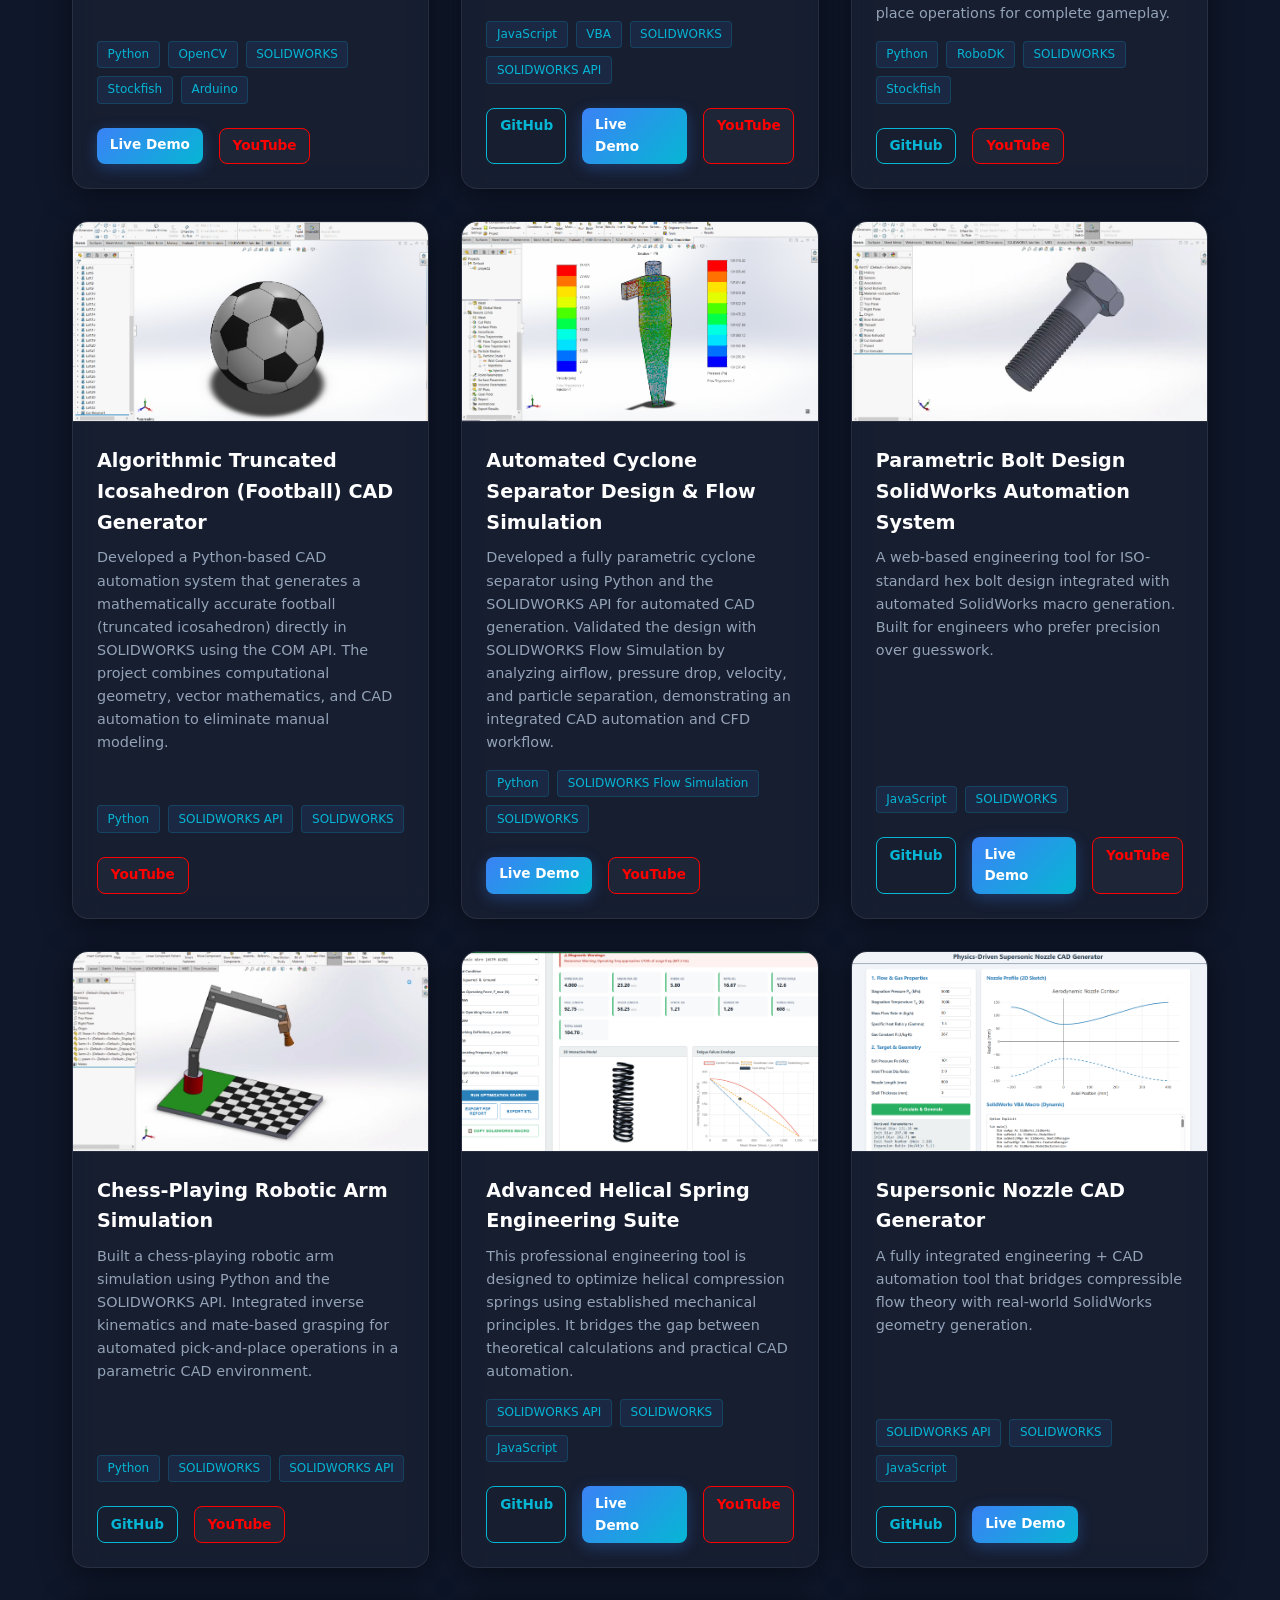
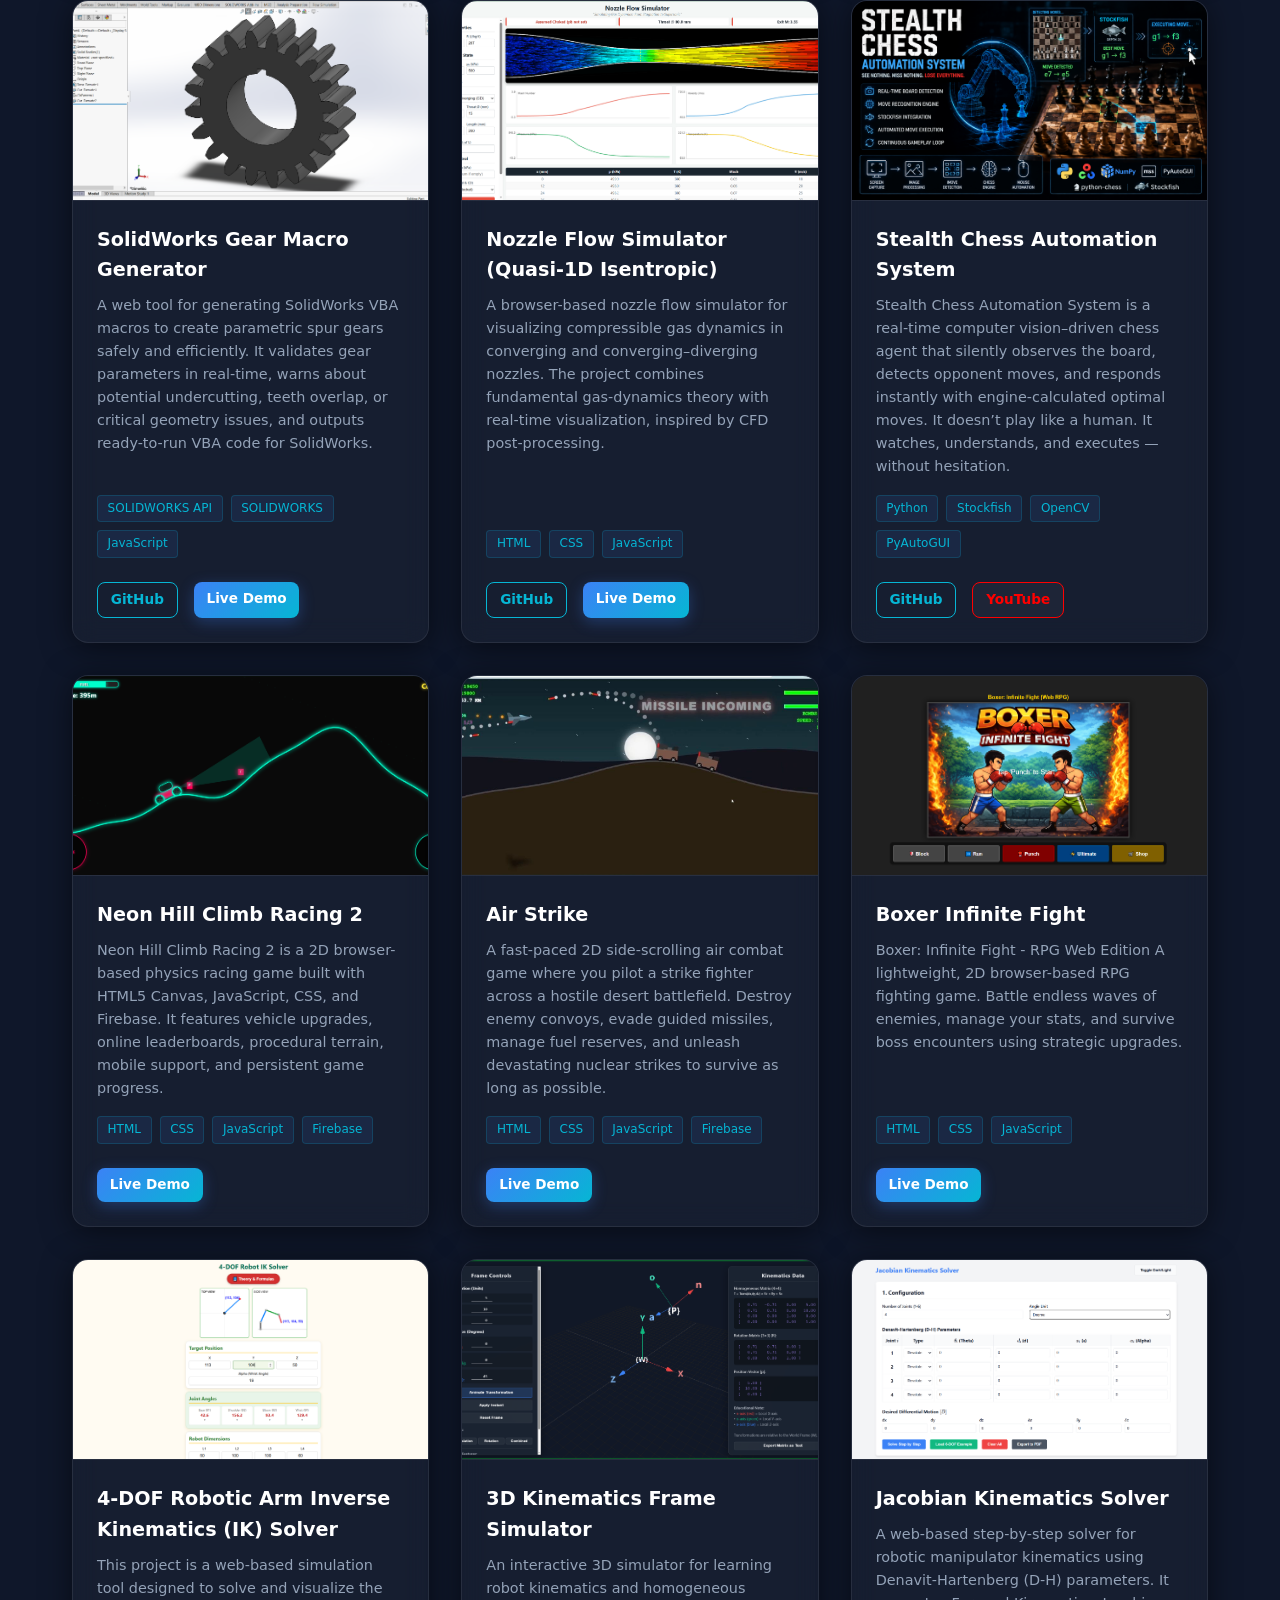
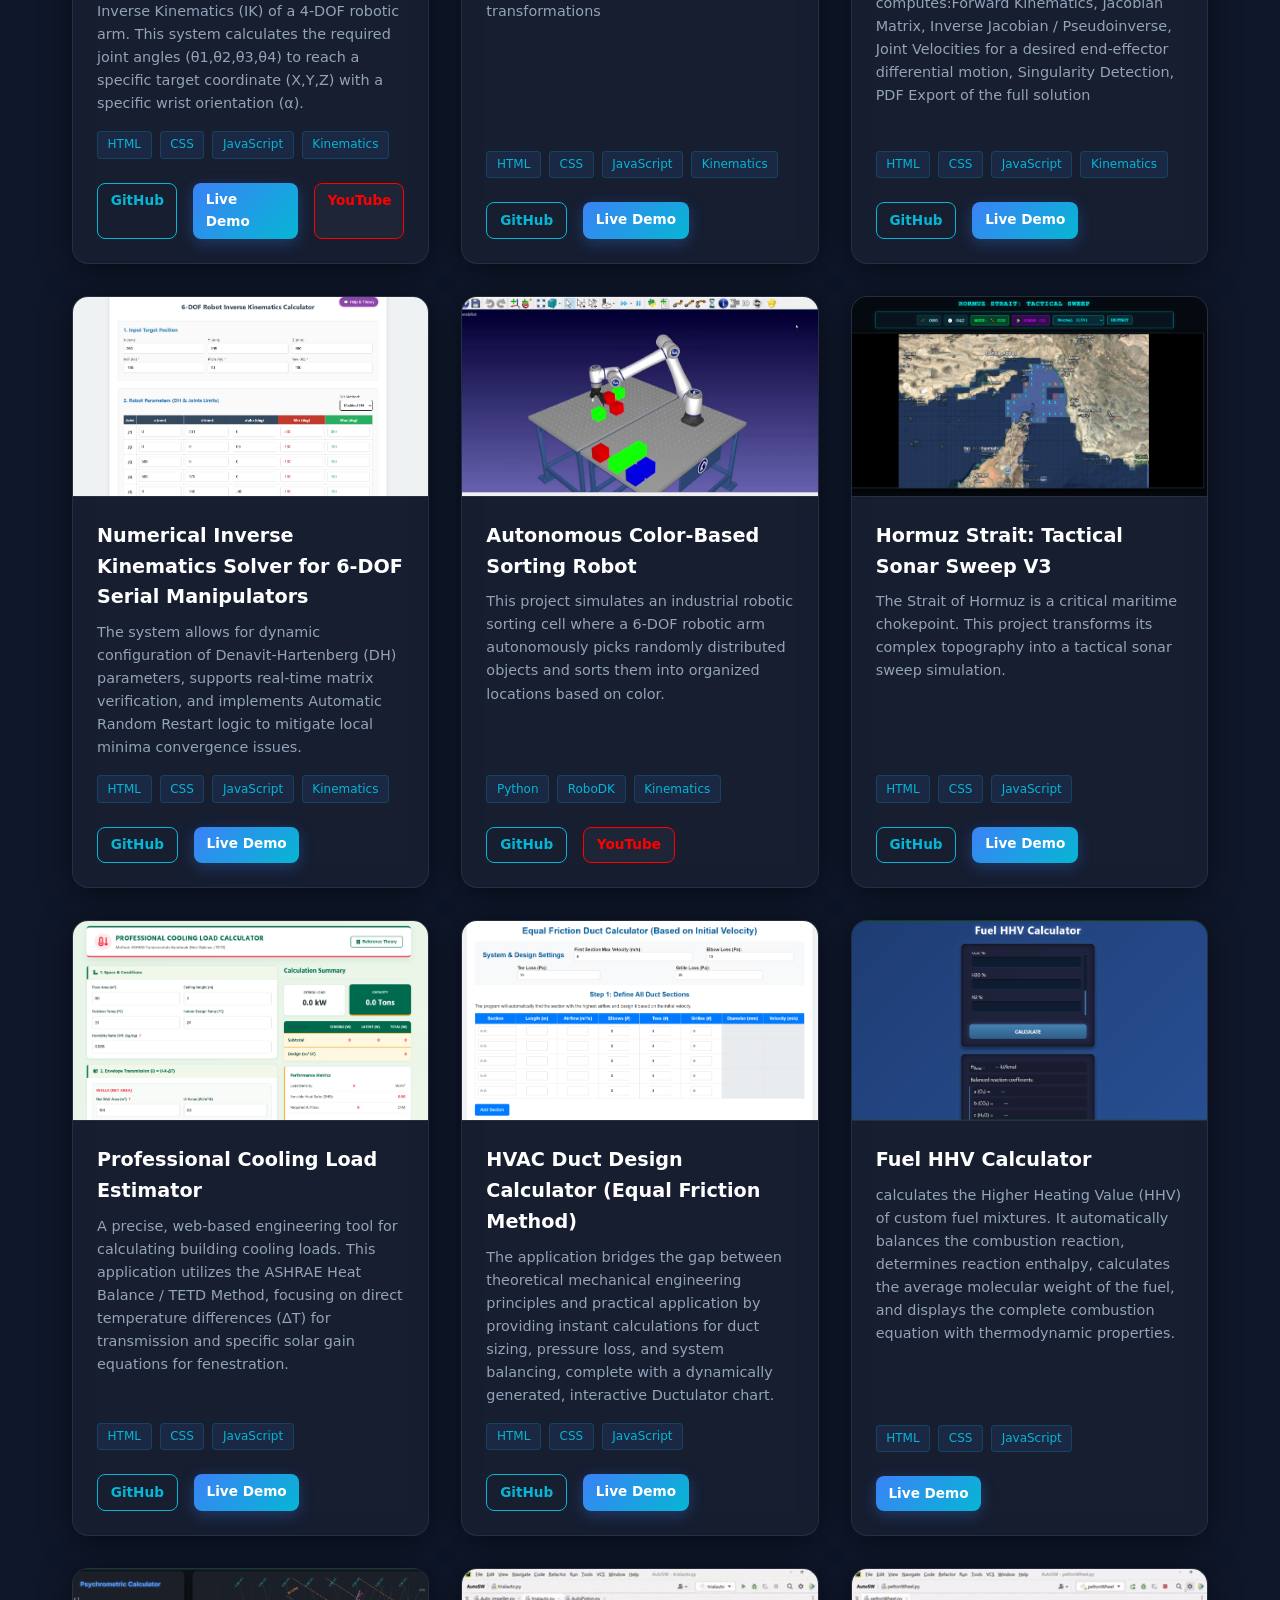
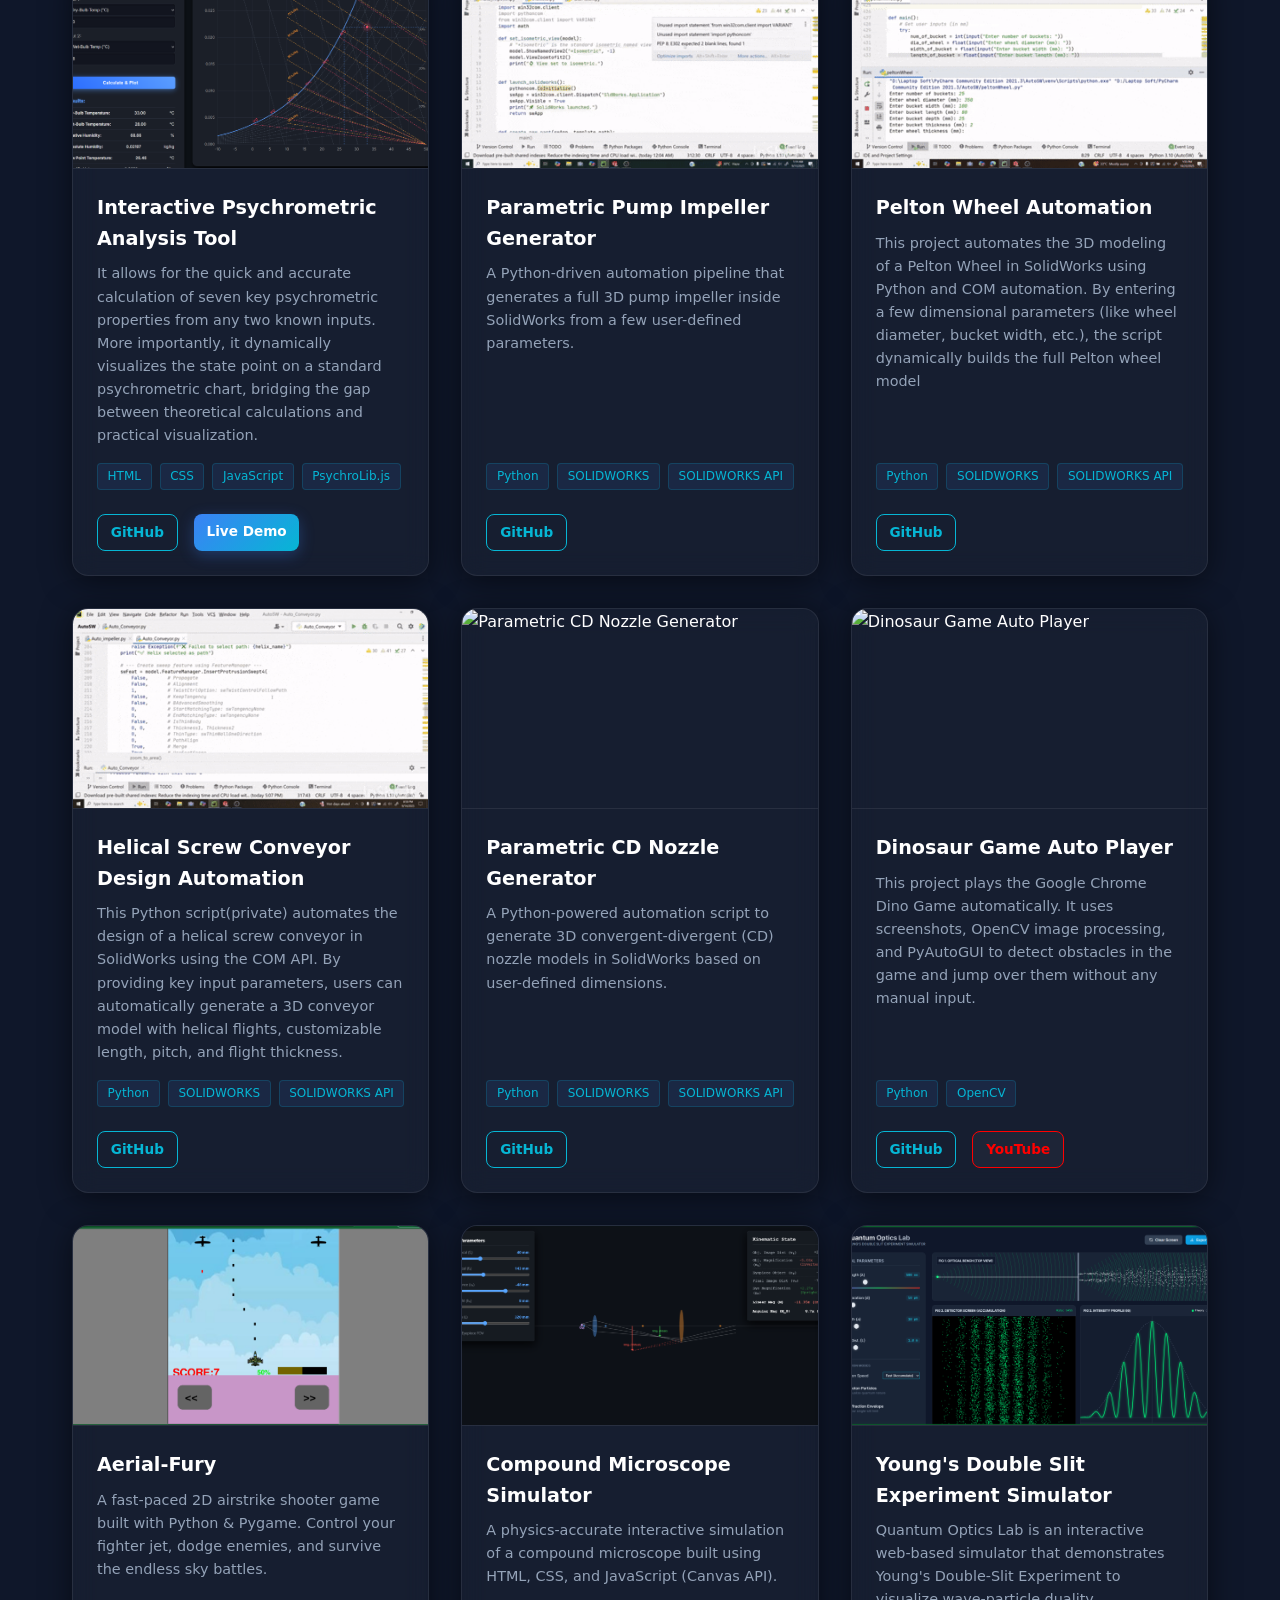
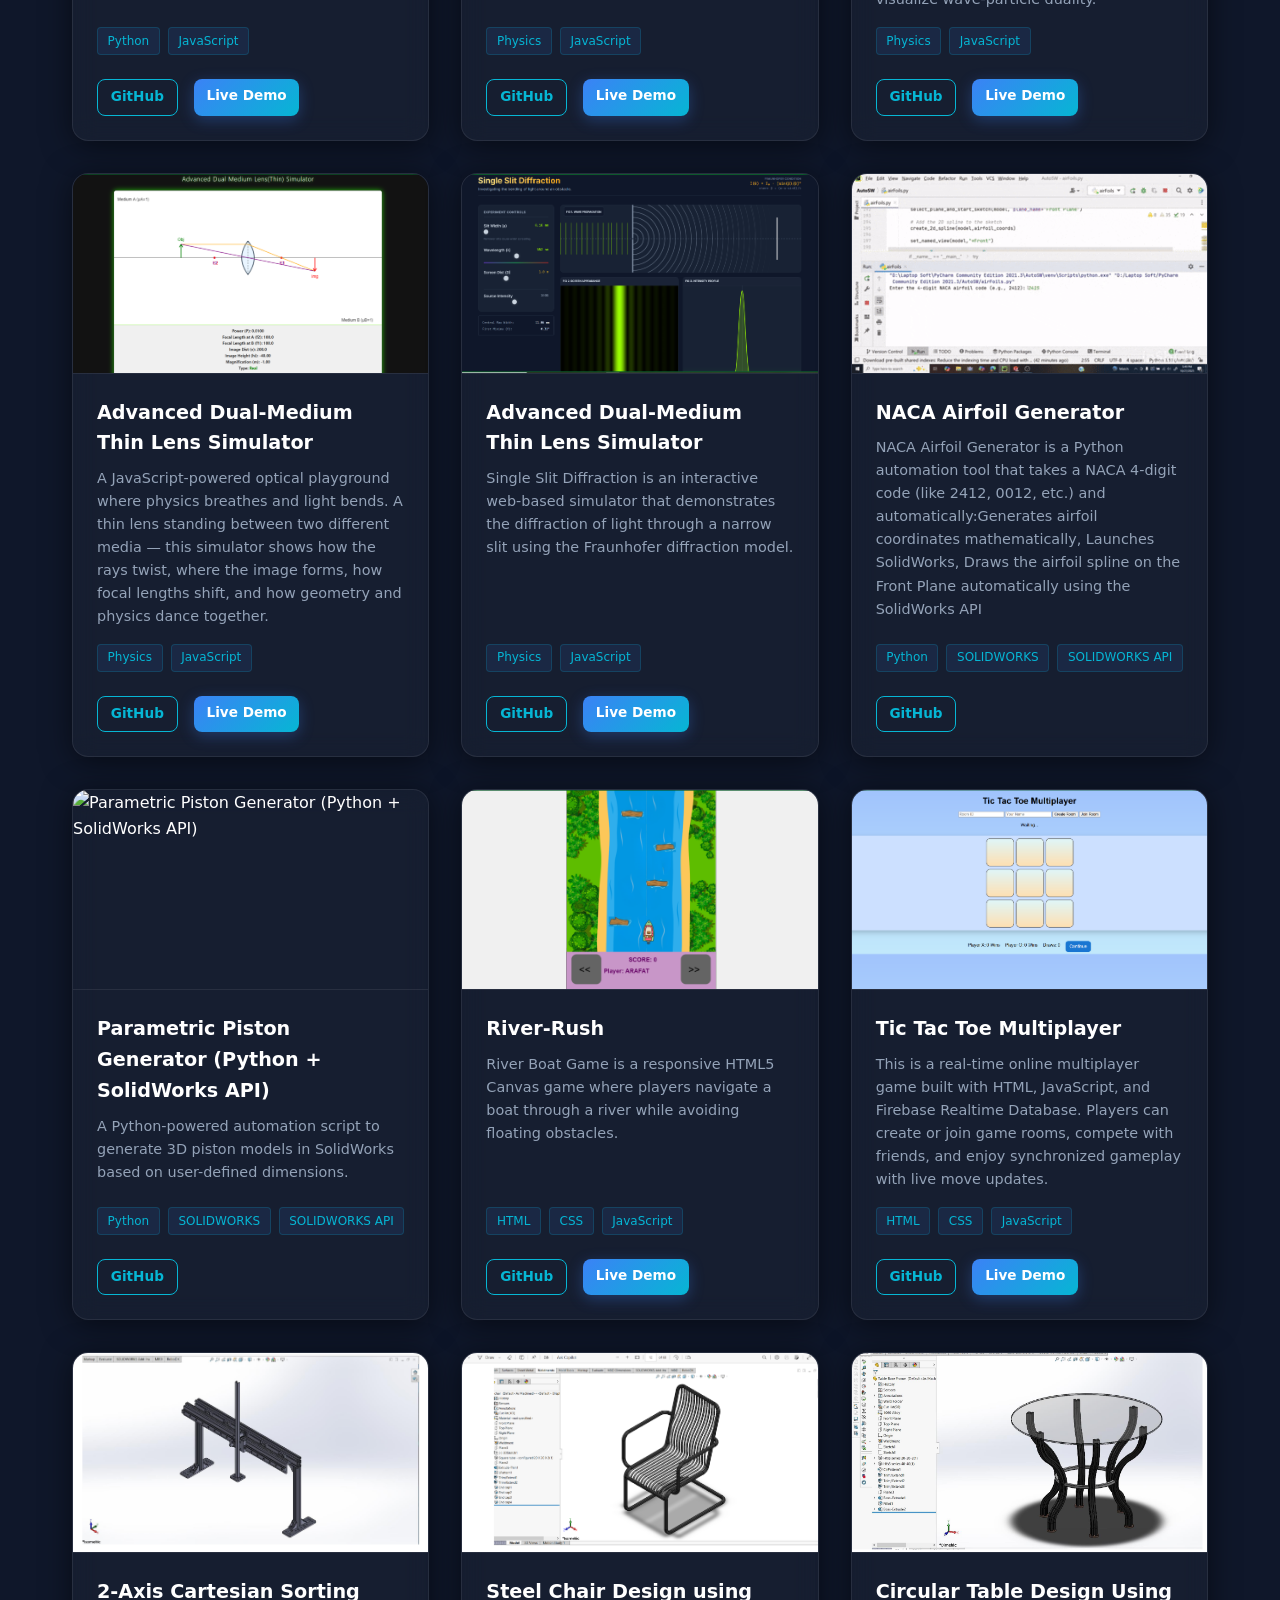
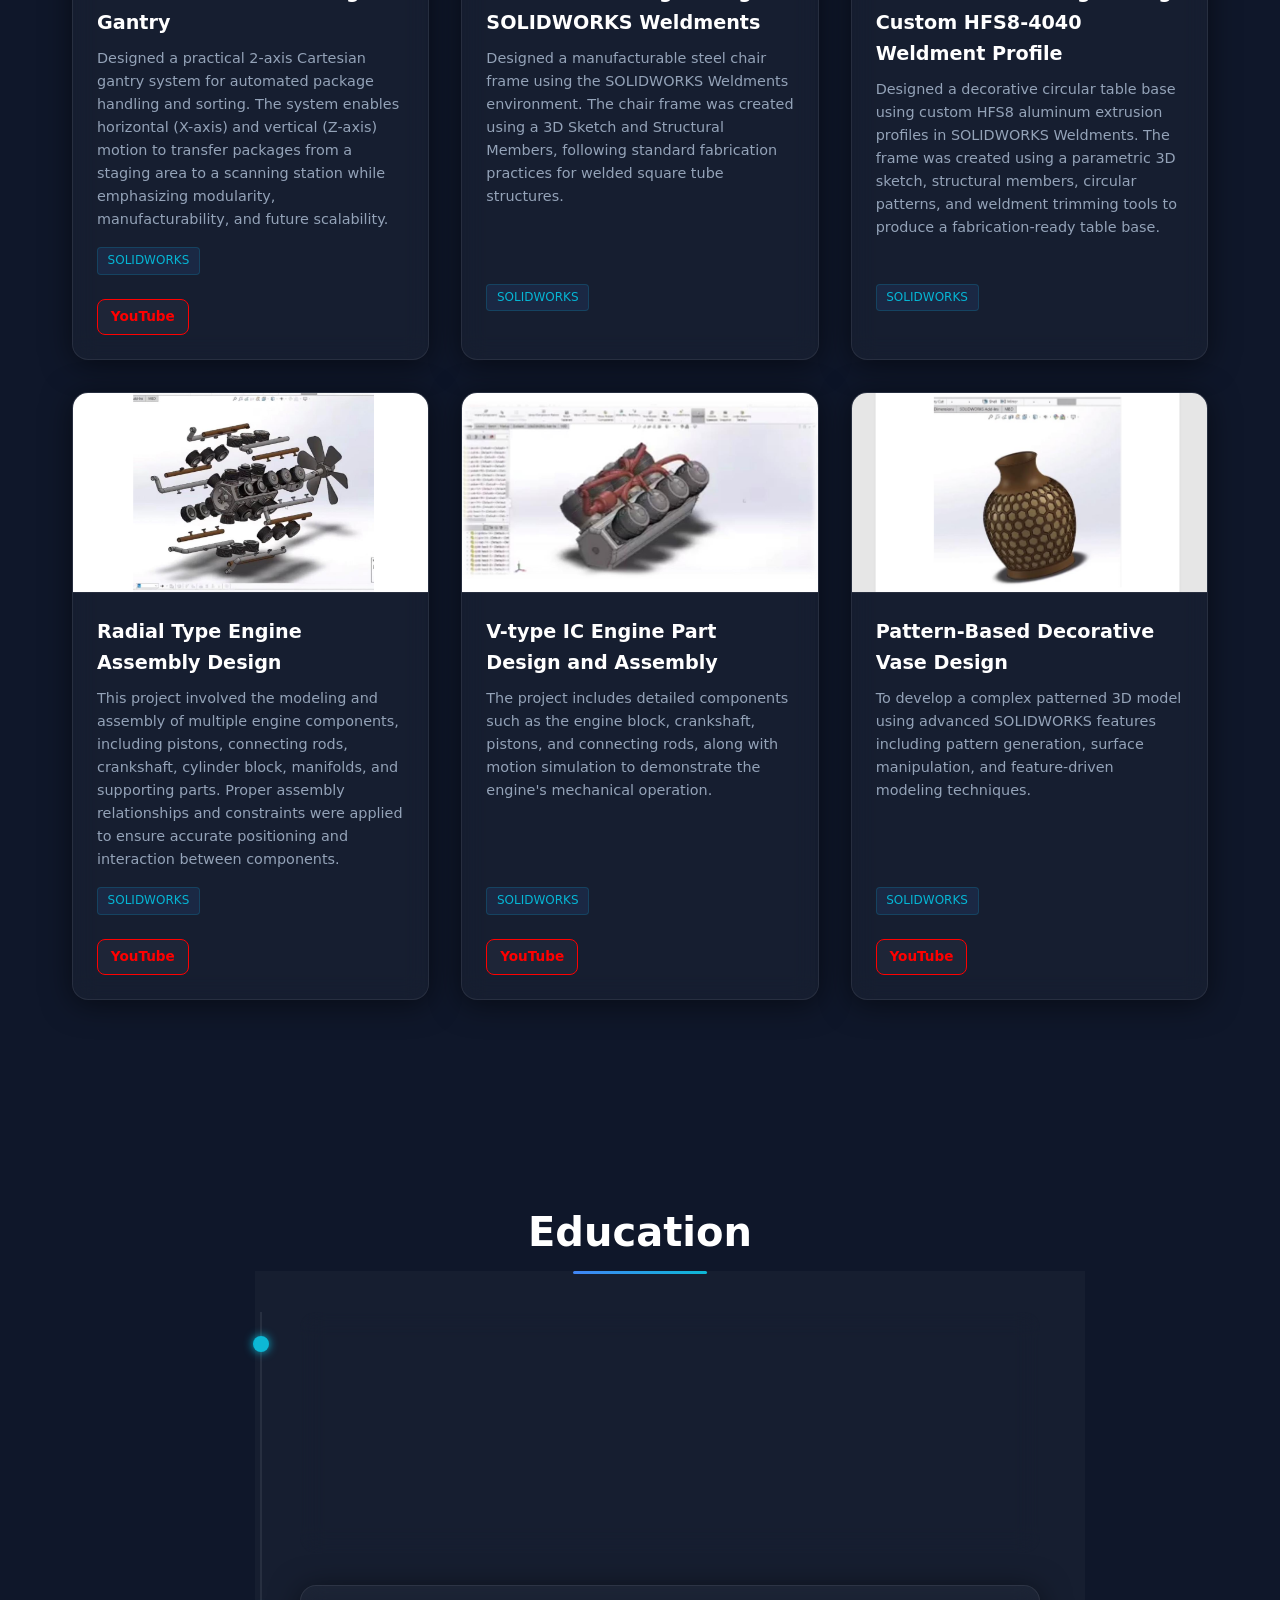
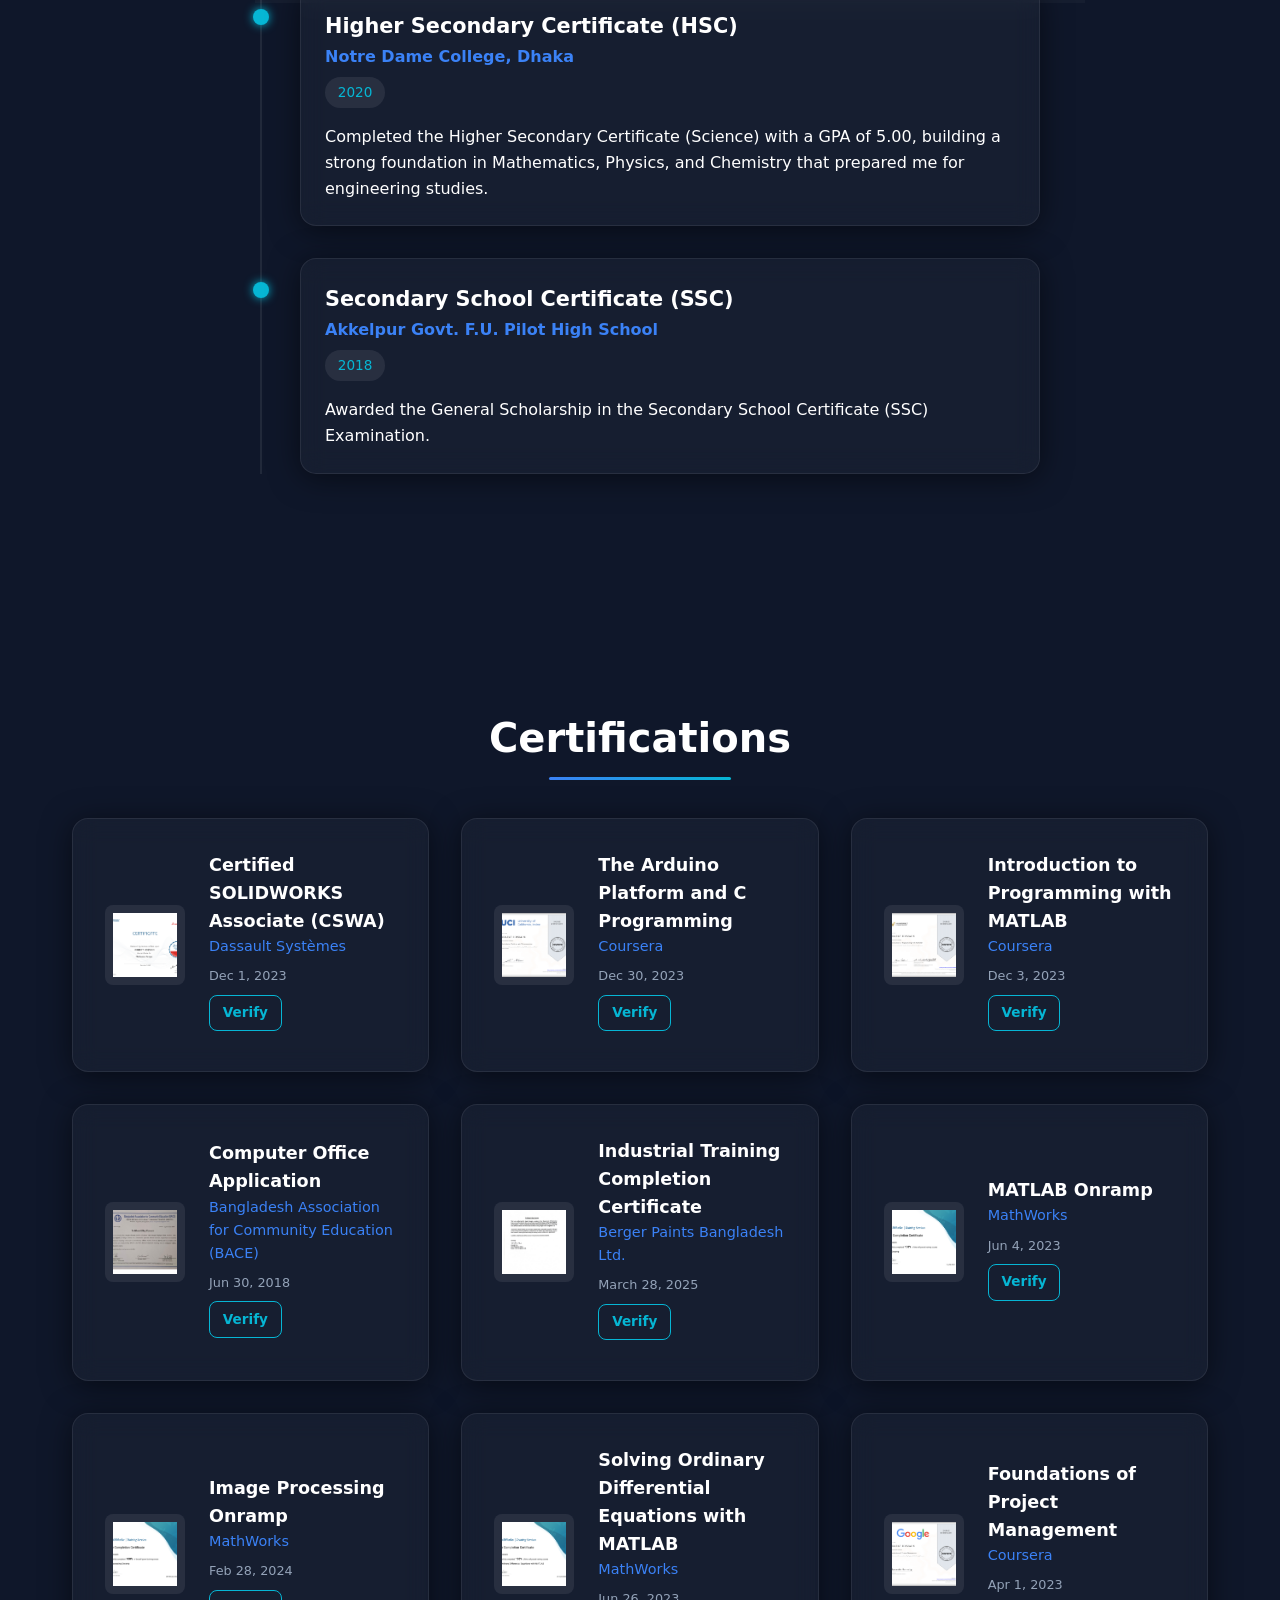
==== commit d7691f87: "Update print statement from 'Hello' to 'Goodbye'" ====
--- a/index.html
+++ b/index.html
@@ -40,7 +40,7 @@
     <main>
         <!-- Hero Section -->
         <section id="hero" class="hero-section">
-            <!-- Transparent Video Background -->
+            <!-- Transparent engine Video Background -->
             <video autoplay loop muted playsinline class="hero-bg-media">
                 <source src="Assets/arafatPhoto/engine4.webm" type="video/webm">
             </video>
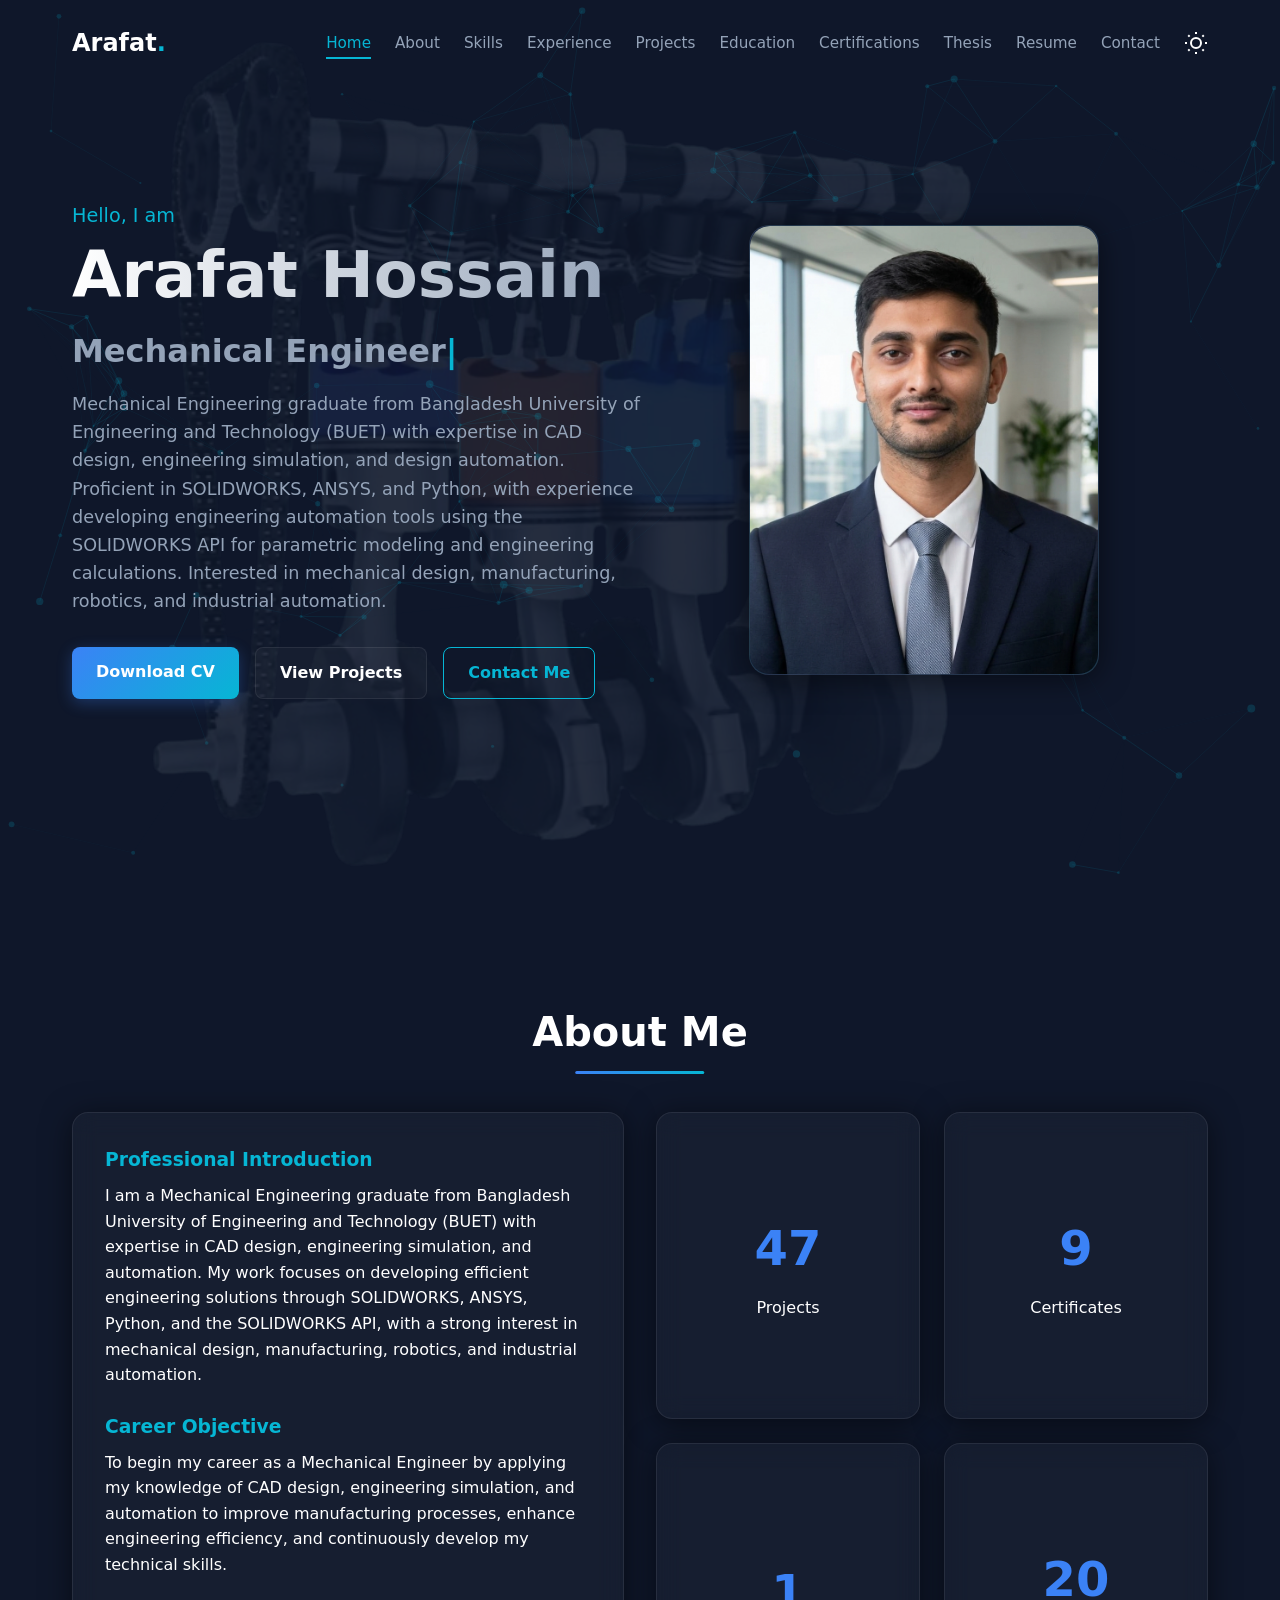
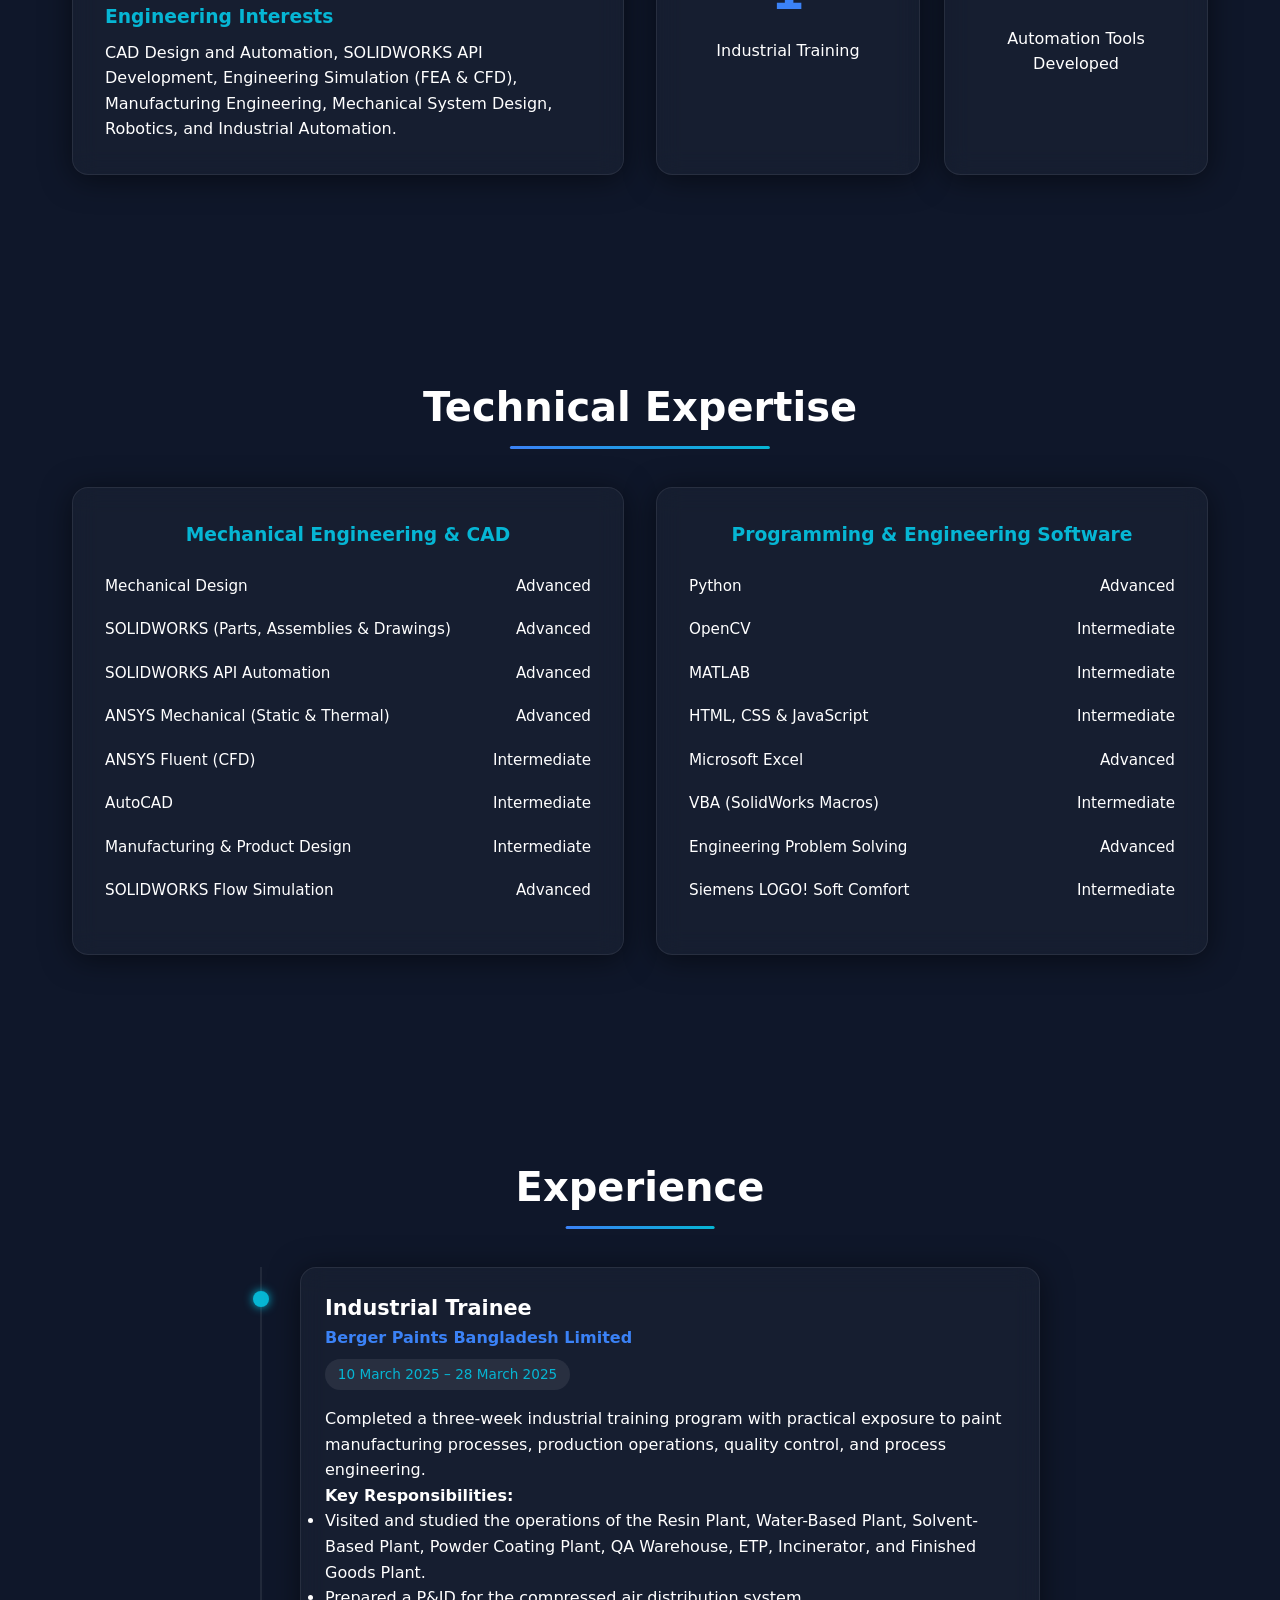
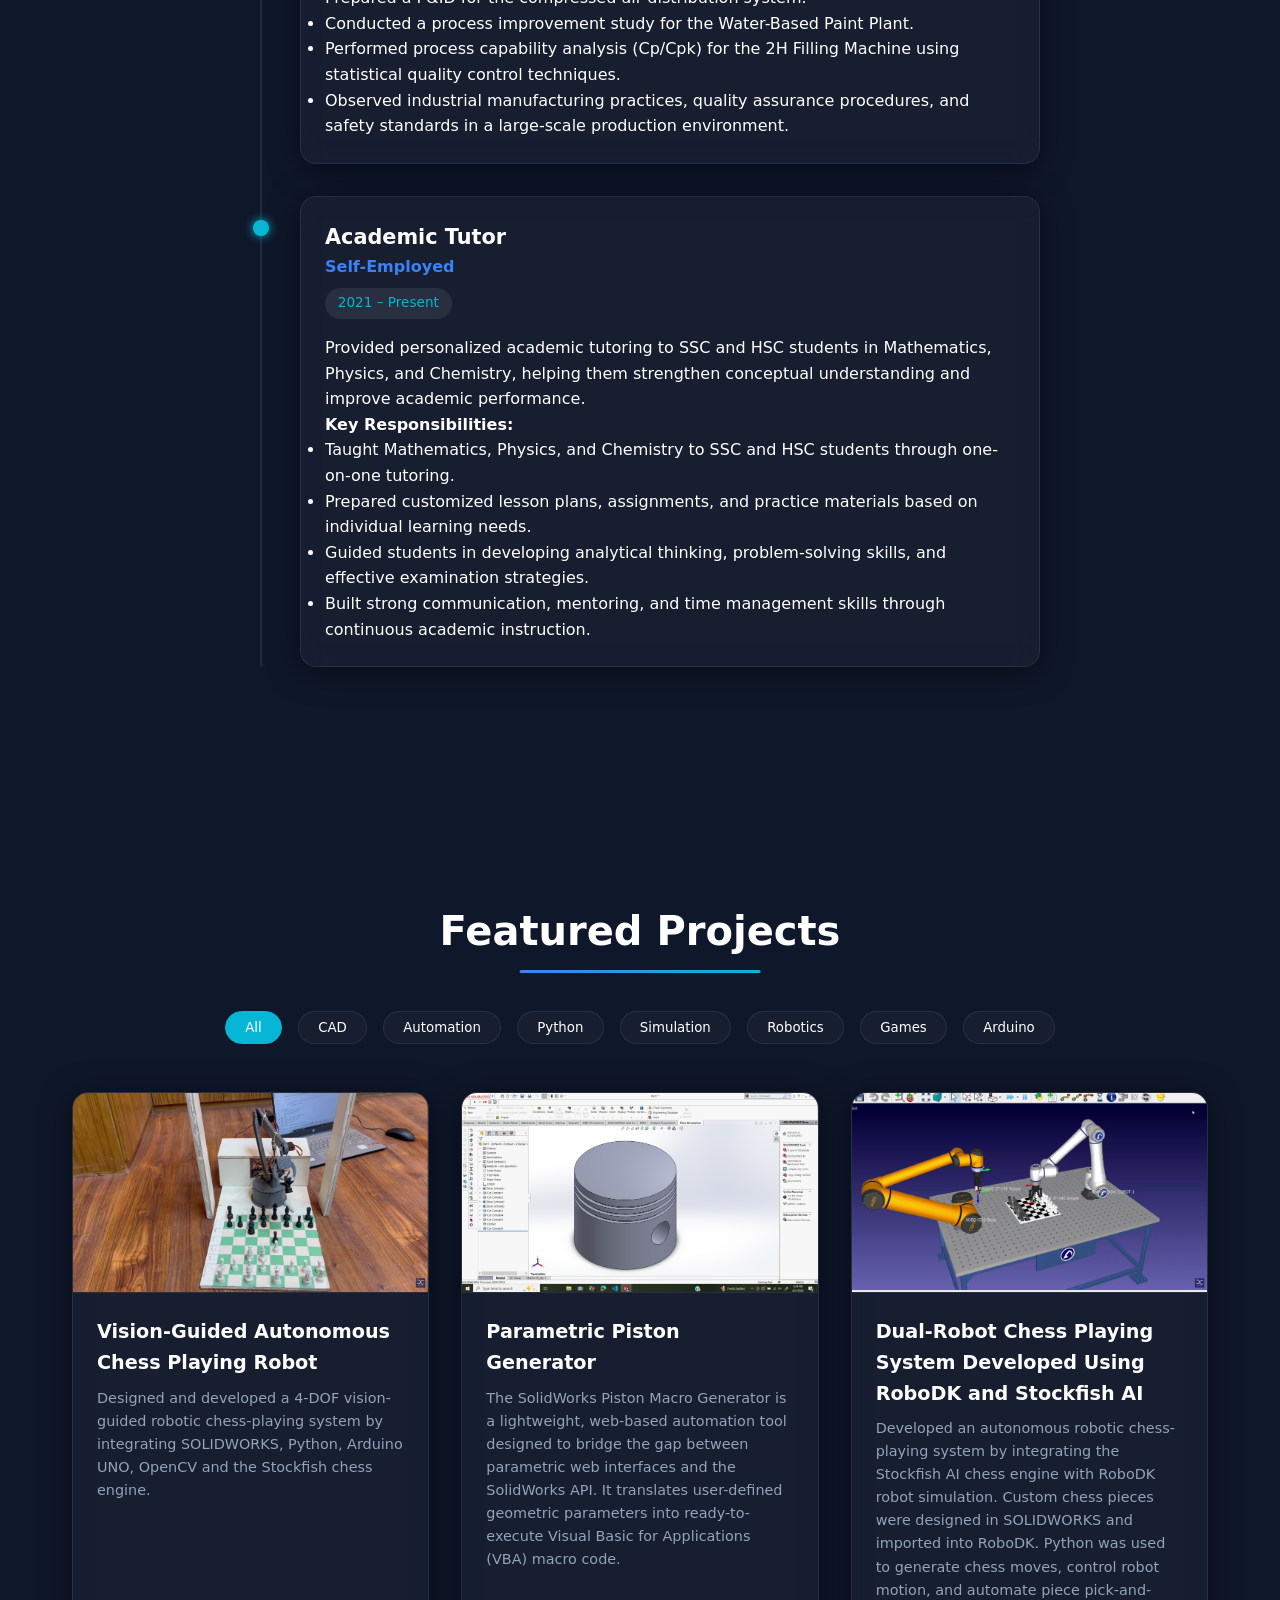
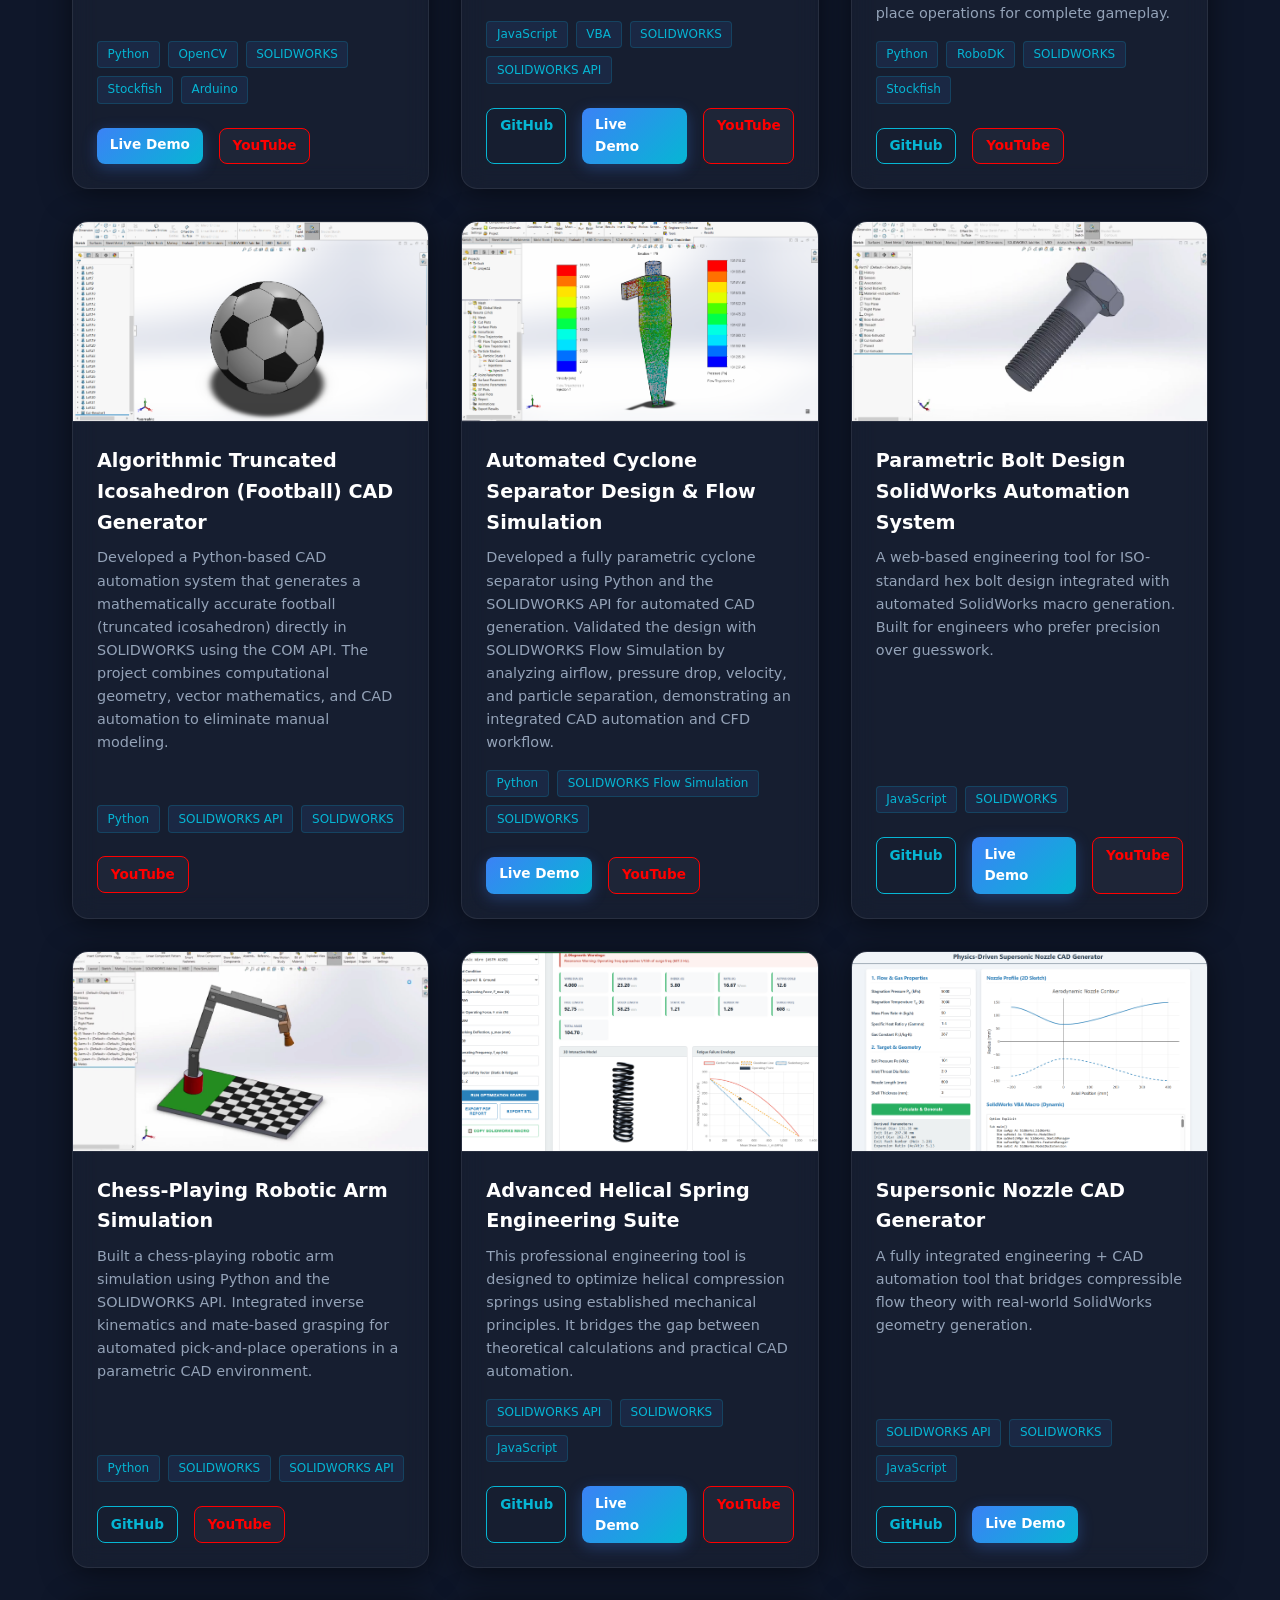
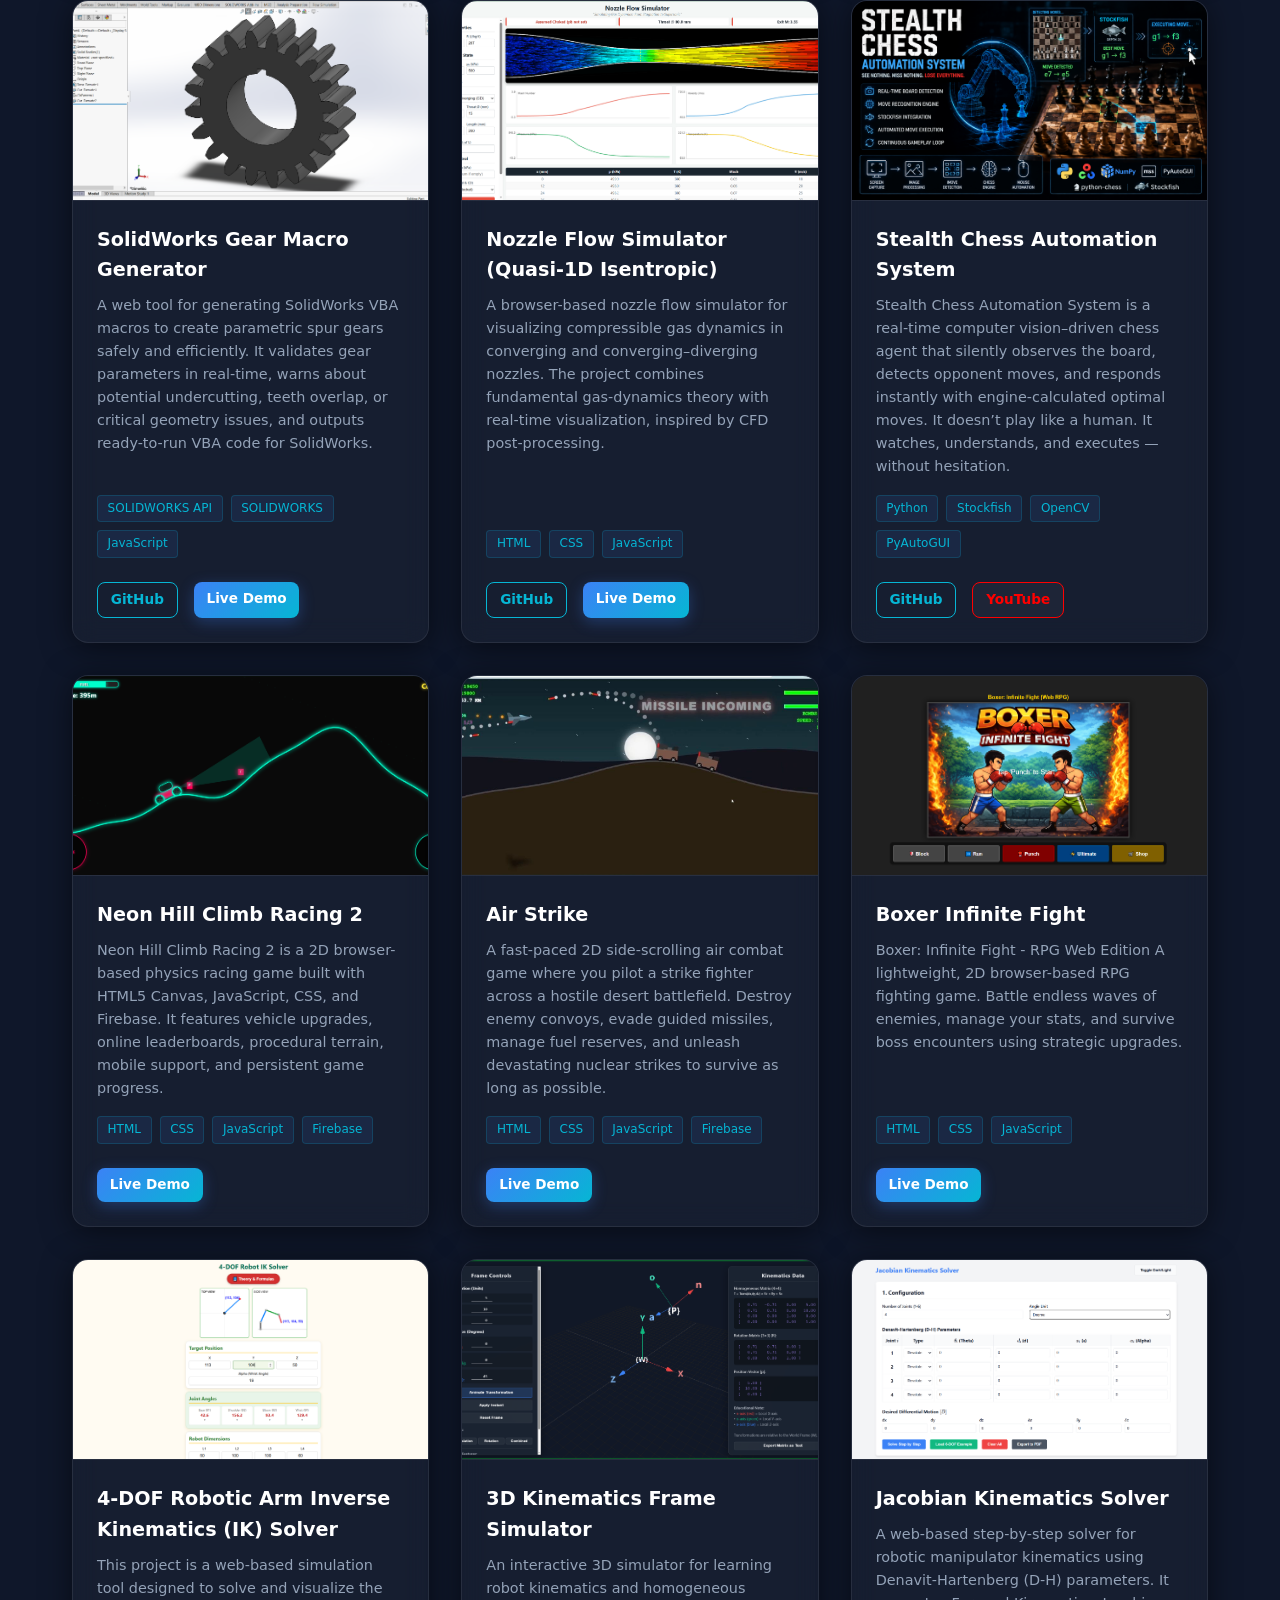
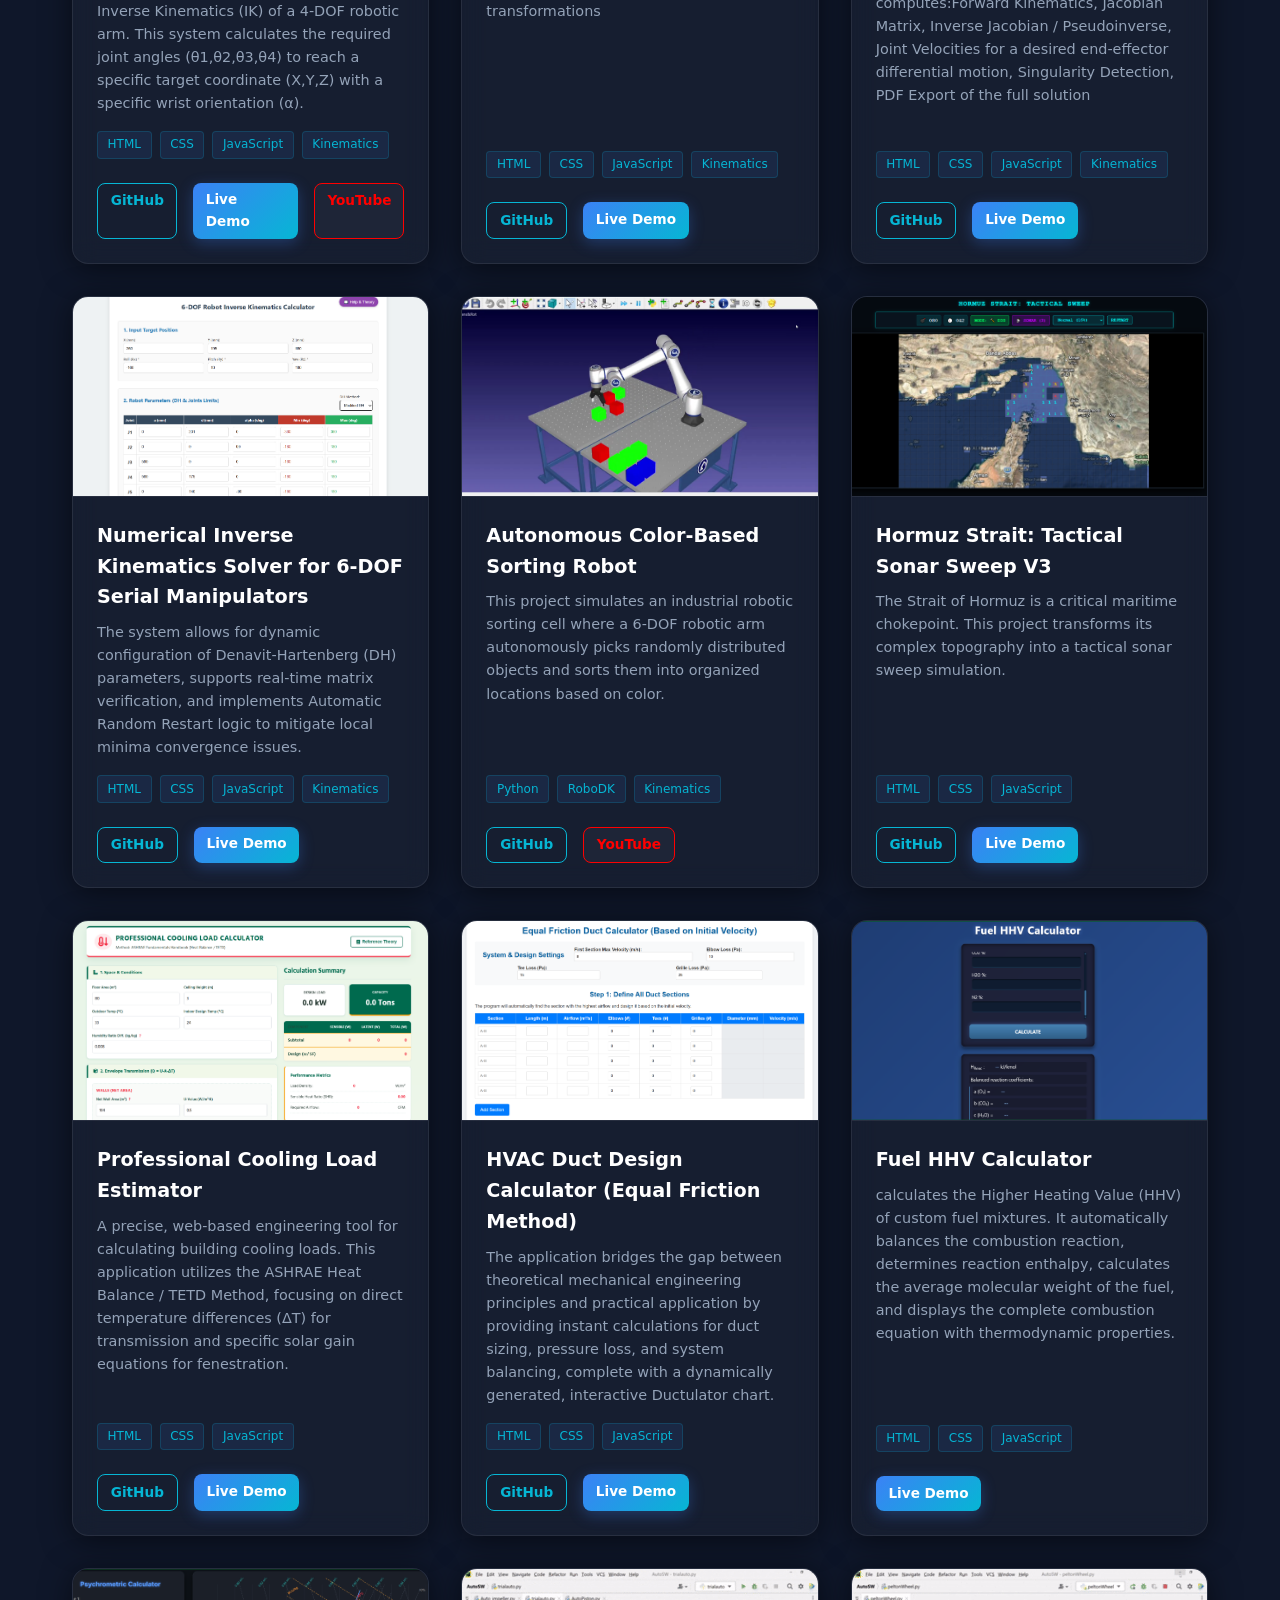
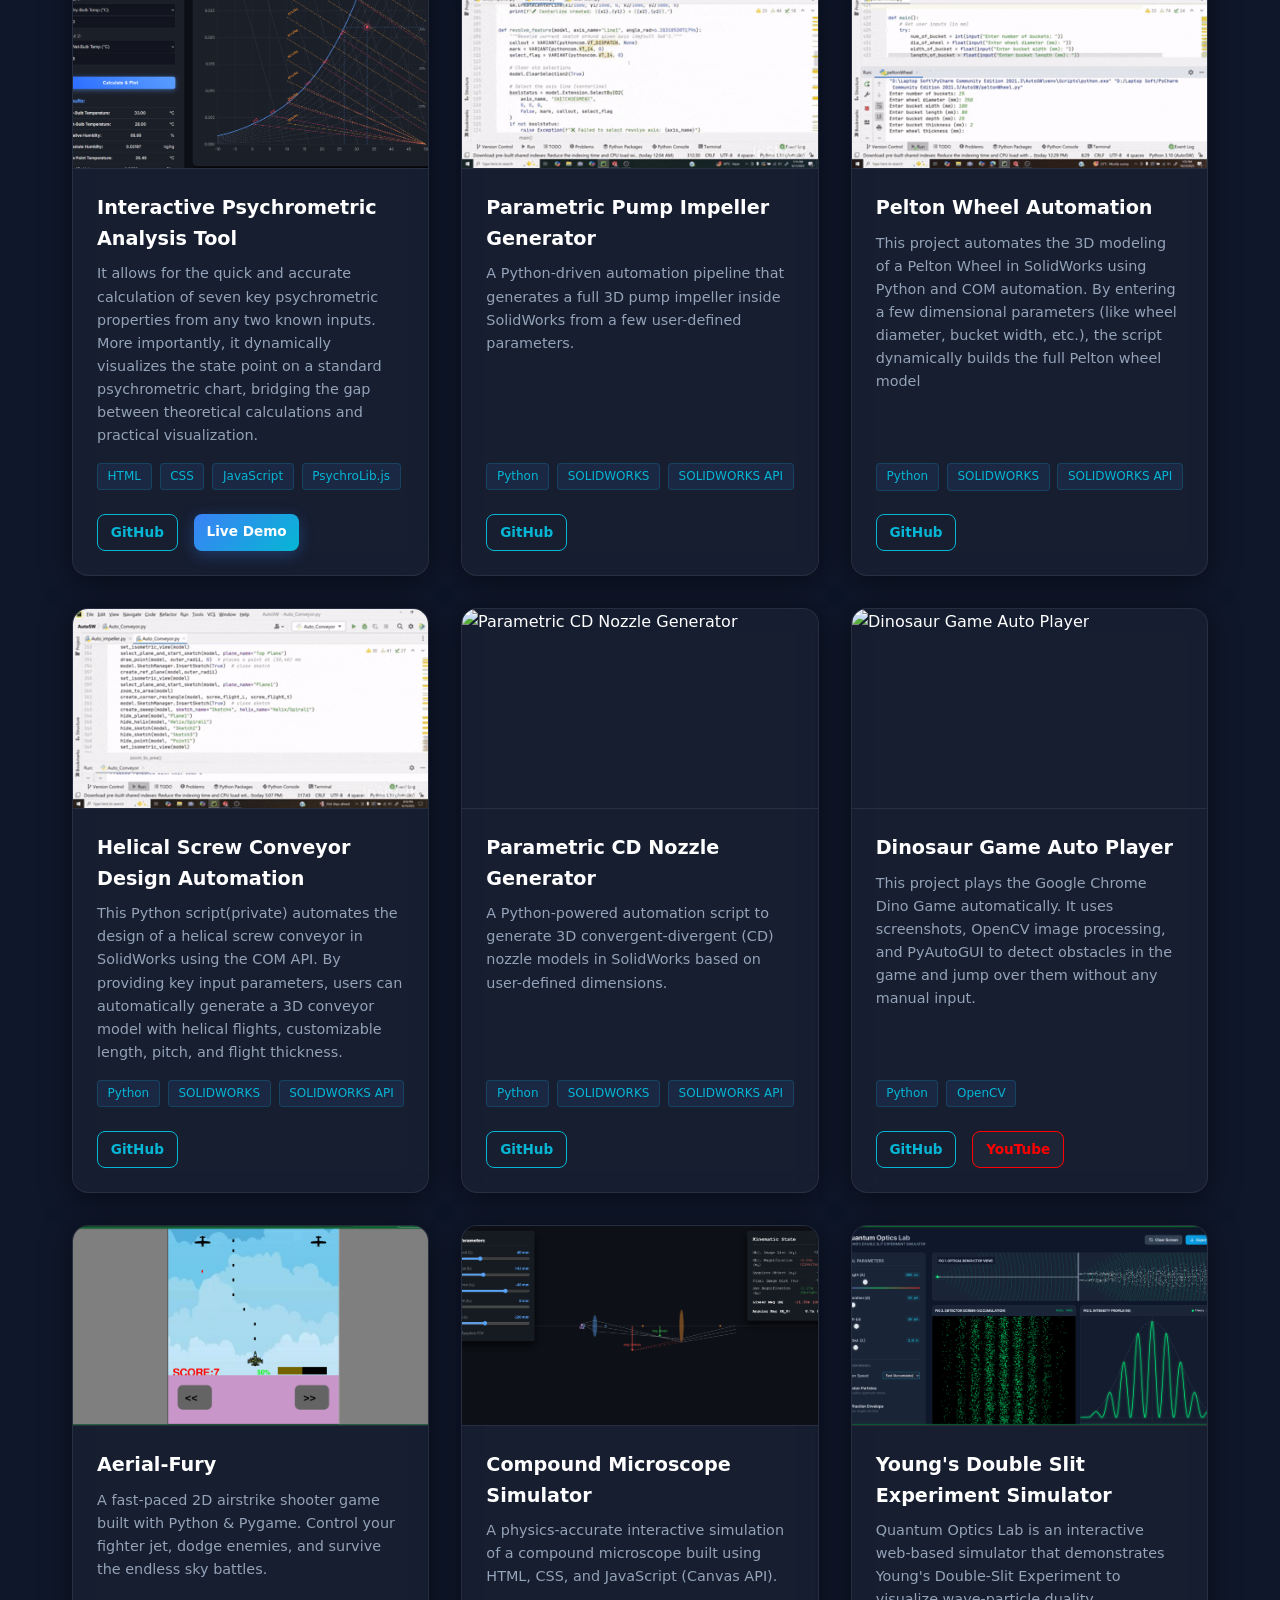
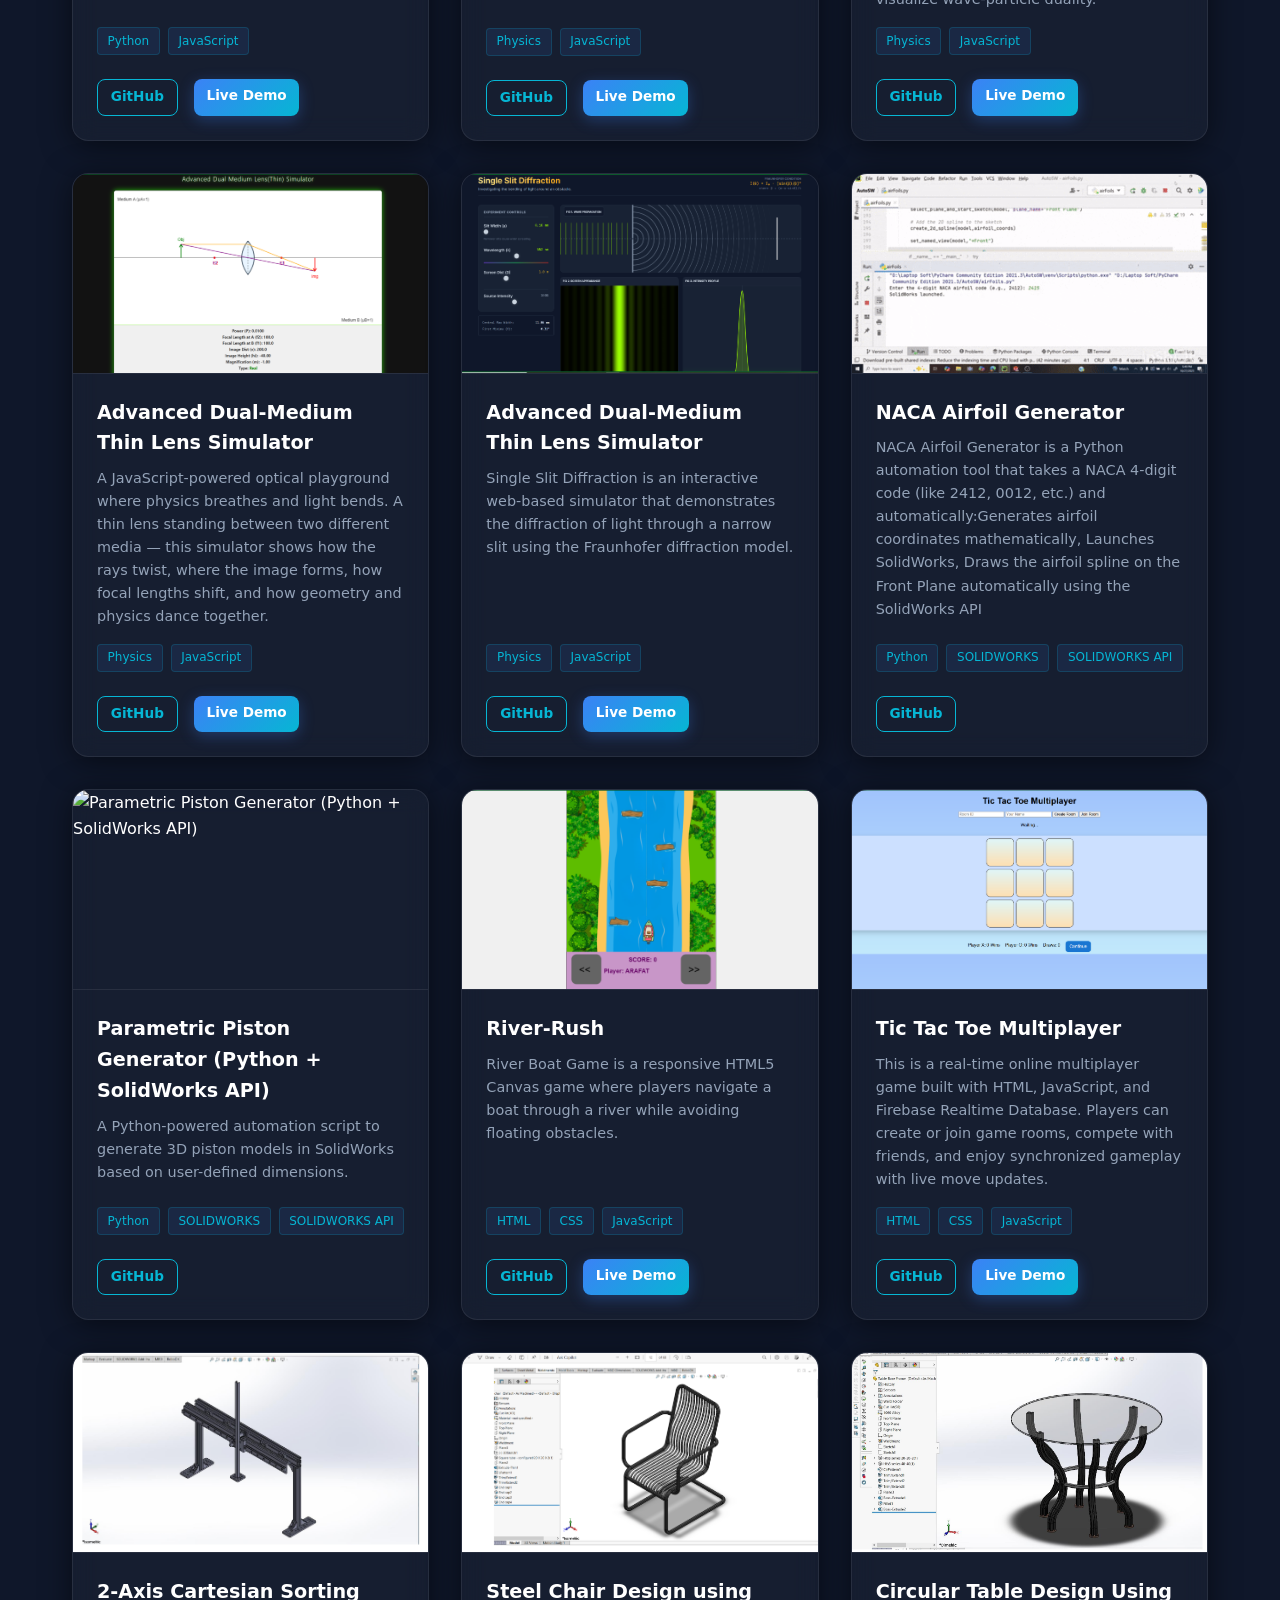
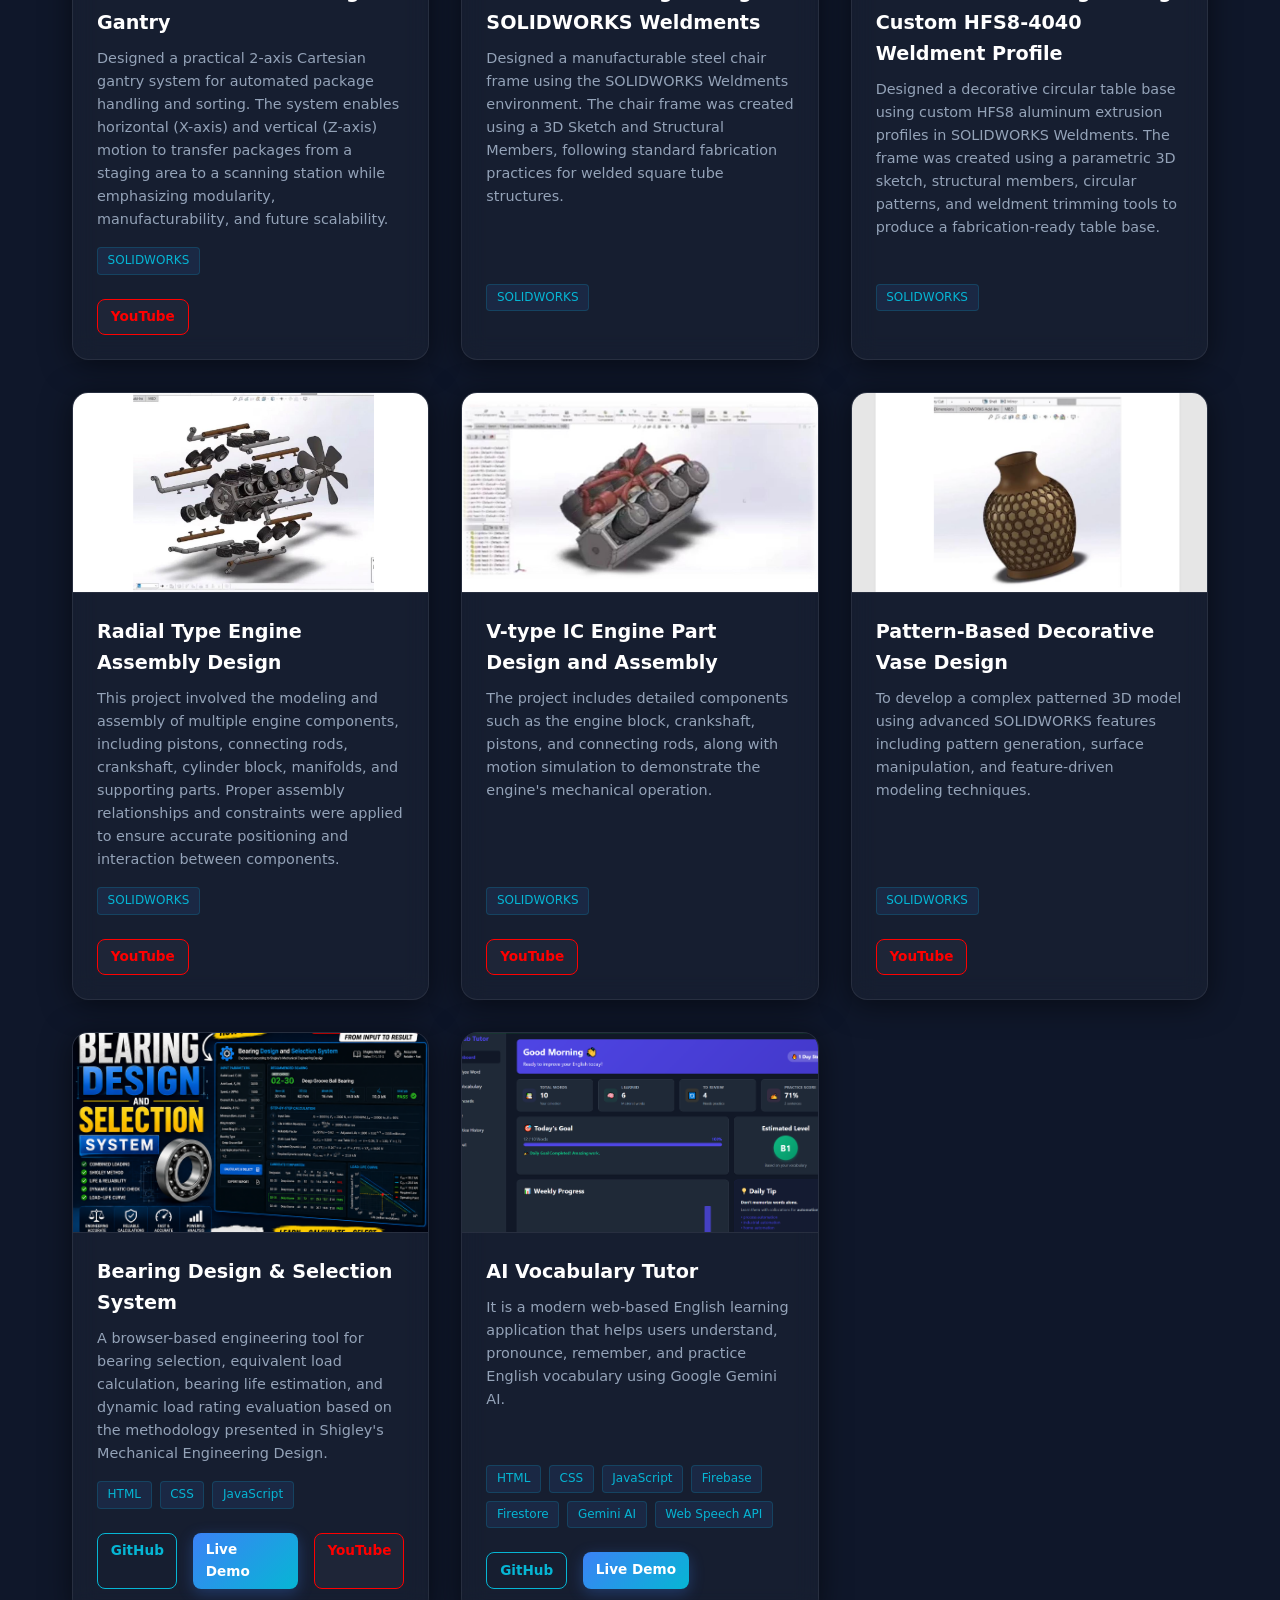
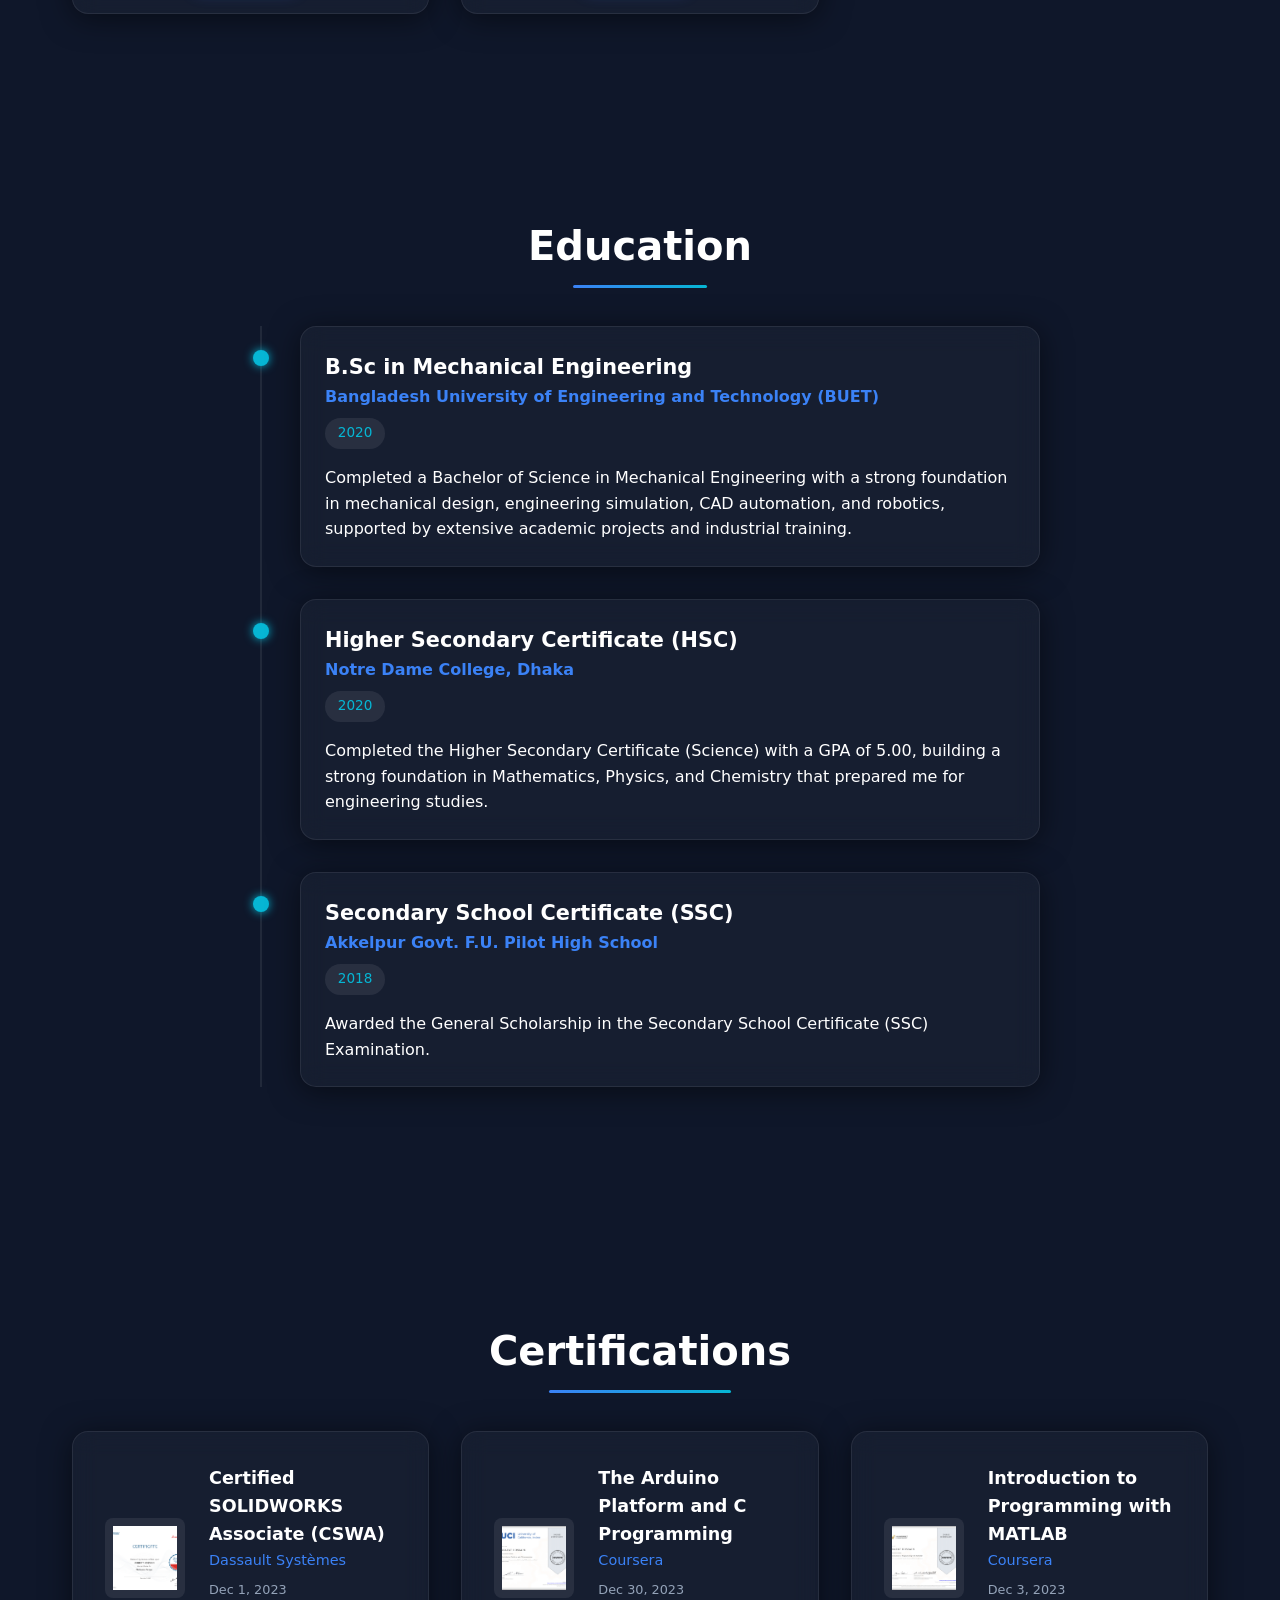
==== commit 29690821: "Update print statement from 'Hello' to 'Goodbye'" ====
--- a/index.html
+++ b/index.html
@@ -84,7 +84,7 @@
                     </div>
                     <div class="stats-grid">
                         <div class="stat-card glass-card scroll-animate counter-box">
-                            <h3 class="counter" data-target="45">0</h3>
+                            <h3 class="counter" data-target="47">0</h3>
                             <p>Projects</p>
                         </div>
                         <div class="stat-card glass-card scroll-animate counter-box">
@@ -96,7 +96,7 @@
                             <p>Industrial Training</p>
                         </div>
                         <div class="stat-card glass-card scroll-animate counter-box">
-                            <h3 class="counter" data-target="19">0</h3>
+                            <h3 class="counter" data-target="20">0</h3>
                             <p>Automation Tools Developed</p>
                         </div>
                     </div>
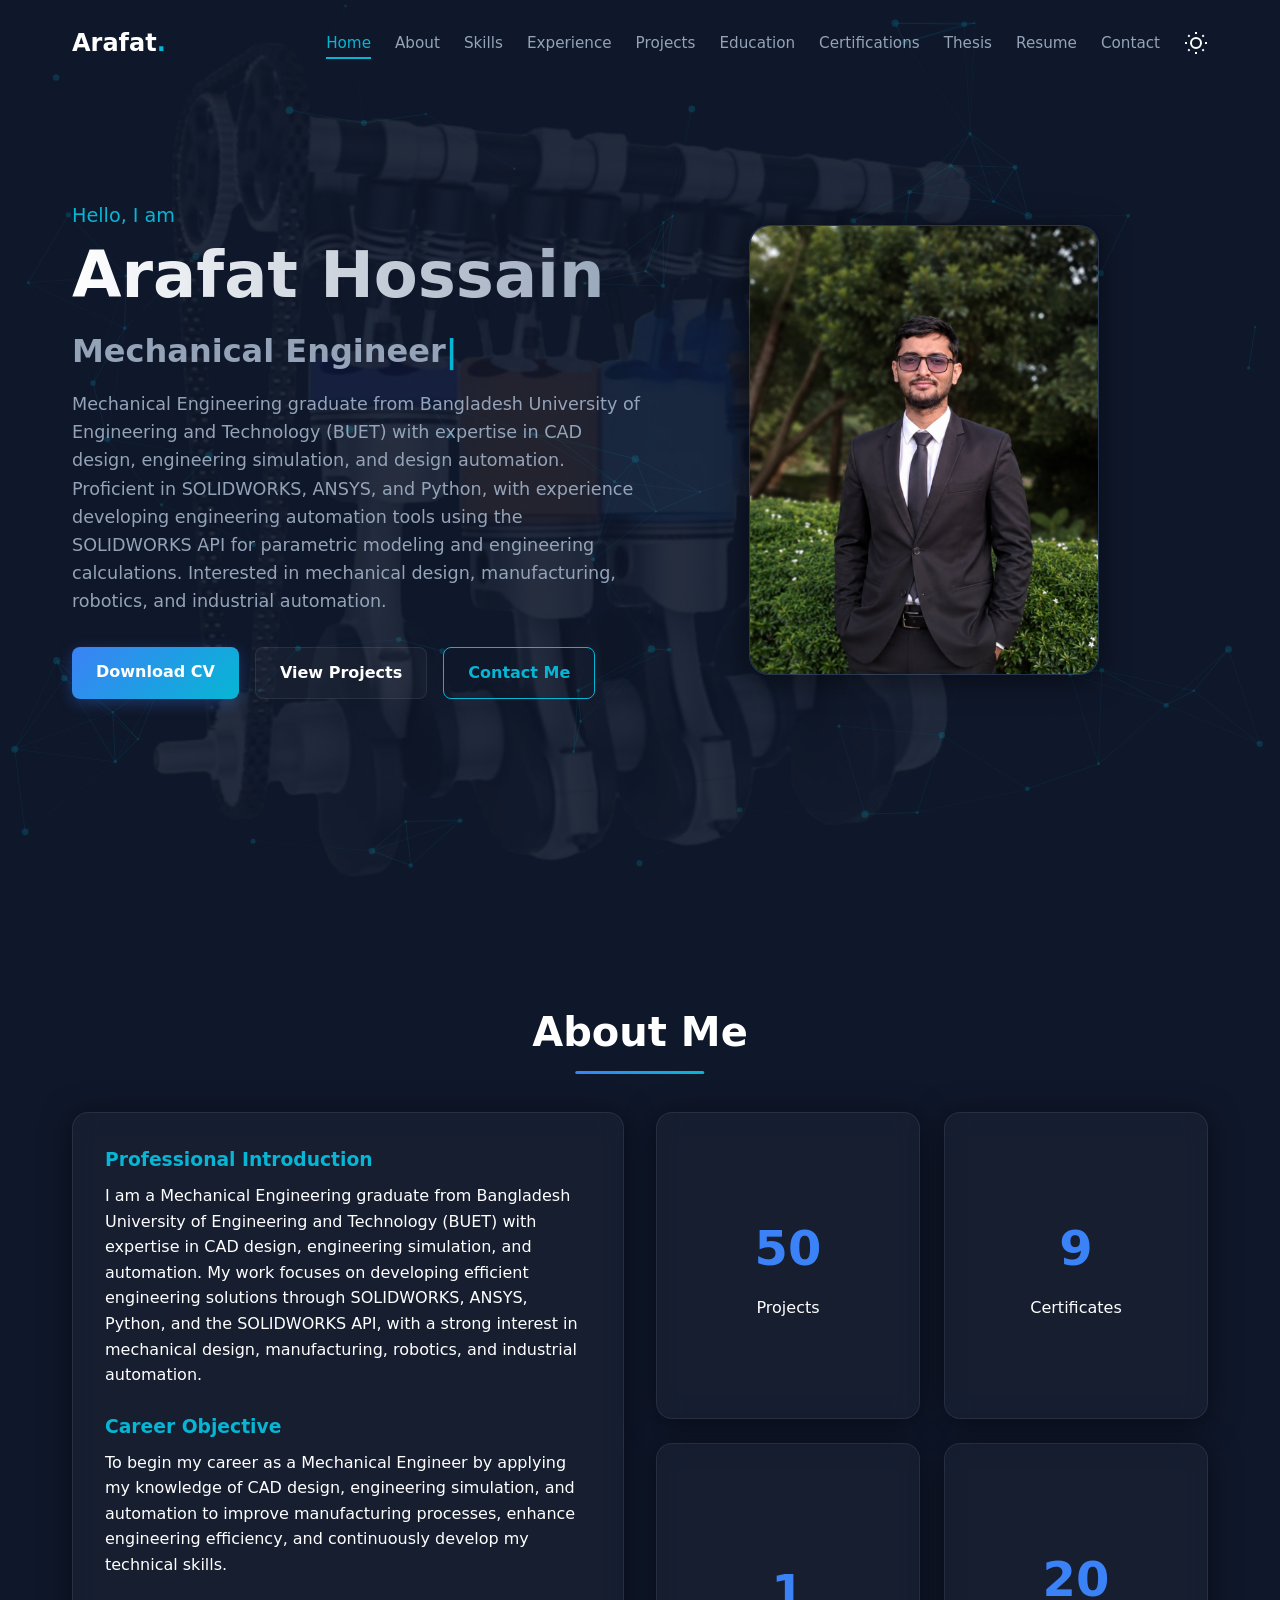
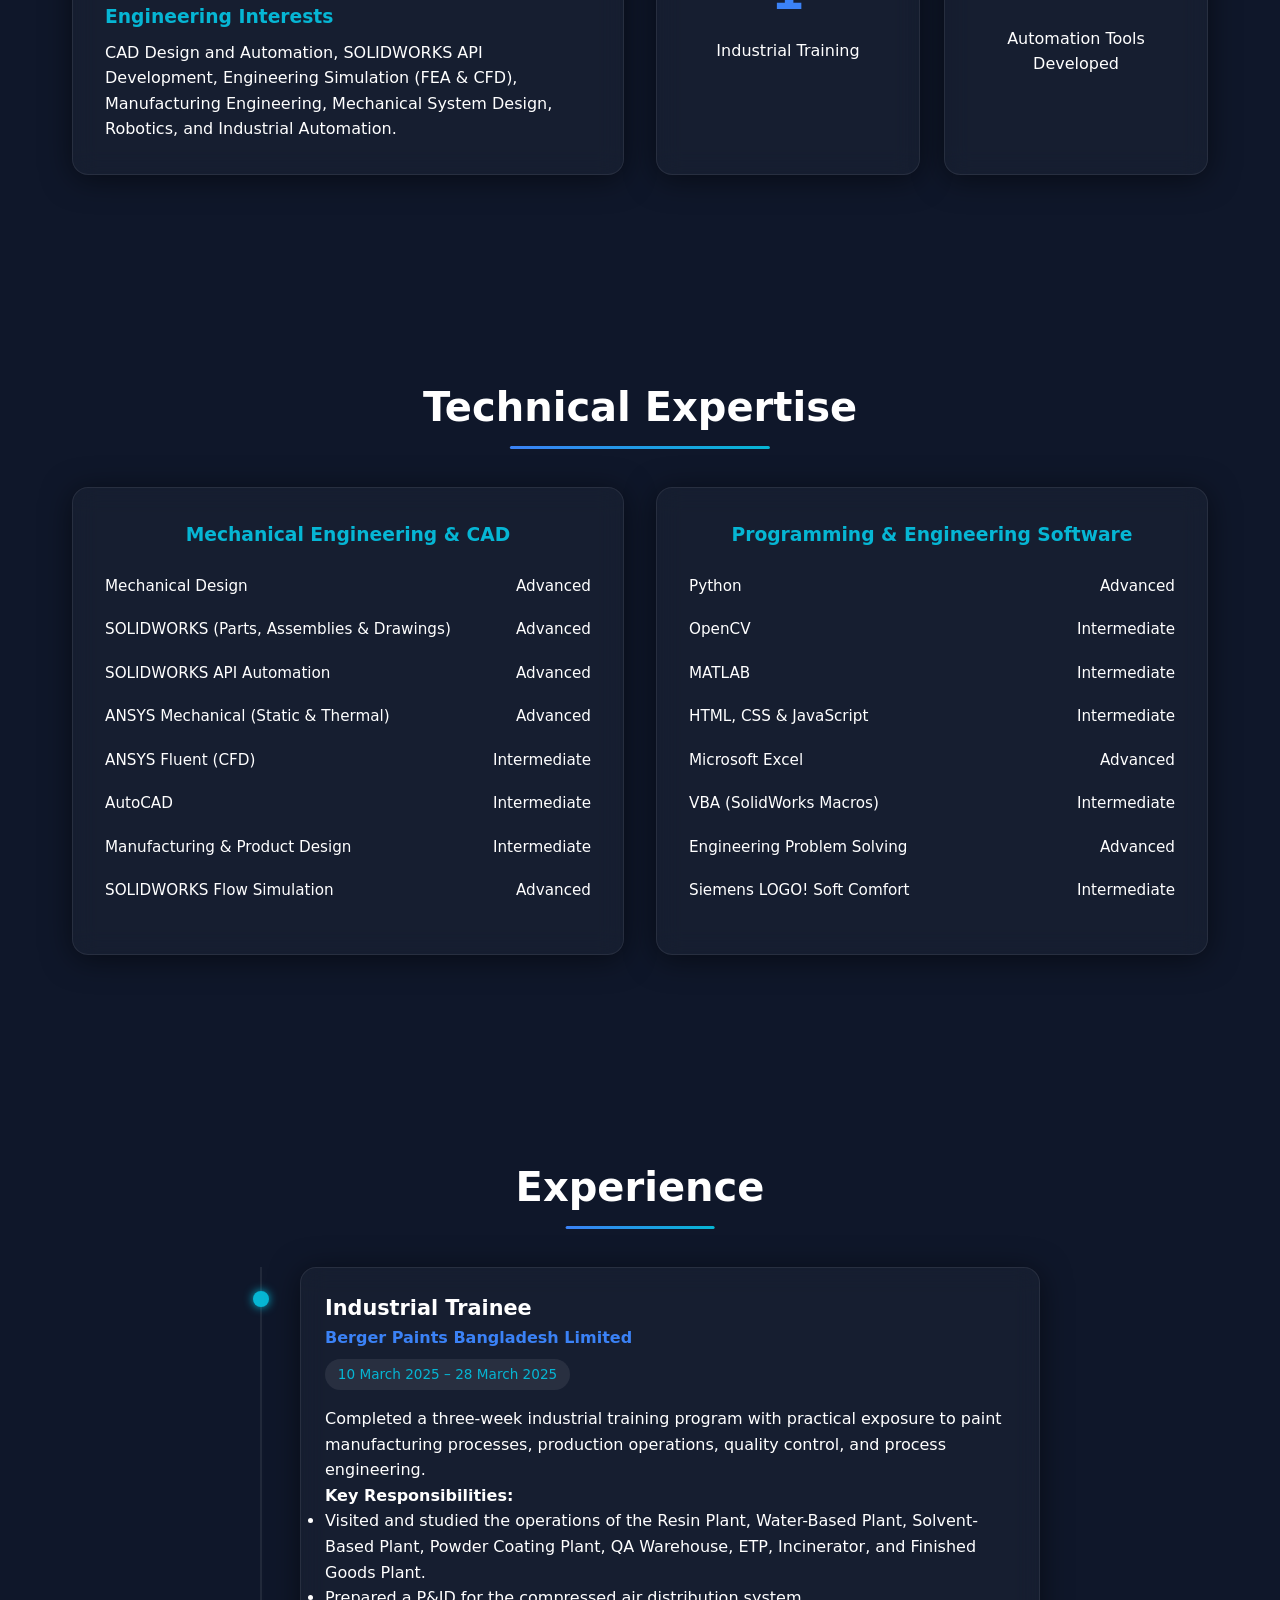
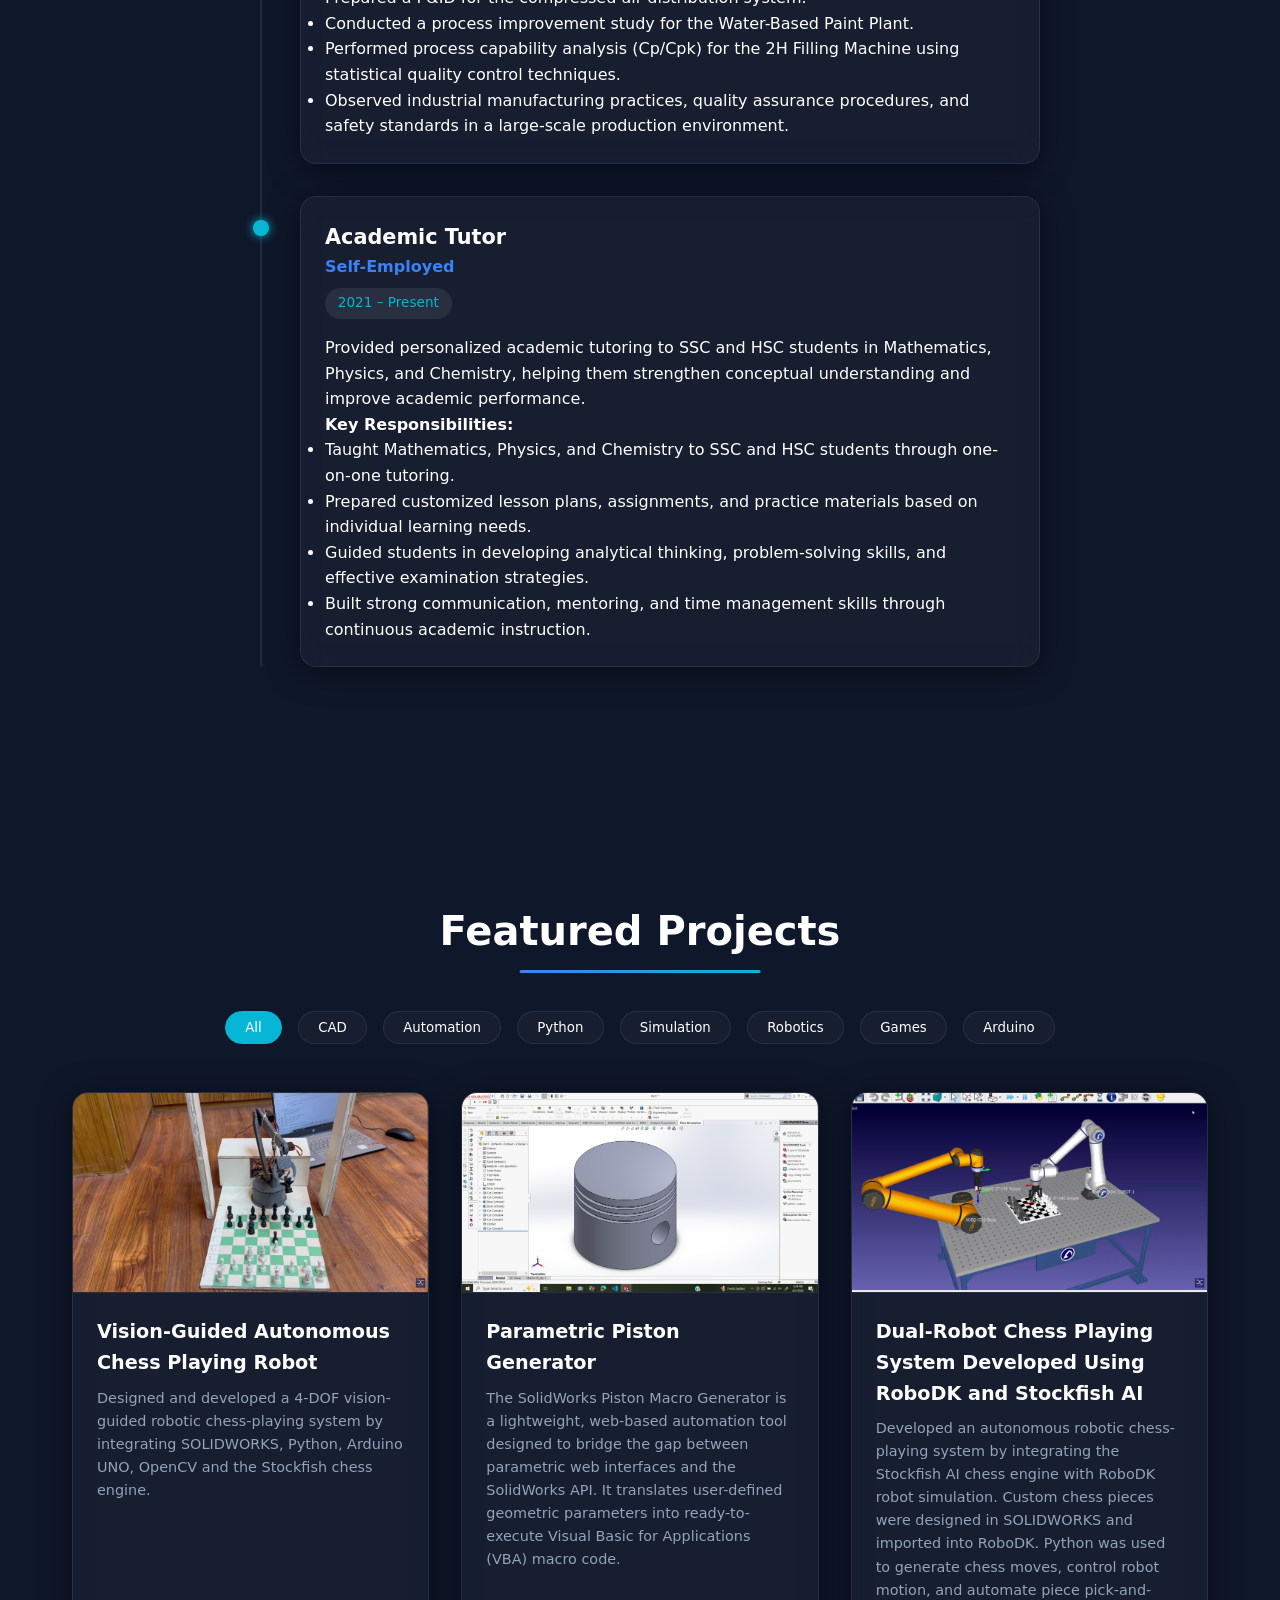
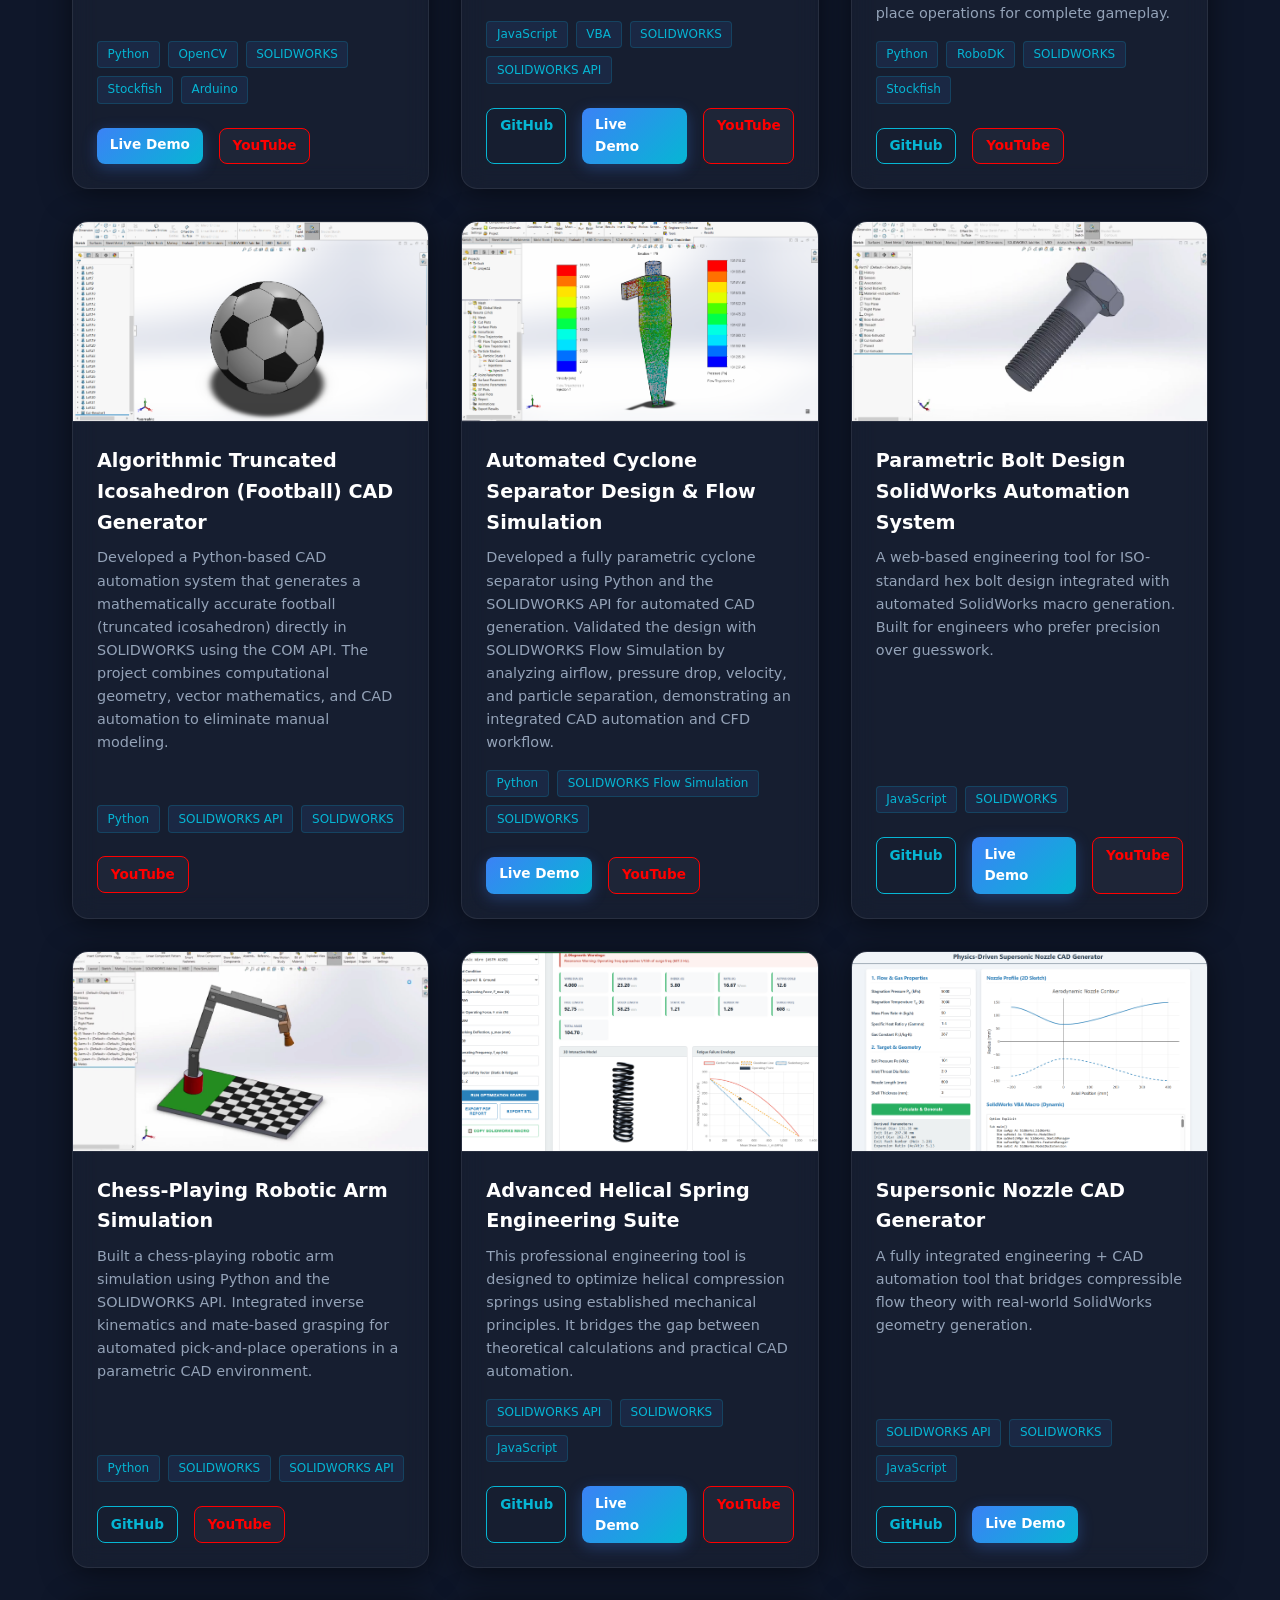
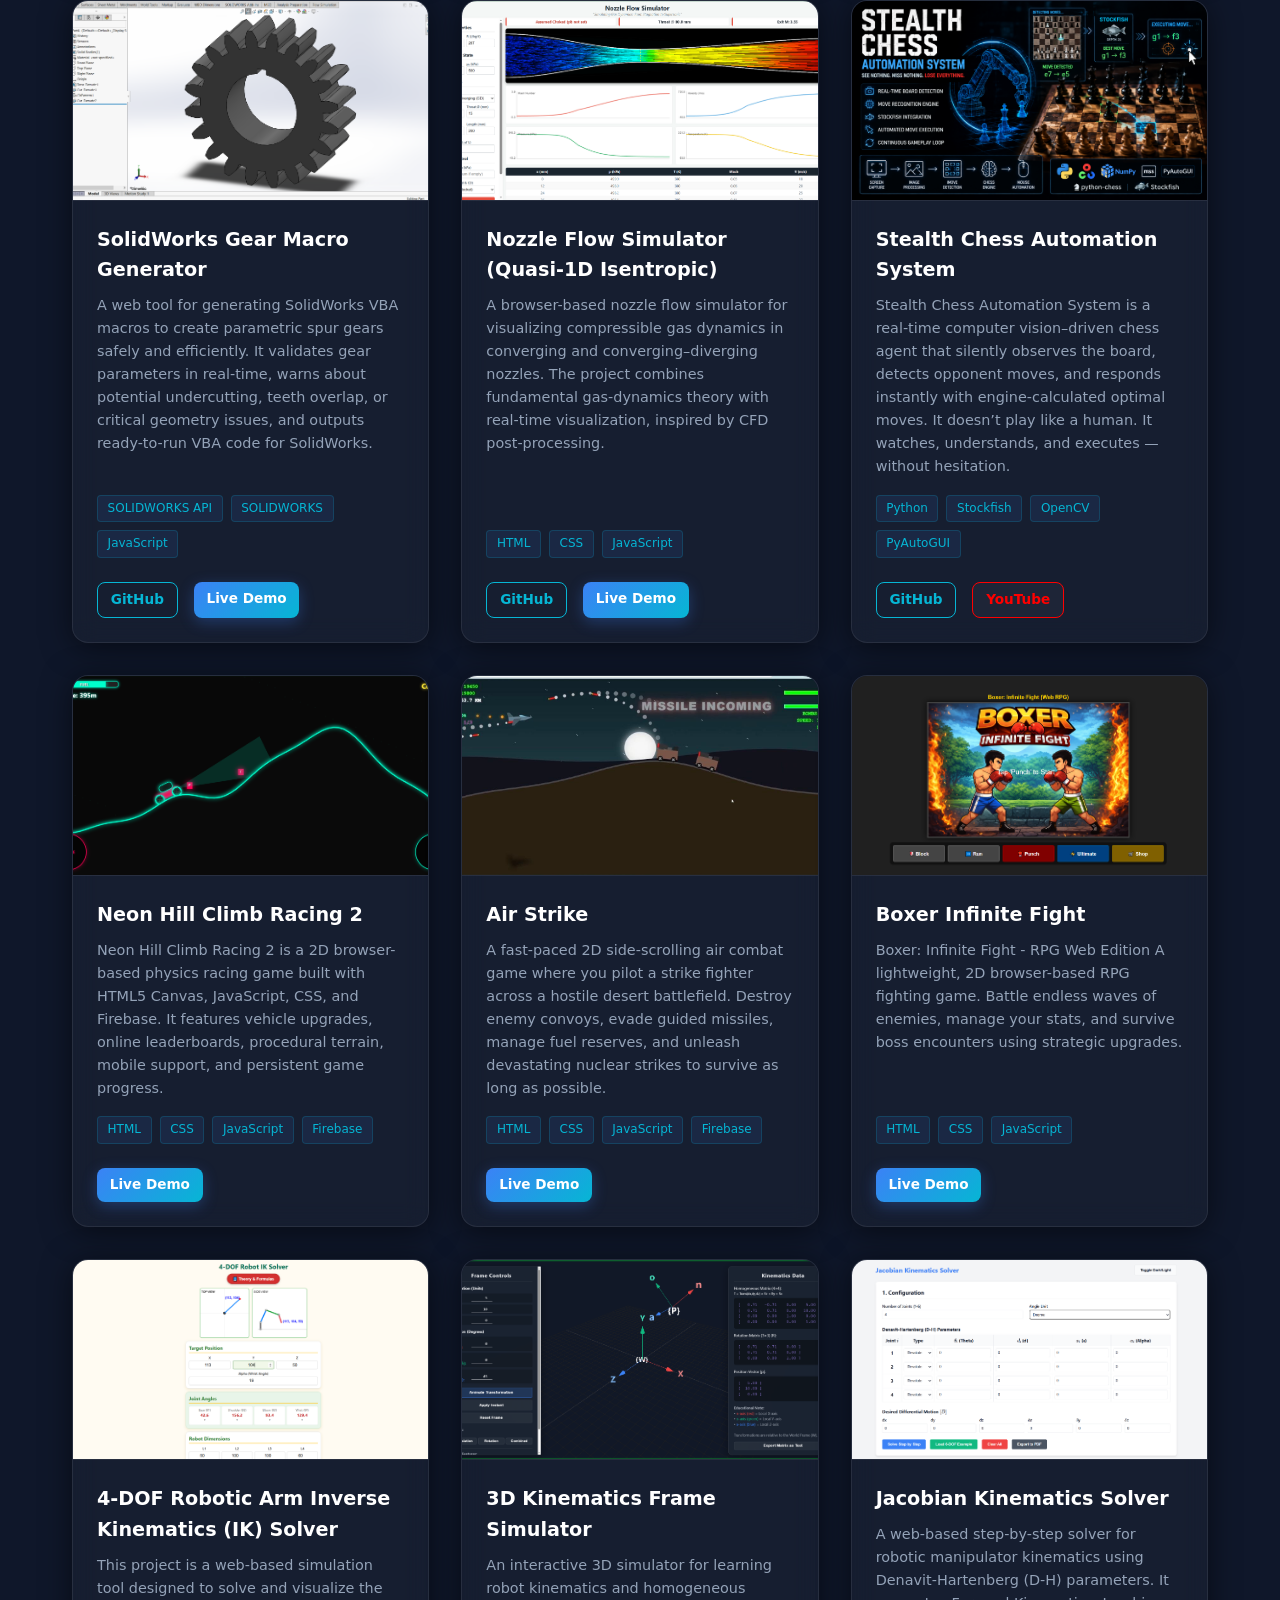
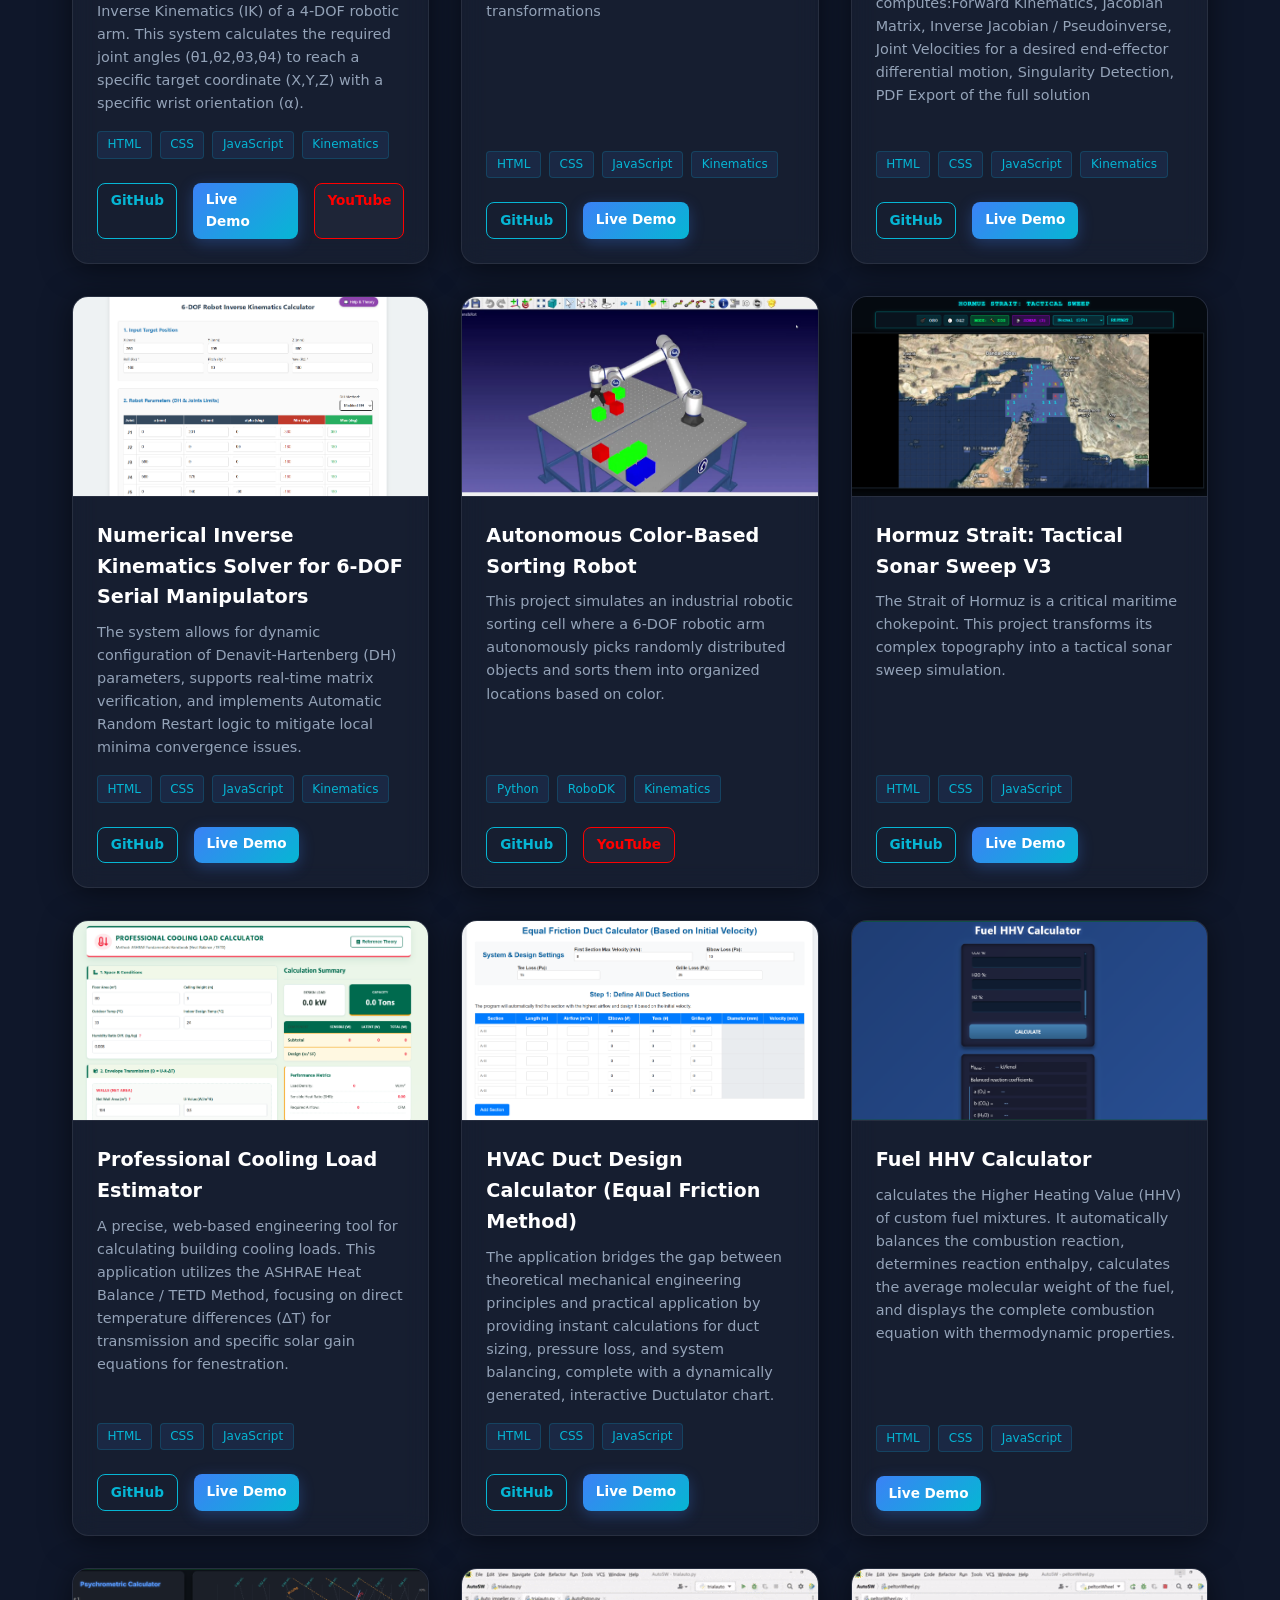
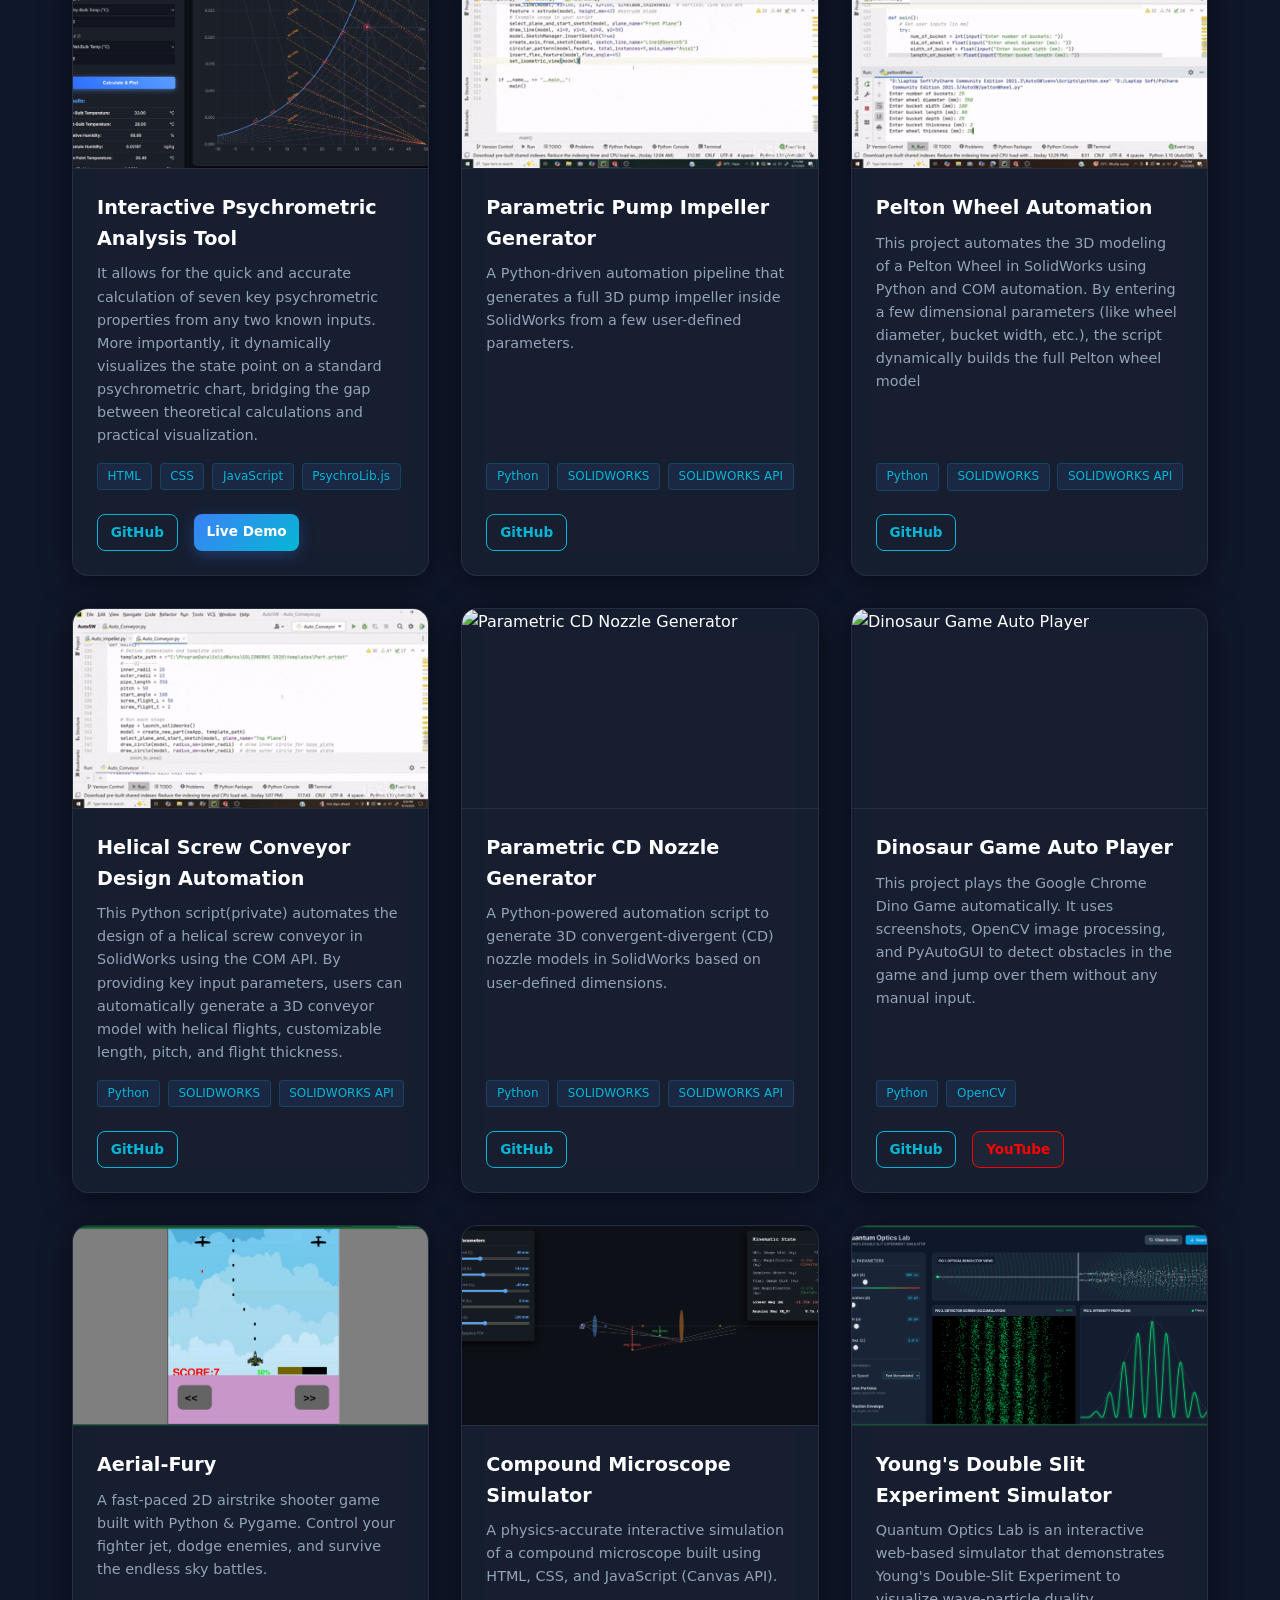
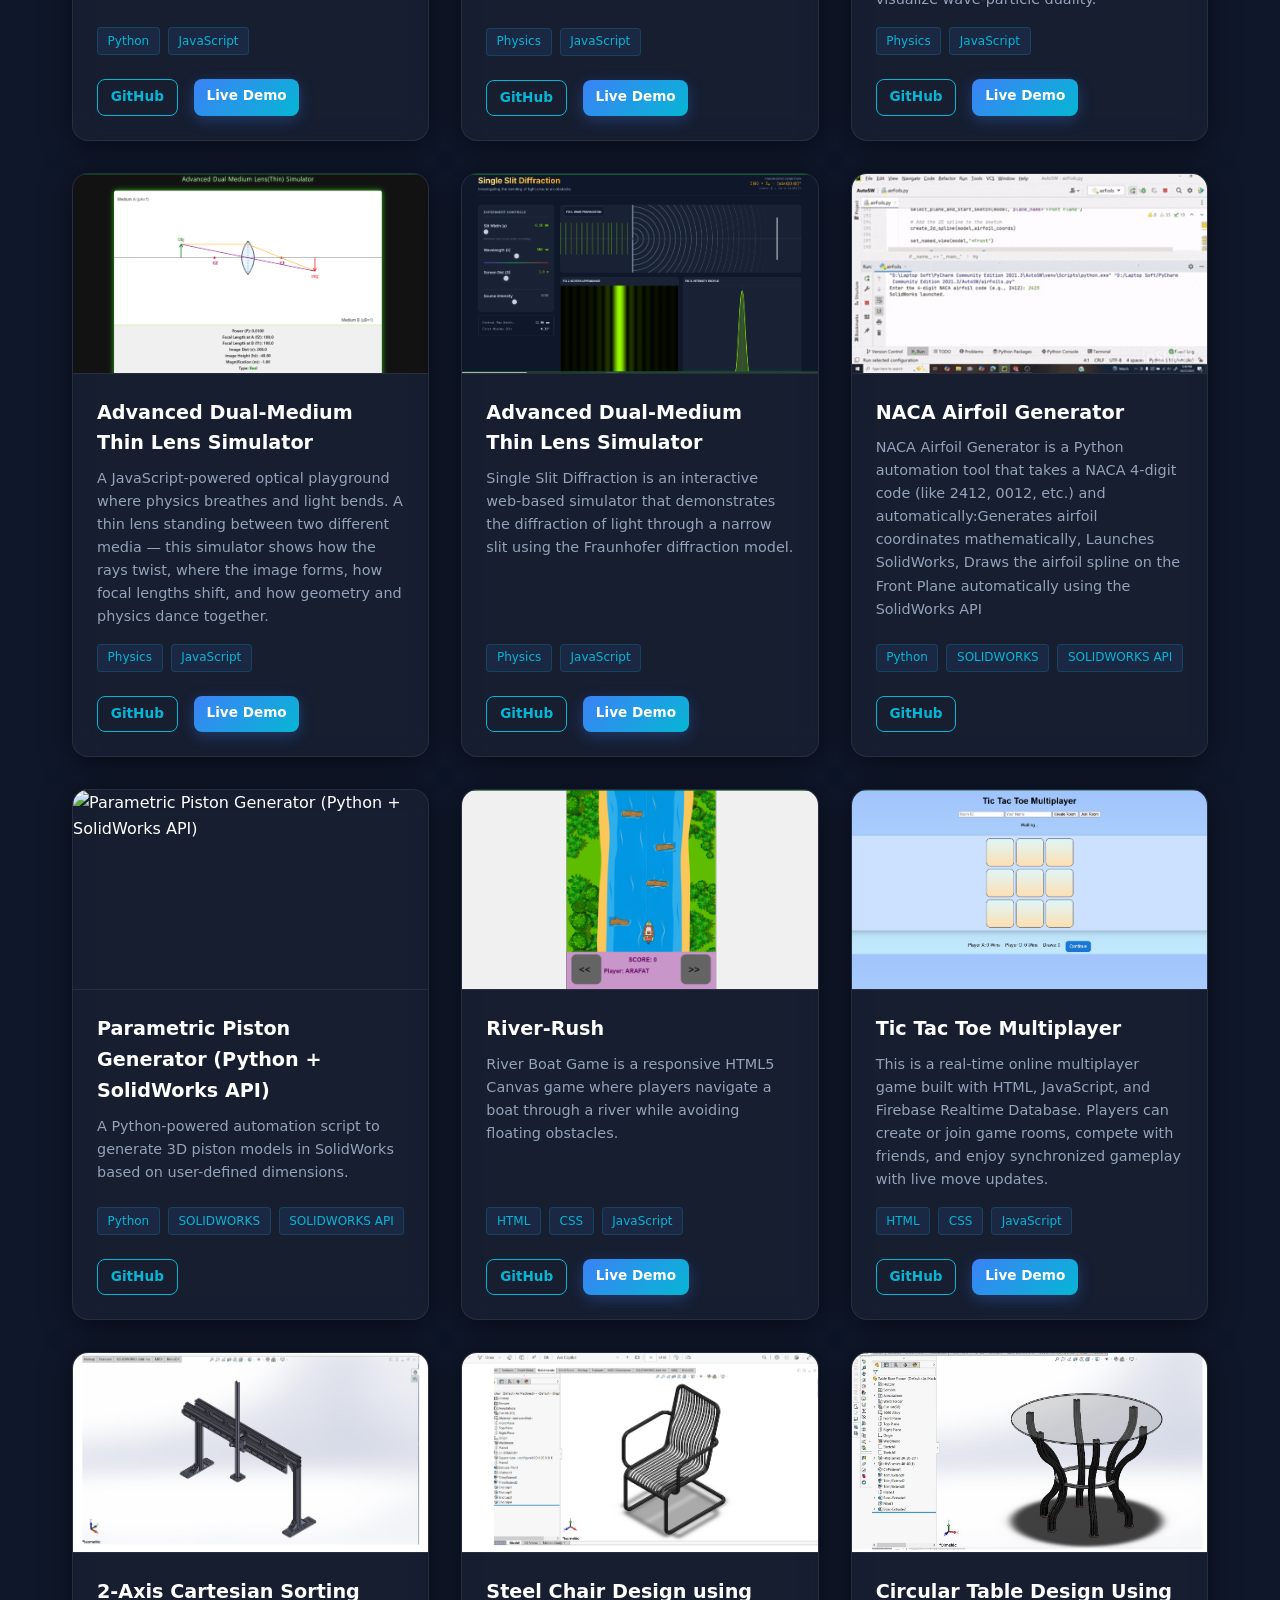
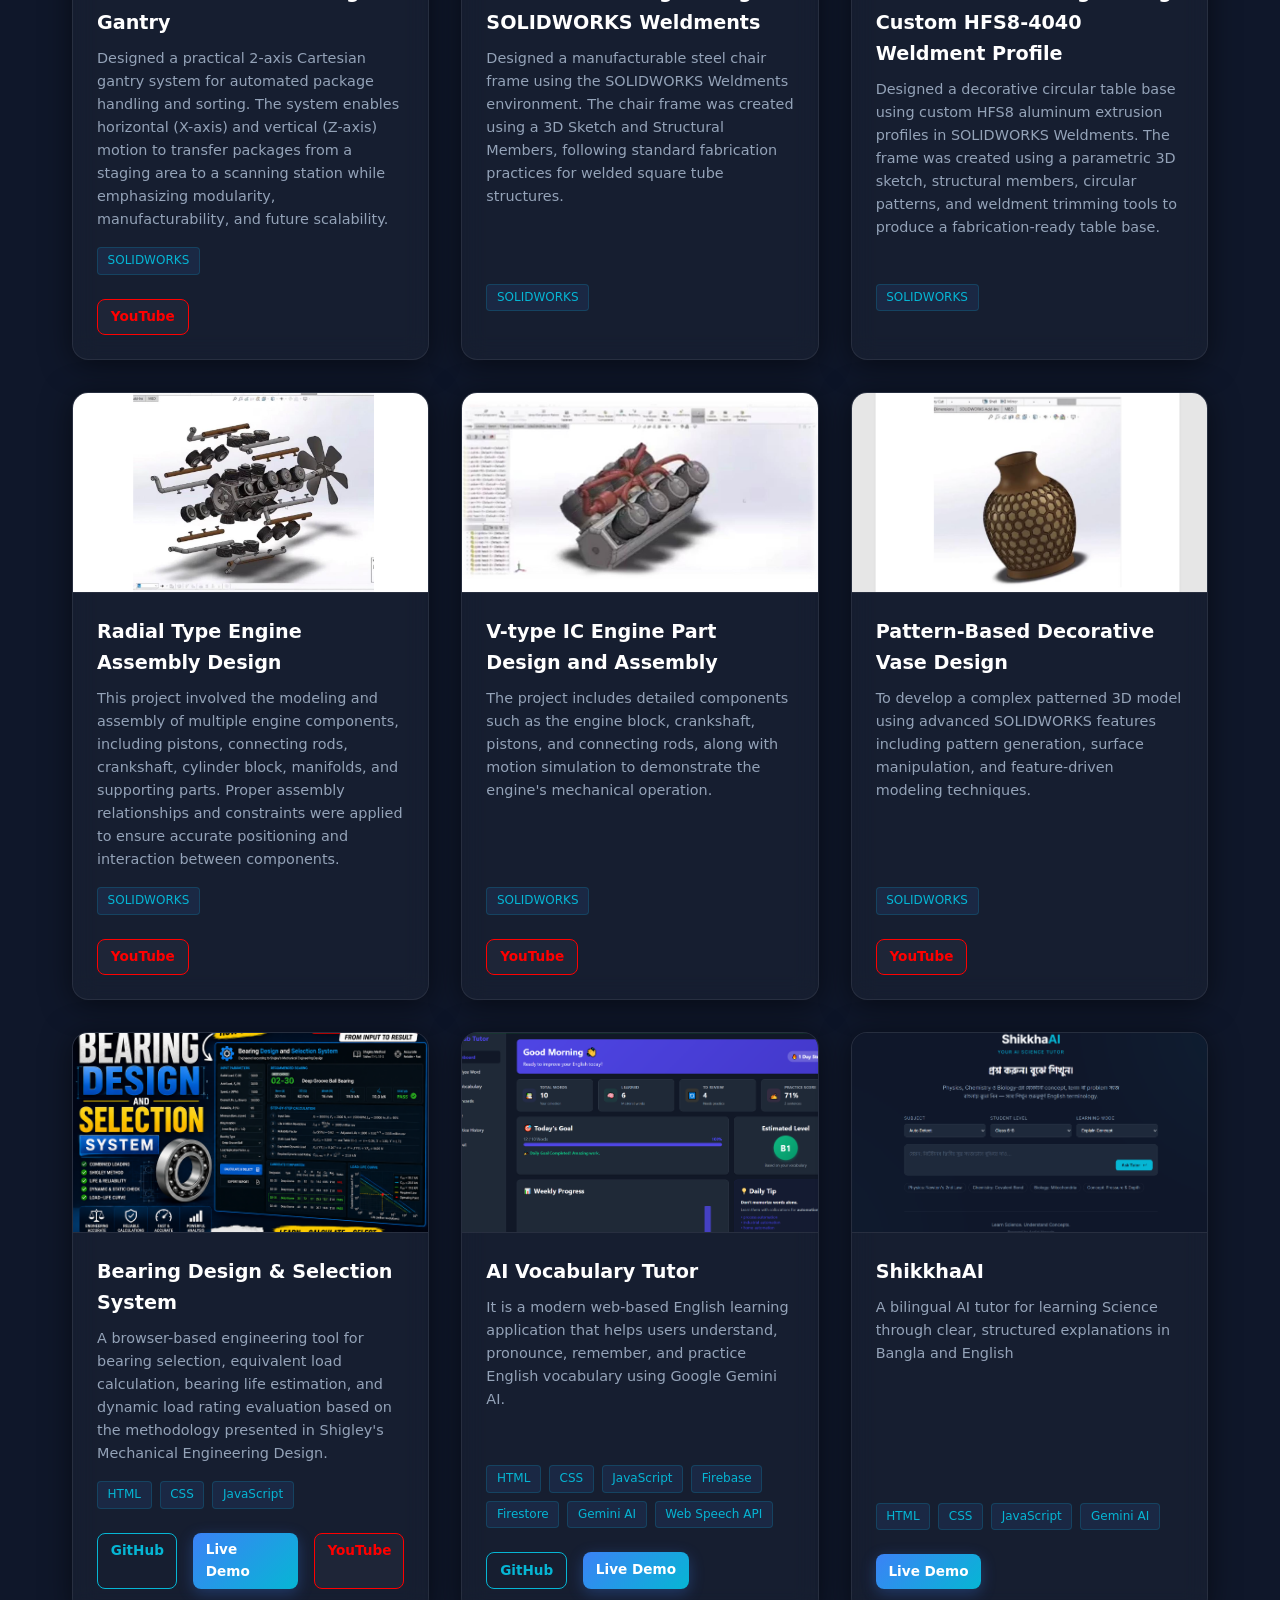
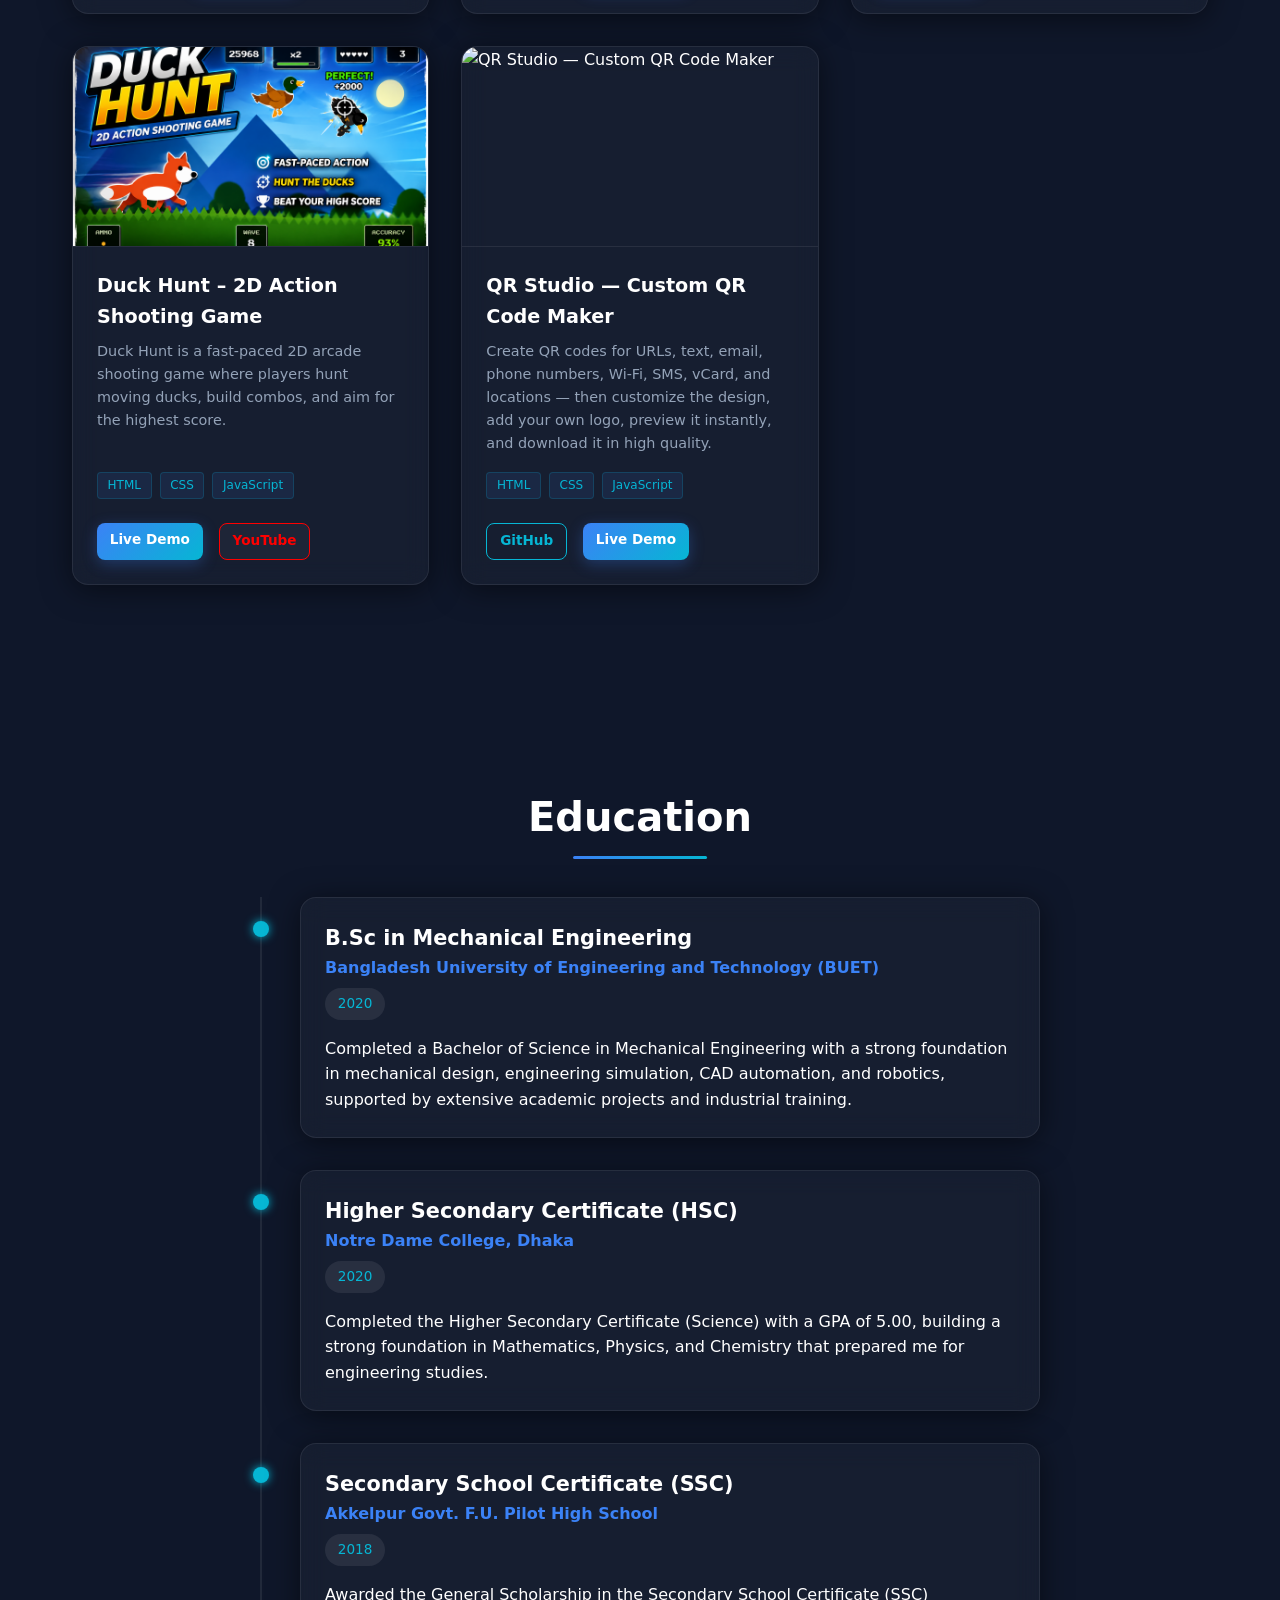
==== commit 16b53257: "Update print statement from 'Hello' to 'Goodbye'" ====
--- a/index.html
+++ b/index.html
@@ -84,7 +84,7 @@
                     </div>
                     <div class="stats-grid">
                         <div class="stat-card glass-card scroll-animate counter-box">
-                            <h3 class="counter" data-target="47">0</h3>
+                            <h3 class="counter" data-target="50">0</h3>
                             <p>Projects</p>
                         </div>
                         <div class="stat-card glass-card scroll-animate counter-box">
